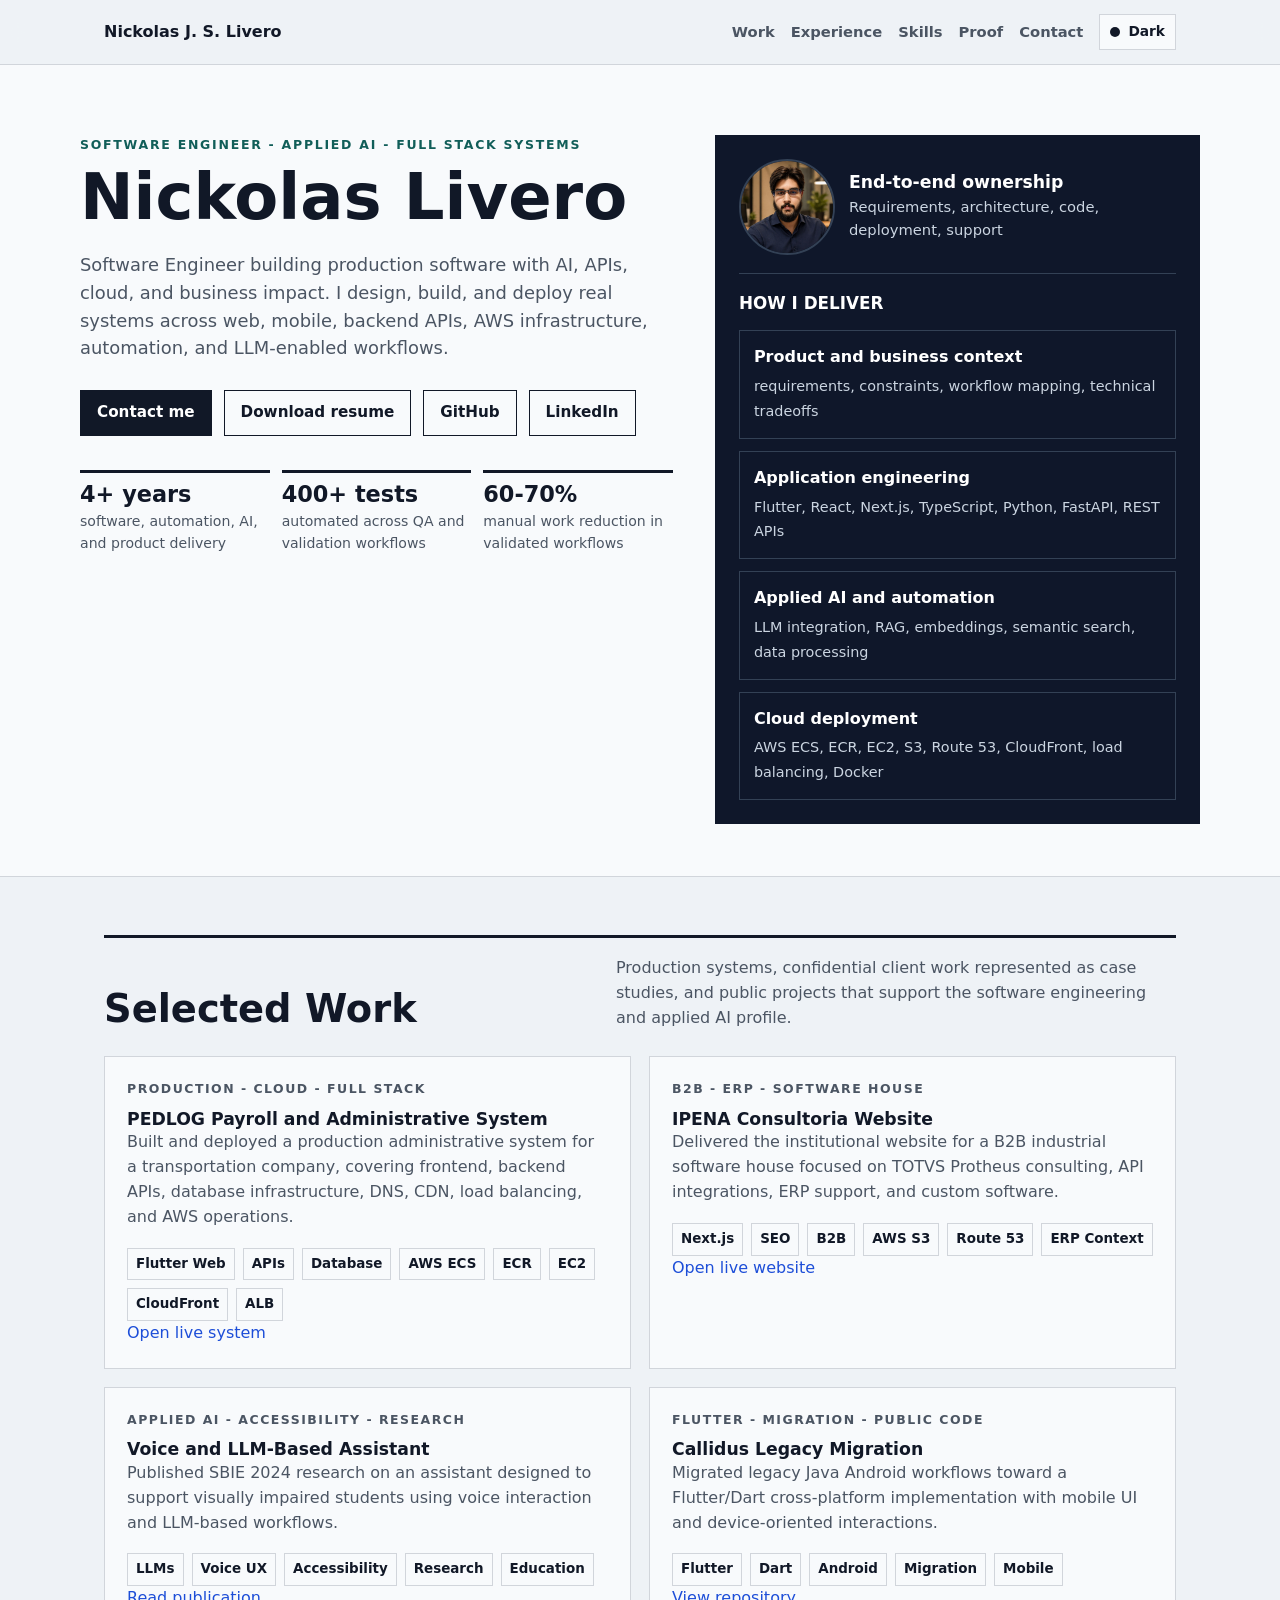
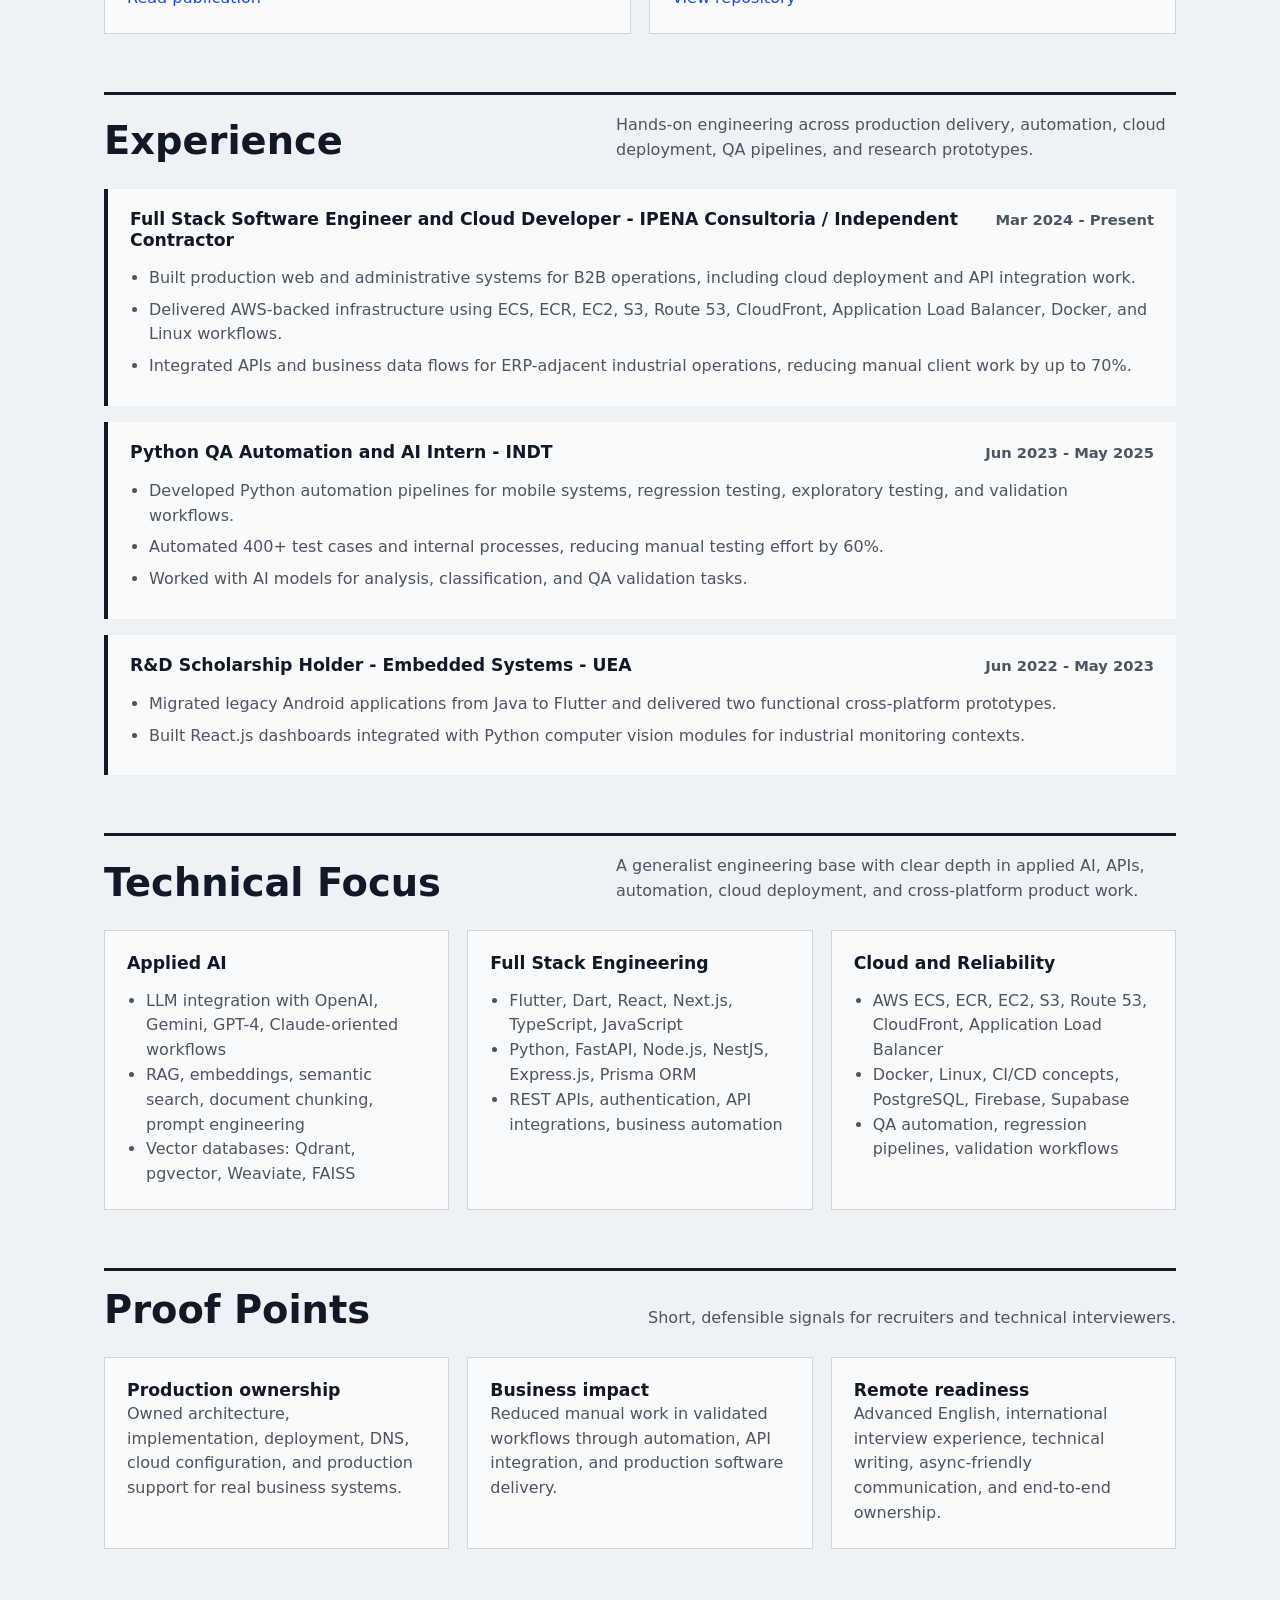
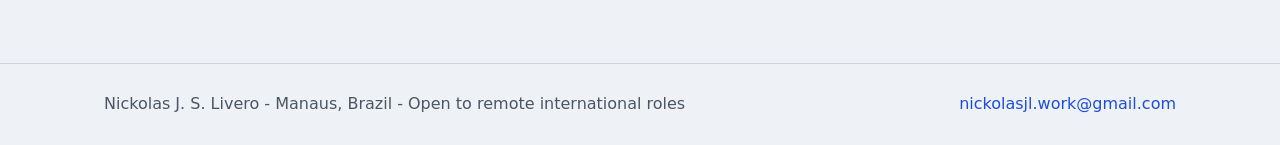
==== index.html @ a763bd35 "Update github.io 29/04/2026" ====
<!doctype html>
<html lang="en">
<head>
  <meta charset="utf-8">
  <meta name="viewport" content="width=device-width, initial-scale=1">
  <title>Nickolas Livero - Software Engineer, Applied AI and Full Stack Systems</title>
  <meta name="description" content="Nickolas Livero is a Software Engineer focused on applied AI, full stack systems, Flutter, Python, TypeScript, APIs, AWS deployments, and business automation.">
  <meta name="keywords" content="Software Engineer, Full Stack Engineer, Applied AI, AI Engineer, Flutter, Python, FastAPI, TypeScript, React, Next.js, AWS, Docker, PostgreSQL, APIs, RAG, LLM Integration">
  <meta name="author" content="Nickolas J. S. Livero">
  <meta name="robots" content="index, follow">
  <link rel="canonical" href="https://nickolaslivero.github.io/">
  <meta property="og:title" content="Nickolas Livero - Software Engineer">
  <meta property="og:description" content="Applied AI, full stack systems, cloud deployments, APIs, automation, and production software delivery.">
  <meta property="og:url" content="https://nickolaslivero.github.io/">
  <meta property="og:type" content="website">
  <meta name="twitter:card" content="summary">
  <meta name="twitter:title" content="Nickolas Livero - Software Engineer">
  <meta name="twitter:description" content="Software Engineer focused on applied AI, full stack systems, AWS, APIs, Flutter, Python, and TypeScript.">
  <script>
    (() => {
      try {
        const stored = localStorage.getItem('nickolas-theme');
        const systemDark = window.matchMedia && window.matchMedia('(prefers-color-scheme: dark)').matches;
        document.documentElement.dataset.theme = stored === 'dark' || stored === 'light'
          ? stored
          : systemDark ? 'dark' : 'light';
      } catch (_) {
        document.documentElement.dataset.theme = 'light';
      }
    })();
  </script>
  <style>
    :root {
      --bg: #eef2f6;
      --panel: #f8fafc;
      --ink: #111827;
      --muted: #4b5563;
      --line: #d1d5db;
      --accent: #0f766e;
      --accent-dark: #115e59;
      --blue: #1d4ed8;
      --code: #0f172a;
      --code-line: #334155;
      --code-muted: #cbd5e1;
      --topbar-bg: rgba(238, 242, 246, 0.92);
      --button-bg: #111827;
      --button-text: #ffffff;
    }

    [data-theme="dark"] {
      --bg: #0f172a;
      --panel: #111827;
      --ink: #f8fafc;
      --muted: #cbd5e1;
      --line: #334155;
      --accent: #5eead4;
      --accent-dark: #99f6e4;
      --blue: #93c5fd;
      --code: #020617;
      --code-line: #334155;
      --code-muted: #cbd5e1;
      --topbar-bg: rgba(15, 23, 42, 0.92);
      --button-bg: #f8fafc;
      --button-text: #111827;
    }

    * {
      box-sizing: border-box;
    }

    html {
      scroll-behavior: smooth;
    }

    body {
      background: var(--bg);
      color: var(--ink);
      font-family: Inter, ui-sans-serif, system-ui, -apple-system, BlinkMacSystemFont, "Segoe UI", Arial, sans-serif;
      line-height: 1.55;
      margin: 0;
      transition: background-color 180ms ease, color 180ms ease;
    }

    a {
      color: var(--blue);
      text-decoration: none;
    }

    a:hover,
    a:focus {
      text-decoration: underline;
    }

    .shell {
      margin: 0 auto;
      max-width: 1120px;
      padding: 0 24px;
    }

    .topbar {
      background: var(--topbar-bg);
      border-bottom: 1px solid var(--line);
      position: sticky;
      top: 0;
      z-index: 20;
      backdrop-filter: blur(14px);
    }

    .topbar-inner {
      align-items: center;
      display: flex;
      gap: 20px;
      justify-content: space-between;
      min-height: 64px;
    }

    .brand {
      color: var(--ink);
      font-weight: 800;
      letter-spacing: 0;
    }

    nav {
      align-items: center;
      display: flex;
      flex-wrap: wrap;
      gap: 16px;
      justify-content: flex-end;
    }

    nav a {
      color: var(--muted);
      font-size: 0.92rem;
      font-weight: 700;
    }

    .theme-toggle {
      align-items: center;
      background: var(--panel);
      border: 1px solid var(--line);
      color: var(--ink);
      cursor: pointer;
      display: inline-flex;
      font: inherit;
      font-size: 0.86rem;
      font-weight: 800;
      gap: 8px;
      min-height: 34px;
      padding: 6px 10px;
    }

    .theme-toggle:focus-visible {
      outline: 3px solid var(--blue);
      outline-offset: 2px;
    }

    .theme-toggle-mark {
      background: var(--ink);
      border-radius: 999px;
      display: inline-block;
      height: 10px;
      width: 10px;
    }

    main {
      padding-bottom: 56px;
    }

    .hero {
      background: var(--panel);
      border-bottom: 1px solid var(--line);
    }

    .hero-grid {
      display: grid;
      gap: 42px;
      grid-template-columns: minmax(0, 1.1fr) minmax(320px, 0.9fr);
      padding: 70px 0 52px;
    }

    .eyebrow {
      color: var(--accent-dark);
      font-size: 0.78rem;
      font-weight: 800;
      letter-spacing: 0.14em;
      margin: 0 0 12px;
      text-transform: uppercase;
    }

    h1,
    h2,
    h3,
    p {
      margin: 0;
    }

    h1 {
      font-size: clamp(2.35rem, 5vw, 4.8rem);
      line-height: 0.98;
      max-width: 820px;
    }

    h2 {
      font-size: clamp(1.7rem, 3vw, 2.4rem);
      line-height: 1.1;
    }

    h3 {
      font-size: 1.08rem;
      line-height: 1.25;
    }

    .lead {
      color: var(--muted);
      font-size: 1.12rem;
      margin-top: 22px;
      max-width: 760px;
    }

    .actions {
      display: flex;
      flex-wrap: wrap;
      gap: 12px;
      margin-top: 28px;
    }

    .button {
      align-items: center;
      border: 1px solid var(--ink);
      color: var(--ink);
      display: inline-flex;
      font-size: 0.95rem;
      font-weight: 800;
      justify-content: center;
      min-height: 44px;
      padding: 10px 16px;
    }

    .button.primary {
      background: var(--button-bg);
      color: var(--button-text);
    }

    .button:hover,
    .button:focus {
      text-decoration: none;
    }

    .metrics {
      display: grid;
      gap: 12px;
      grid-template-columns: repeat(3, 1fr);
      margin-top: 34px;
    }

    .metric {
      border-top: 3px solid var(--ink);
      padding-top: 10px;
    }

    .metric strong {
      display: block;
      font-size: 1.4rem;
      line-height: 1;
    }

    .metric span {
      color: var(--muted);
      display: block;
      font-size: 0.88rem;
      margin-top: 6px;
    }

    .system-map {
      background: var(--code);
      color: #e5e7eb;
      min-height: 100%;
      padding: 24px;
    }

    .profile-visual {
      align-items: center;
      border-bottom: 1px solid var(--code-line);
      display: flex;
      gap: 14px;
      margin-bottom: 20px;
      padding-bottom: 18px;
    }

    .profile-visual img {
      border: 2px solid var(--code-line);
      border-radius: 999px;
      height: 96px;
      object-fit: cover;
      object-position: center 34%;
      width: 96px;
    }

    .profile-visual strong {
      color: #ffffff;
      display: block;
      font-size: 1.08rem;
      line-height: 1.2;
    }

    .profile-visual span {
      color: var(--code-muted);
      display: block;
      font-size: 0.92rem;
      margin-top: 3px;
    }

    .system-map h2 {
      color: #ffffff;
      font-size: 1.05rem;
      margin-bottom: 18px;
      text-transform: uppercase;
    }

    .flow {
      display: grid;
      gap: 12px;
    }

    .node {
      border: 1px solid var(--code-line);
      padding: 14px;
    }

    .node strong {
      color: #ffffff;
      display: block;
      margin-bottom: 4px;
    }

    .node span {
      color: var(--code-muted);
      font-size: 0.9rem;
    }

    .section {
      padding: 58px 0 0;
    }

    .section-head {
      align-items: end;
      border-top: 3px solid var(--ink);
      display: flex;
      gap: 20px;
      justify-content: space-between;
      padding-top: 18px;
    }

    .section-head p {
      color: var(--muted);
      max-width: 560px;
    }

    .grid {
      display: grid;
      gap: 18px;
      margin-top: 26px;
    }

    .grid.two {
      grid-template-columns: repeat(2, minmax(0, 1fr));
    }

    .grid.three {
      grid-template-columns: repeat(3, minmax(0, 1fr));
    }

    .card {
      background: var(--panel);
      border: 1px solid var(--line);
      padding: 22px;
    }

    .card p,
    .card li {
      color: var(--muted);
    }

    .card ul {
      margin: 14px 0 0;
      padding-left: 19px;
    }

    .tagline {
      color: var(--accent-dark);
      font-size: 0.78rem;
      font-weight: 800;
      letter-spacing: 0.12em;
      margin-bottom: 10px;
      text-transform: uppercase;
    }

    .stack {
      display: flex;
      flex-wrap: wrap;
      gap: 8px;
      margin-top: 18px;
    }

    .stack span {
      border: 1px solid var(--line);
      color: var(--ink);
      font-size: 0.84rem;
      font-weight: 700;
      padding: 5px 8px;
    }

    .timeline {
      display: grid;
      gap: 16px;
      margin-top: 26px;
    }

    .role {
      background: var(--panel);
      border-left: 4px solid var(--ink);
      padding: 20px 22px;
    }

    .role-header {
      align-items: baseline;
      display: flex;
      gap: 16px;
      justify-content: space-between;
    }

    .role time {
      color: var(--muted);
      flex: 0 0 auto;
      font-size: 0.92rem;
      font-weight: 700;
    }

    .role ul {
      margin: 14px 0 0;
      padding-left: 19px;
    }

    .role li {
      color: var(--muted);
      margin: 7px 0;
    }

    footer {
      border-top: 1px solid var(--line);
      color: var(--muted);
      margin-top: 58px;
      padding: 28px 0;
    }

    footer .shell {
      align-items: center;
      display: flex;
      gap: 18px;
      justify-content: space-between;
    }

    @media (max-width: 860px) {
      .topbar-inner,
      .section-head,
      footer .shell {
        align-items: flex-start;
        flex-direction: column;
      }

      nav {
        justify-content: flex-start;
      }

      .hero-grid,
      .grid.two,
      .grid.three {
        grid-template-columns: 1fr;
      }

      .metrics {
        grid-template-columns: 1fr;
      }

      .role-header {
        display: block;
      }

      .role time {
        display: block;
        margin-top: 4px;
      }
    }
  </style>
  <script type="application/ld+json">
    {
      "@context": "https://schema.org",
      "@type": "Person",
      "name": "Nickolas J. S. Livero",
      "jobTitle": "Software Engineer",
      "email": "mailto:nickolasjl.work@gmail.com",
      "url": "https://nickolaslivero.github.io/",
      "sameAs": [
        "https://github.com/nickolaslivero",
        "https://www.linkedin.com/in/nickolaslivero/"
      ],
      "knowsAbout": [
        "Software Engineering",
        "Applied AI",
        "Full Stack Development",
        "Flutter",
        "Python",
        "FastAPI",
        "TypeScript",
        "React",
        "Next.js",
        "AWS",
        "Docker",
        "PostgreSQL",
        "REST APIs",
        "RAG",
        "LLM Integration"
      ]
    }
  </script>
</head>
<body>
  <header class="topbar">
    <div class="shell topbar-inner">
      <a class="brand" href="#top">Nickolas J. S. Livero</a>
      <nav aria-label="Primary navigation">
        <a href="#work">Work</a>
        <a href="#experience">Experience</a>
        <a href="#skills">Skills</a>
        <a href="#proof">Proof</a>
        <a href="mailto:nickolasjl.work@gmail.com">Contact</a>
        <button class="theme-toggle" type="button" aria-label="Switch to dark mode" aria-pressed="false" data-theme-toggle>
          <span class="theme-toggle-mark" aria-hidden="true"></span>
          <span data-theme-label>Dark</span>
        </button>
      </nav>
    </div>
  </header>

  <main id="top">
    <section class="hero">
      <div class="shell hero-grid">
        <div>
          <p class="eyebrow">Software Engineer - Applied AI - Full Stack Systems</p>
          <h1>Nickolas Livero</h1>
          <p class="lead">
            Software Engineer building production software with AI, APIs, cloud, and business impact. I design, build, and deploy real systems across web, mobile, backend APIs, AWS infrastructure, automation, and LLM-enabled workflows.
          </p>
          <div class="actions">
            <a class="button primary" href="mailto:nickolasjl.work@gmail.com">Contact me</a>
            <a class="button" href="resume.pdf">Download resume</a>
            <a class="button" href="https://github.com/nickolaslivero" target="_blank" rel="noreferrer">GitHub</a>
            <a class="button" href="https://www.linkedin.com/in/nickolaslivero/" target="_blank" rel="noreferrer">LinkedIn</a>
          </div>
          <div class="metrics" aria-label="Career metrics">
            <div class="metric">
              <strong>4+ years</strong>
              <span>software, automation, AI, and product delivery</span>
            </div>
            <div class="metric">
              <strong>400+ tests</strong>
              <span>automated across QA and validation workflows</span>
            </div>
            <div class="metric">
              <strong>60-70%</strong>
              <span>manual work reduction in validated workflows</span>
            </div>
          </div>
        </div>

        <aside class="system-map" aria-label="System delivery map">
          <div class="profile-visual">
            <img src="assets/nickolas-livero-linkedin.jpeg" alt="Nickolas Livero profile photo" width="96" height="96">
            <p>
              <strong>End-to-end ownership</strong>
              <span>Requirements, architecture, code, deployment, support</span>
            </p>
          </div>
          <h2>How I Deliver</h2>
          <div class="flow">
            <div class="node">
              <strong>Product and business context</strong>
              <span>requirements, constraints, workflow mapping, technical tradeoffs</span>
            </div>
            <div class="node">
              <strong>Application engineering</strong>
              <span>Flutter, React, Next.js, TypeScript, Python, FastAPI, REST APIs</span>
            </div>
            <div class="node">
              <strong>Applied AI and automation</strong>
              <span>LLM integration, RAG, embeddings, semantic search, data processing</span>
            </div>
            <div class="node">
              <strong>Cloud deployment</strong>
              <span>AWS ECS, ECR, EC2, S3, Route 53, CloudFront, load balancing, Docker</span>
            </div>
          </div>
        </aside>
      </div>
    </section>

    <section id="work" class="section">
      <div class="shell">
        <div class="section-head">
          <h2>Selected Work</h2>
          <p>Production systems, confidential client work represented as case studies, and public projects that support the software engineering and applied AI profile.</p>
        </div>
        <div class="grid two">
          <article class="card">
            <p class="tagline">Production - Cloud - Full Stack</p>
            <h3>PEDLOG Payroll and Administrative System</h3>
            <p>Built and deployed a production administrative system for a transportation company, covering frontend, backend APIs, database infrastructure, DNS, CDN, load balancing, and AWS operations.</p>
            <div class="stack">
              <span>Flutter Web</span><span>APIs</span><span>Database</span><span>AWS ECS</span><span>ECR</span><span>EC2</span><span>CloudFront</span><span>ALB</span>
            </div>
            <p><a href="https://administracaopedlog.ipenaconsultoria.com.br/" target="_blank" rel="noreferrer">Open live system</a></p>
          </article>

          <article class="card">
            <p class="tagline">B2B - ERP - Software House</p>
            <h3>IPENA Consultoria Website</h3>
            <p>Delivered the institutional website for a B2B industrial software house focused on TOTVS Protheus consulting, API integrations, ERP support, and custom software.</p>
            <div class="stack">
              <span>Next.js</span><span>SEO</span><span>B2B</span><span>AWS S3</span><span>Route 53</span><span>ERP Context</span>
            </div>
            <p><a href="https://ipenaconsultoria.com.br/" target="_blank" rel="noreferrer">Open live website</a></p>
          </article>

          <article class="card">
            <p class="tagline">Applied AI - Accessibility - Research</p>
            <h3>Voice and LLM-Based Assistant</h3>
            <p>Published SBIE 2024 research on an assistant designed to support visually impaired students using voice interaction and LLM-based workflows.</p>
            <div class="stack">
              <span>LLMs</span><span>Voice UX</span><span>Accessibility</span><span>Research</span><span>Education</span>
            </div>
            <p><a href="https://sol.sbc.org.br/index.php/sbie/article/view/31461" target="_blank" rel="noreferrer">Read publication</a></p>
          </article>

          <article class="card">
            <p class="tagline">Flutter - Migration - Public Code</p>
            <h3>Callidus Legacy Migration</h3>
            <p>Migrated legacy Java Android workflows toward a Flutter/Dart cross-platform implementation with mobile UI and device-oriented interactions.</p>
            <div class="stack">
              <span>Flutter</span><span>Dart</span><span>Android</span><span>Migration</span><span>Mobile</span>
            </div>
            <p><a href="https://github.com/nickolaslivero/Flutter-Project---Callidus" target="_blank" rel="noreferrer">View repository</a></p>
          </article>
        </div>
      </div>
    </section>

    <section id="experience" class="section">
      <div class="shell">
        <div class="section-head">
          <h2>Experience</h2>
          <p>Hands-on engineering across production delivery, automation, cloud deployment, QA pipelines, and research prototypes.</p>
        </div>
        <div class="timeline">
          <article class="role">
            <div class="role-header">
              <h3>Full Stack Software Engineer and Cloud Developer - IPENA Consultoria / Independent Contractor</h3>
              <time>Mar 2024 - Present</time>
            </div>
            <ul>
              <li>Built production web and administrative systems for B2B operations, including cloud deployment and API integration work.</li>
              <li>Delivered AWS-backed infrastructure using ECS, ECR, EC2, S3, Route 53, CloudFront, Application Load Balancer, Docker, and Linux workflows.</li>
              <li>Integrated APIs and business data flows for ERP-adjacent industrial operations, reducing manual client work by up to 70%.</li>
            </ul>
          </article>

          <article class="role">
            <div class="role-header">
              <h3>Python QA Automation and AI Intern - INDT</h3>
              <time>Jun 2023 - May 2025</time>
            </div>
            <ul>
              <li>Developed Python automation pipelines for mobile systems, regression testing, exploratory testing, and validation workflows.</li>
              <li>Automated 400+ test cases and internal processes, reducing manual testing effort by 60%.</li>
              <li>Worked with AI models for analysis, classification, and QA validation tasks.</li>
            </ul>
          </article>

          <article class="role">
            <div class="role-header">
              <h3>R&D Scholarship Holder - Embedded Systems - UEA</h3>
              <time>Jun 2022 - May 2023</time>
            </div>
            <ul>
              <li>Migrated legacy Android applications from Java to Flutter and delivered two functional cross-platform prototypes.</li>
              <li>Built React.js dashboards integrated with Python computer vision modules for industrial monitoring contexts.</li>
            </ul>
          </article>
        </div>
      </div>
    </section>

    <section id="skills" class="section">
      <div class="shell">
        <div class="section-head">
          <h2>Technical Focus</h2>
          <p>A generalist engineering base with clear depth in applied AI, APIs, automation, cloud deployment, and cross-platform product work.</p>
        </div>
        <div class="grid three">
          <article class="card">
            <h3>Applied AI</h3>
            <ul>
              <li>LLM integration with OpenAI, Gemini, GPT-4, Claude-oriented workflows</li>
              <li>RAG, embeddings, semantic search, document chunking, prompt engineering</li>
              <li>Vector databases: Qdrant, pgvector, Weaviate, FAISS</li>
            </ul>
          </article>

          <article class="card">
            <h3>Full Stack Engineering</h3>
            <ul>
              <li>Flutter, Dart, React, Next.js, TypeScript, JavaScript</li>
              <li>Python, FastAPI, Node.js, NestJS, Express.js, Prisma ORM</li>
              <li>REST APIs, authentication, API integrations, business automation</li>
            </ul>
          </article>

          <article class="card">
            <h3>Cloud and Reliability</h3>
            <ul>
              <li>AWS ECS, ECR, EC2, S3, Route 53, CloudFront, Application Load Balancer</li>
              <li>Docker, Linux, CI/CD concepts, PostgreSQL, Firebase, Supabase</li>
              <li>QA automation, regression pipelines, validation workflows</li>
            </ul>
          </article>
        </div>
      </div>
    </section>

    <section id="proof" class="section">
      <div class="shell">
        <div class="section-head">
          <h2>Proof Points</h2>
          <p>Short, defensible signals for recruiters and technical interviewers.</p>
        </div>
        <div class="grid three">
          <article class="card">
            <h3>Production ownership</h3>
            <p>Owned architecture, implementation, deployment, DNS, cloud configuration, and production support for real business systems.</p>
          </article>
          <article class="card">
            <h3>Business impact</h3>
            <p>Reduced manual work in validated workflows through automation, API integration, and production software delivery.</p>
          </article>
          <article class="card">
            <h3>Remote readiness</h3>
            <p>Advanced English, international interview experience, technical writing, async-friendly communication, and end-to-end ownership.</p>
          </article>
        </div>
      </div>
    </section>
  </main>

  <footer>
    <div class="shell">
      <p>Nickolas J. S. Livero - Manaus, Brazil - Open to remote international roles</p>
      <p><a href="mailto:nickolasjl.work@gmail.com">nickolasjl.work@gmail.com</a></p>
    </div>
  </footer>
  <script>
    (() => {
      const storageKey = 'nickolas-theme';
      const root = document.documentElement;
      const toggle = document.querySelector('[data-theme-toggle]');
      const label = document.querySelector('[data-theme-label]');

      const getSystemTheme = () => {
        return window.matchMedia && window.matchMedia('(prefers-color-scheme: dark)').matches ? 'dark' : 'light';
      };

      const getInitialTheme = () => {
        try {
          const stored = localStorage.getItem(storageKey);
          if (stored === 'dark' || stored === 'light') return stored;
        } catch (_) {
          return getSystemTheme();
        }

        return getSystemTheme();
      };

      const applyTheme = (theme) => {
        const normalized = theme === 'dark' ? 'dark' : 'light';
        root.dataset.theme = normalized;
        if (toggle && label) {
          const isDark = normalized === 'dark';
          toggle.setAttribute('aria-pressed', String(isDark));
          toggle.setAttribute('aria-label', isDark ? 'Switch to light mode' : 'Switch to dark mode');
          label.textContent = isDark ? 'Light' : 'Dark';
        }
        try {
          localStorage.setItem(storageKey, normalized);
        } catch (_) {
          /* Storage can be unavailable in private browsing. */
        }
      };

      applyTheme(getInitialTheme());

      if (toggle) {
        toggle.addEventListener('click', () => {
          applyTheme(root.dataset.theme === 'dark' ? 'light' : 'dark');
        });
      }
    })();
  </script>
</body>
</html>
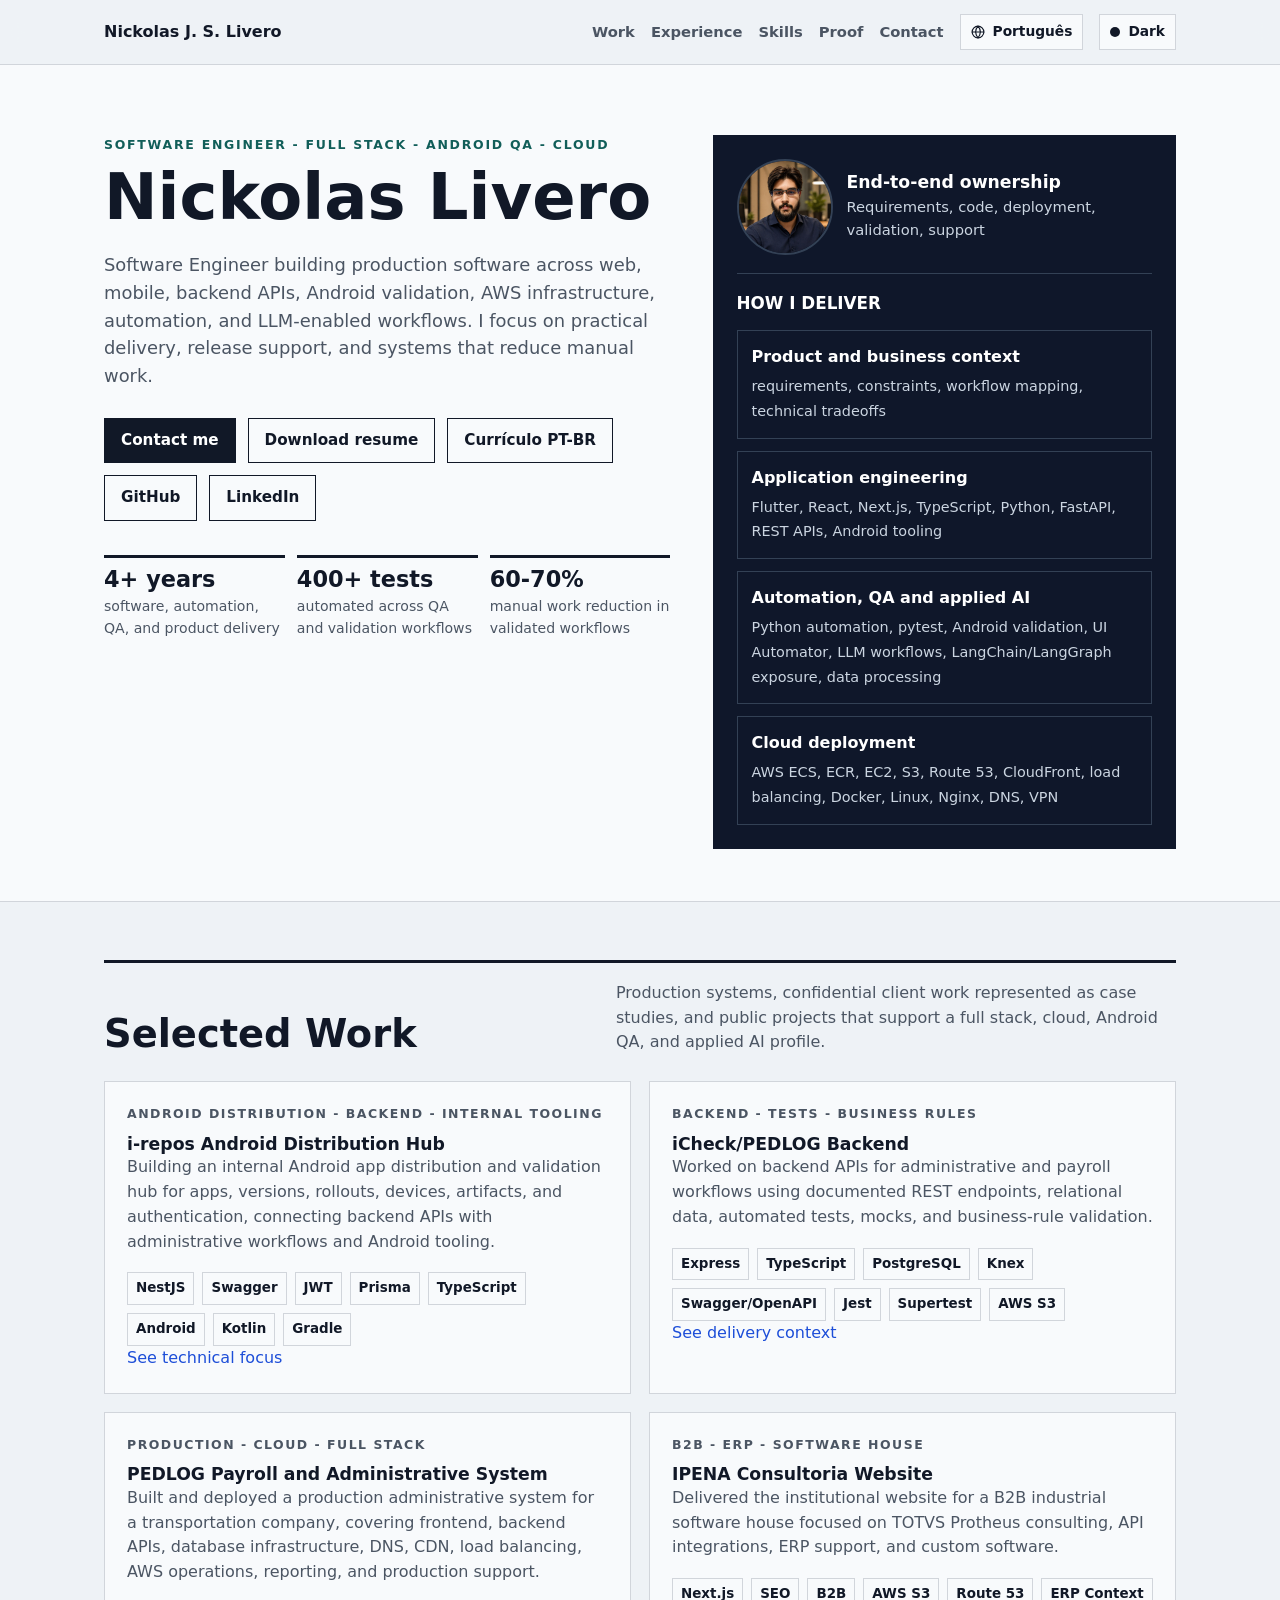
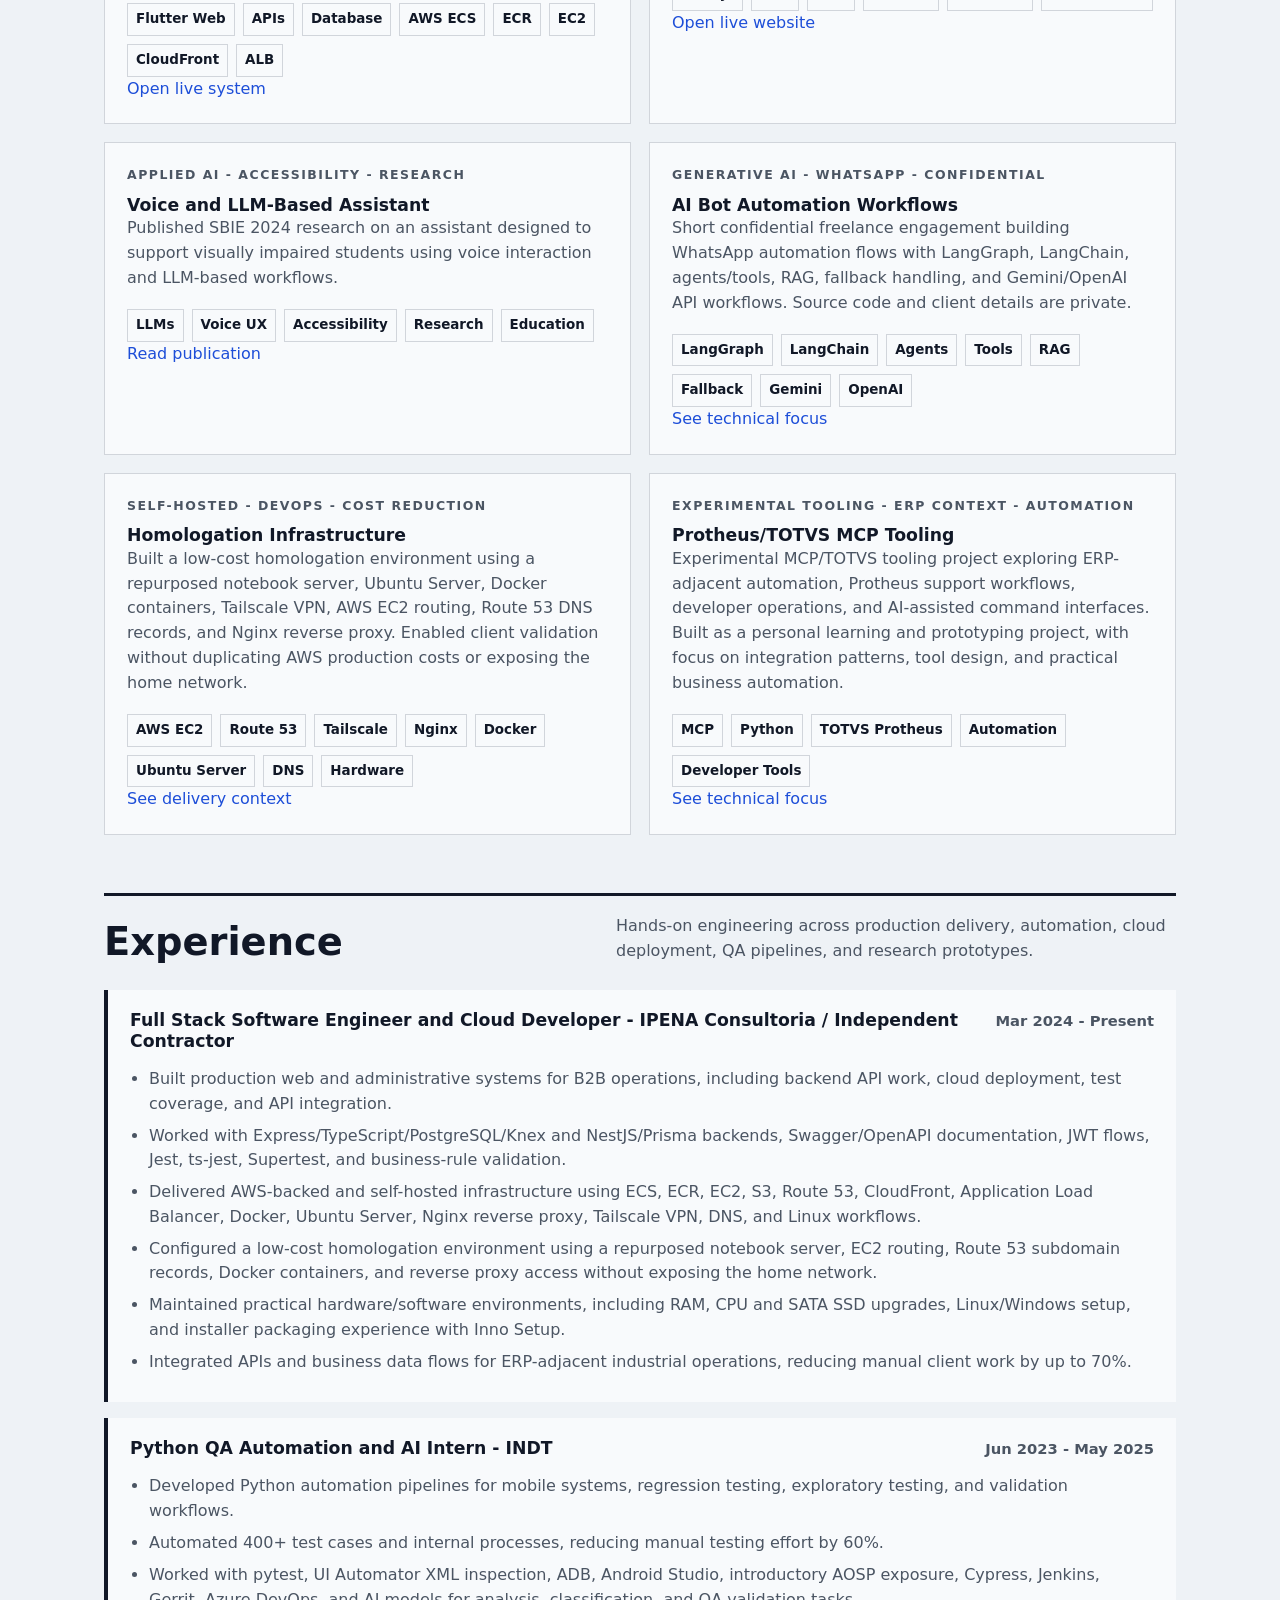
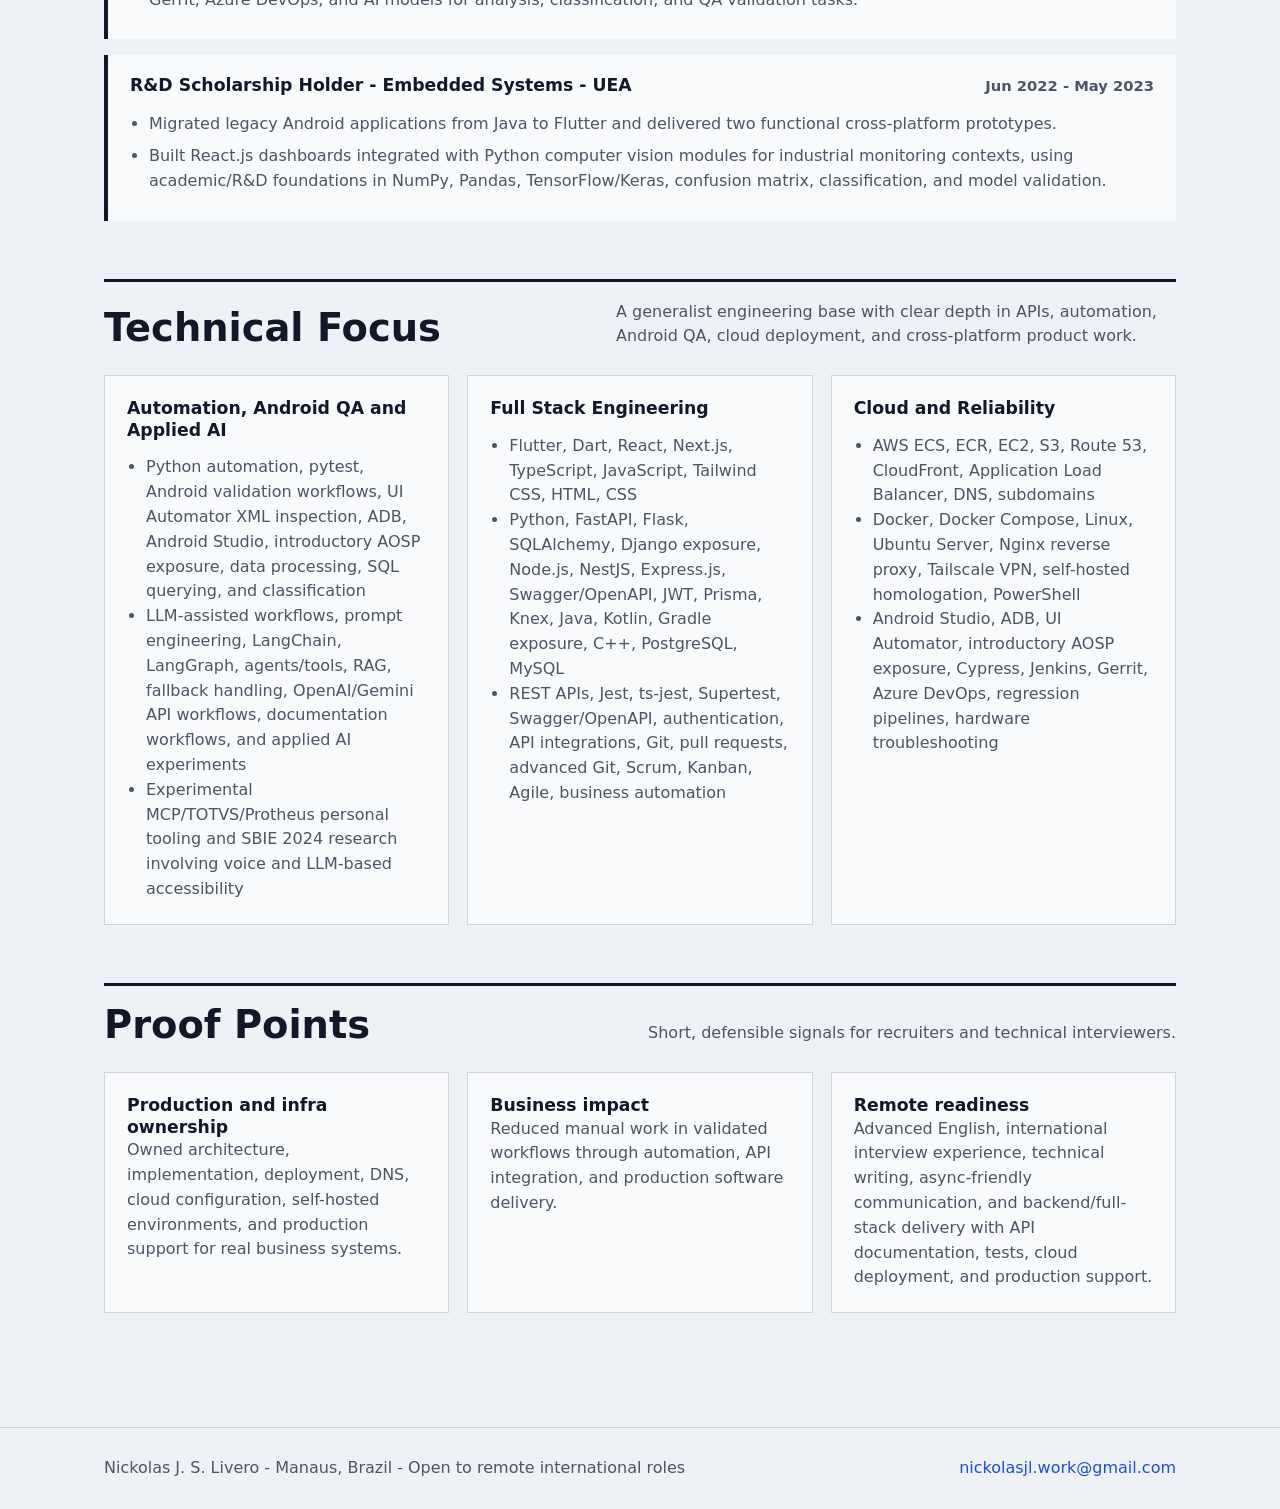
==== commit fce6491d: "Improve portfolio positioning and mobile hero spacing" ====
--- a/index.html
+++ b/index.html
@@ -3,19 +3,30 @@
 <head>
   <meta charset="utf-8">
   <meta name="viewport" content="width=device-width, initial-scale=1">
-  <title>Nickolas Livero - Software Engineer, Applied AI and Full Stack Systems</title>
-  <meta name="description" content="Nickolas Livero is a Software Engineer focused on applied AI, full stack systems, Flutter, Python, TypeScript, APIs, AWS deployments, and business automation.">
-  <meta name="keywords" content="Software Engineer, Full Stack Engineer, Applied AI, AI Engineer, Flutter, Python, FastAPI, TypeScript, React, Next.js, AWS, Docker, PostgreSQL, APIs, RAG, LLM Integration">
+  <title>Nickolas Livero - Software Engineer, Full Stack, Android QA and Cloud</title>
+  <meta name="description" content="Nickolas Livero is a Software Engineer focused on full stack systems, Android QA, cloud/self-hosted infrastructure, AWS, Docker, Linux, Nginx, VPN, DNS, hardware, automation, and applied AI.">
+  <meta name="keywords" content="Software Engineer, Full Stack Engineer, Backend Engineer, Applied AI, Generative AI, Android QA, QA Automation, Flutter, Dart, Python, FastAPI, Flask, SQLAlchemy, Django, pytest, TypeScript, JavaScript, React, Next.js, Tailwind CSS, Node.js, NestJS, Express.js, Prisma, Knex, Jest, Supertest, AWS, ECS, ECR, EC2, S3, Route 53, CloudFront, Docker, Linux, Ubuntu Server, Nginx, Tailscale VPN, DNS, PostgreSQL, MySQL, SQL, Swagger, OpenAPI, APIs, REST APIs, DevOps, CI/CD, Jenkins, Azure DevOps, Gerrit, Git, Pull Requests, Kotlin, Gradle, Cypress, Playwright, UI Automator, ADB, AOSP, Android Studio, MCP, TOTVS Protheus, PowerShell, Hardware, Self-hosted Infrastructure, LLM Integration, LangChain, LangGraph, RAG, OpenAI, Gemini, NumPy, Pandas, TensorFlow, Keras">
   <meta name="author" content="Nickolas J. S. Livero">
   <meta name="robots" content="index, follow">
+  <meta name="theme-color" content="#0f172a">
   <link rel="canonical" href="https://nickolaslivero.github.io/">
+  <link rel="alternate" hreflang="x-default" href="https://nickolaslivero.github.io/">
+  <link rel="alternate" hreflang="en" href="https://nickolaslivero.github.io/">
+  <link rel="alternate" hreflang="pt-BR" href="https://nickolaslivero.github.io/pt-br.html">
+  <link rel="icon" type="image/png" sizes="32x32" href="assets/favicon-32.png">
+  <link rel="apple-touch-icon" sizes="180x180" href="assets/apple-touch-icon.png">
+  <link rel="manifest" href="site.webmanifest">
   <meta property="og:title" content="Nickolas Livero - Software Engineer">
-  <meta property="og:description" content="Applied AI, full stack systems, cloud deployments, APIs, automation, and production software delivery.">
+  <meta property="og:description" content="Full stack systems, Android QA, cloud deployments, APIs, automation, and production software delivery.">
   <meta property="og:url" content="https://nickolaslivero.github.io/">
+  <meta property="og:image" content="https://nickolaslivero.github.io/assets/social-preview.png">
+  <meta property="og:image:width" content="1200">
+  <meta property="og:image:height" content="630">
   <meta property="og:type" content="website">
   <meta name="twitter:card" content="summary">
   <meta name="twitter:title" content="Nickolas Livero - Software Engineer">
-  <meta name="twitter:description" content="Software Engineer focused on applied AI, full stack systems, AWS, APIs, Flutter, Python, and TypeScript.">
+  <meta name="twitter:description" content="Software Engineer focused on full stack systems, Android QA, AWS, APIs, Flutter, Python, and TypeScript.">
+  <meta name="twitter:image" content="https://nickolaslivero.github.io/assets/social-preview.png">
   <script>
     (() => {
       try {
@@ -134,7 +145,8 @@
       font-weight: 700;
     }
 
-    .theme-toggle {
+    .theme-toggle,
+    .language-toggle {
       align-items: center;
       background: var(--panel);
       border: 1px solid var(--line);
@@ -149,9 +161,15 @@
       padding: 6px 10px;
     }
 
-    .theme-toggle:focus-visible {
+    .theme-toggle:focus-visible,
+    .language-toggle:focus-visible {
       outline: 3px solid var(--blue);
       outline-offset: 2px;
+    }
+
+    .language-toggle:hover,
+    .language-toggle:focus {
+      text-decoration: none;
     }
 
     .theme-toggle-mark {
@@ -175,7 +193,7 @@
       display: grid;
       gap: 42px;
       grid-template-columns: minmax(0, 1.1fr) minmax(320px, 0.9fr);
-      padding: 70px 0 52px;
+      padding: 70px 24px 52px;
     }
 
     .eyebrow {
@@ -476,6 +494,10 @@
       .grid.two,
       .grid.three {
         grid-template-columns: 1fr;
+      }
+
+      .hero-grid {
+        padding: 48px 20px 42px;
       }
 
       .metrics {
@@ -515,10 +537,19 @@
         "React",
         "Next.js",
         "AWS",
+        "Self-hosted infrastructure",
         "Docker",
+        "Linux",
+        "Nginx",
+        "Tailscale VPN",
+        "DNS",
+        "Hardware maintenance",
         "PostgreSQL",
+        "MySQL",
         "REST APIs",
-        "RAG",
+        "Android QA",
+        "QA Automation",
+        "DevOps",
         "LLM Integration"
       ]
     }
@@ -534,6 +565,14 @@
         <a href="#skills">Skills</a>
         <a href="#proof">Proof</a>
         <a href="mailto:nickolasjl.work@gmail.com">Contact</a>
+        <a class="language-toggle" href="pt-br.html" hreflang="pt-BR" aria-label="Open Portuguese version">
+          <svg aria-hidden="true" width="14" height="14" viewBox="0 0 24 24" fill="none" stroke="currentColor" stroke-width="2" stroke-linecap="round" stroke-linejoin="round">
+            <circle cx="12" cy="12" r="10"></circle>
+            <path d="M2 12h20"></path>
+            <path d="M12 2a15.3 15.3 0 0 1 4 10 15.3 15.3 0 0 1-4 10 15.3 15.3 0 0 1-4-10 15.3 15.3 0 0 1 4-10z"></path>
+          </svg>
+          <span>Português</span>
+        </a>
         <button class="theme-toggle" type="button" aria-label="Switch to dark mode" aria-pressed="false" data-theme-toggle>
           <span class="theme-toggle-mark" aria-hidden="true"></span>
           <span data-theme-label>Dark</span>
@@ -546,21 +585,22 @@
     <section class="hero">
       <div class="shell hero-grid">
         <div>
-          <p class="eyebrow">Software Engineer - Applied AI - Full Stack Systems</p>
+          <p class="eyebrow">Software Engineer - Full Stack - Android QA - Cloud</p>
           <h1>Nickolas Livero</h1>
           <p class="lead">
-            Software Engineer building production software with AI, APIs, cloud, and business impact. I design, build, and deploy real systems across web, mobile, backend APIs, AWS infrastructure, automation, and LLM-enabled workflows.
+            Software Engineer building production software across web, mobile, backend APIs, Android validation, AWS infrastructure, automation, and LLM-enabled workflows. I focus on practical delivery, release support, and systems that reduce manual work.
           </p>
           <div class="actions">
             <a class="button primary" href="mailto:nickolasjl.work@gmail.com">Contact me</a>
             <a class="button" href="resume.pdf">Download resume</a>
+            <a class="button" href="resume-pt.pdf" hreflang="pt-BR">Currículo PT-BR</a>
             <a class="button" href="https://github.com/nickolaslivero" target="_blank" rel="noreferrer">GitHub</a>
             <a class="button" href="https://www.linkedin.com/in/nickolaslivero/" target="_blank" rel="noreferrer">LinkedIn</a>
           </div>
           <div class="metrics" aria-label="Career metrics">
             <div class="metric">
               <strong>4+ years</strong>
-              <span>software, automation, AI, and product delivery</span>
+              <span>software, automation, QA, and product delivery</span>
             </div>
             <div class="metric">
               <strong>400+ tests</strong>
@@ -578,7 +618,7 @@
             <img src="assets/nickolas-livero-linkedin.jpeg" alt="Nickolas Livero profile photo" width="96" height="96">
             <p>
               <strong>End-to-end ownership</strong>
-              <span>Requirements, architecture, code, deployment, support</span>
+              <span>Requirements, code, deployment, validation, support</span>
             </p>
           </div>
           <h2>How I Deliver</h2>
@@ -589,15 +629,15 @@
             </div>
             <div class="node">
               <strong>Application engineering</strong>
-              <span>Flutter, React, Next.js, TypeScript, Python, FastAPI, REST APIs</span>
+              <span>Flutter, React, Next.js, TypeScript, Python, FastAPI, REST APIs, Android tooling</span>
             </div>
             <div class="node">
-              <strong>Applied AI and automation</strong>
-              <span>LLM integration, RAG, embeddings, semantic search, data processing</span>
+              <strong>Automation, QA and applied AI</strong>
+              <span>Python automation, pytest, Android validation, UI Automator, LLM workflows, LangChain/LangGraph exposure, data processing</span>
             </div>
             <div class="node">
               <strong>Cloud deployment</strong>
-              <span>AWS ECS, ECR, EC2, S3, Route 53, CloudFront, load balancing, Docker</span>
+              <span>AWS ECS, ECR, EC2, S3, Route 53, CloudFront, load balancing, Docker, Linux, Nginx, DNS, VPN</span>
             </div>
           </div>
         </aside>
@@ -608,13 +648,33 @@
       <div class="shell">
         <div class="section-head">
           <h2>Selected Work</h2>
-          <p>Production systems, confidential client work represented as case studies, and public projects that support the software engineering and applied AI profile.</p>
+          <p>Production systems, confidential client work represented as case studies, and public projects that support a full stack, cloud, Android QA, and applied AI profile.</p>
         </div>
         <div class="grid two">
           <article class="card">
+            <p class="tagline">Android Distribution - Backend - Internal Tooling</p>
+            <h3>i-repos Android Distribution Hub</h3>
+            <p>Building an internal Android app distribution and validation hub for apps, versions, rollouts, devices, artifacts, and authentication, connecting backend APIs with administrative workflows and Android tooling.</p>
+            <div class="stack">
+              <span>NestJS</span><span>Swagger</span><span>JWT</span><span>Prisma</span><span>TypeScript</span><span>Android</span><span>Kotlin</span><span>Gradle</span>
+            </div>
+            <p><a href="#skills">See technical focus</a></p>
+          </article>
+
+          <article class="card">
+            <p class="tagline">Backend - Tests - Business Rules</p>
+            <h3>iCheck/PEDLOG Backend</h3>
+            <p>Worked on backend APIs for administrative and payroll workflows using documented REST endpoints, relational data, automated tests, mocks, and business-rule validation.</p>
+            <div class="stack">
+              <span>Express</span><span>TypeScript</span><span>PostgreSQL</span><span>Knex</span><span>Swagger/OpenAPI</span><span>Jest</span><span>Supertest</span><span>AWS S3</span>
+            </div>
+            <p><a href="#experience">See delivery context</a></p>
+          </article>
+
+          <article class="card">
             <p class="tagline">Production - Cloud - Full Stack</p>
             <h3>PEDLOG Payroll and Administrative System</h3>
-            <p>Built and deployed a production administrative system for a transportation company, covering frontend, backend APIs, database infrastructure, DNS, CDN, load balancing, and AWS operations.</p>
+            <p>Built and deployed a production administrative system for a transportation company, covering frontend, backend APIs, database infrastructure, DNS, CDN, load balancing, AWS operations, reporting, and production support.</p>
             <div class="stack">
               <span>Flutter Web</span><span>APIs</span><span>Database</span><span>AWS ECS</span><span>ECR</span><span>EC2</span><span>CloudFront</span><span>ALB</span>
             </div>
@@ -642,13 +702,33 @@
           </article>
 
           <article class="card">
-            <p class="tagline">Flutter - Migration - Public Code</p>
-            <h3>Callidus Legacy Migration</h3>
-            <p>Migrated legacy Java Android workflows toward a Flutter/Dart cross-platform implementation with mobile UI and device-oriented interactions.</p>
+            <p class="tagline">Generative AI - WhatsApp - Confidential</p>
+            <h3>AI Bot Automation Workflows</h3>
+            <p>Short confidential freelance engagement building WhatsApp automation flows with LangGraph, LangChain, agents/tools, RAG, fallback handling, and Gemini/OpenAI API workflows. Source code and client details are private.</p>
             <div class="stack">
-              <span>Flutter</span><span>Dart</span><span>Android</span><span>Migration</span><span>Mobile</span>
-            </div>
-            <p><a href="https://github.com/nickolaslivero/Flutter-Project---Callidus" target="_blank" rel="noreferrer">View repository</a></p>
+              <span>LangGraph</span><span>LangChain</span><span>Agents</span><span>Tools</span><span>RAG</span><span>Fallback</span><span>Gemini</span><span>OpenAI</span>
+            </div>
+            <p><a href="#skills">See technical focus</a></p>
+          </article>
+
+          <article class="card">
+            <p class="tagline">Self-hosted - DevOps - Cost Reduction</p>
+            <h3>Homologation Infrastructure</h3>
+            <p>Built a low-cost homologation environment using a repurposed notebook server, Ubuntu Server, Docker containers, Tailscale VPN, AWS EC2 routing, Route 53 DNS records, and Nginx reverse proxy. Enabled client validation without duplicating AWS production costs or exposing the home network.</p>
+            <div class="stack">
+              <span>AWS EC2</span><span>Route 53</span><span>Tailscale</span><span>Nginx</span><span>Docker</span><span>Ubuntu Server</span><span>DNS</span><span>Hardware</span>
+            </div>
+            <p><a href="#experience">See delivery context</a></p>
+          </article>
+
+          <article class="card">
+            <p class="tagline">Experimental Tooling - ERP Context - Automation</p>
+            <h3>Protheus/TOTVS MCP Tooling</h3>
+            <p>Experimental MCP/TOTVS tooling project exploring ERP-adjacent automation, Protheus support workflows, developer operations, and AI-assisted command interfaces. Built as a personal learning and prototyping project, with focus on integration patterns, tool design, and practical business automation.</p>
+            <div class="stack">
+              <span>MCP</span><span>Python</span><span>TOTVS Protheus</span><span>Automation</span><span>Developer Tools</span>
+            </div>
+            <p><a href="#skills">See technical focus</a></p>
           </article>
         </div>
       </div>
@@ -667,8 +747,11 @@
               <time>Mar 2024 - Present</time>
             </div>
             <ul>
-              <li>Built production web and administrative systems for B2B operations, including cloud deployment and API integration work.</li>
-              <li>Delivered AWS-backed infrastructure using ECS, ECR, EC2, S3, Route 53, CloudFront, Application Load Balancer, Docker, and Linux workflows.</li>
+              <li>Built production web and administrative systems for B2B operations, including backend API work, cloud deployment, test coverage, and API integration.</li>
+              <li>Worked with Express/TypeScript/PostgreSQL/Knex and NestJS/Prisma backends, Swagger/OpenAPI documentation, JWT flows, Jest, ts-jest, Supertest, and business-rule validation.</li>
+              <li>Delivered AWS-backed and self-hosted infrastructure using ECS, ECR, EC2, S3, Route 53, CloudFront, Application Load Balancer, Docker, Ubuntu Server, Nginx reverse proxy, Tailscale VPN, DNS, and Linux workflows.</li>
+              <li>Configured a low-cost homologation environment using a repurposed notebook server, EC2 routing, Route 53 subdomain records, Docker containers, and reverse proxy access without exposing the home network.</li>
+              <li>Maintained practical hardware/software environments, including RAM, CPU and SATA SSD upgrades, Linux/Windows setup, and installer packaging experience with Inno Setup.</li>
               <li>Integrated APIs and business data flows for ERP-adjacent industrial operations, reducing manual client work by up to 70%.</li>
             </ul>
           </article>
@@ -681,7 +764,7 @@
             <ul>
               <li>Developed Python automation pipelines for mobile systems, regression testing, exploratory testing, and validation workflows.</li>
               <li>Automated 400+ test cases and internal processes, reducing manual testing effort by 60%.</li>
-              <li>Worked with AI models for analysis, classification, and QA validation tasks.</li>
+              <li>Worked with pytest, UI Automator XML inspection, ADB, Android Studio, introductory AOSP exposure, Cypress, Jenkins, Gerrit, Azure DevOps, and AI models for analysis, classification, and QA validation tasks.</li>
             </ul>
           </article>
 
@@ -692,7 +775,7 @@
             </div>
             <ul>
               <li>Migrated legacy Android applications from Java to Flutter and delivered two functional cross-platform prototypes.</li>
-              <li>Built React.js dashboards integrated with Python computer vision modules for industrial monitoring contexts.</li>
+              <li>Built React.js dashboards integrated with Python computer vision modules for industrial monitoring contexts, using academic/R&D foundations in NumPy, Pandas, TensorFlow/Keras, confusion matrix, classification, and model validation.</li>
             </ul>
           </article>
         </div>
@@ -703,33 +786,33 @@
       <div class="shell">
         <div class="section-head">
           <h2>Technical Focus</h2>
-          <p>A generalist engineering base with clear depth in applied AI, APIs, automation, cloud deployment, and cross-platform product work.</p>
+          <p>A generalist engineering base with clear depth in APIs, automation, Android QA, cloud deployment, and cross-platform product work.</p>
         </div>
         <div class="grid three">
           <article class="card">
-            <h3>Applied AI</h3>
+            <h3>Automation, Android QA and Applied AI</h3>
             <ul>
-              <li>LLM integration with OpenAI, Gemini, GPT-4, Claude-oriented workflows</li>
-              <li>RAG, embeddings, semantic search, document chunking, prompt engineering</li>
-              <li>Vector databases: Qdrant, pgvector, Weaviate, FAISS</li>
+              <li>Python automation, pytest, Android validation workflows, UI Automator XML inspection, ADB, Android Studio, introductory AOSP exposure, data processing, SQL querying, and classification</li>
+              <li>LLM-assisted workflows, prompt engineering, LangChain, LangGraph, agents/tools, RAG, fallback handling, OpenAI/Gemini API workflows, documentation workflows, and applied AI experiments</li>
+              <li>Experimental MCP/TOTVS/Protheus personal tooling and SBIE 2024 research involving voice and LLM-based accessibility</li>
             </ul>
           </article>
 
           <article class="card">
             <h3>Full Stack Engineering</h3>
             <ul>
-              <li>Flutter, Dart, React, Next.js, TypeScript, JavaScript</li>
-              <li>Python, FastAPI, Node.js, NestJS, Express.js, Prisma ORM</li>
-              <li>REST APIs, authentication, API integrations, business automation</li>
+              <li>Flutter, Dart, React, Next.js, TypeScript, JavaScript, Tailwind CSS, HTML, CSS</li>
+              <li>Python, FastAPI, Flask, SQLAlchemy, Django exposure, Node.js, NestJS, Express.js, Swagger/OpenAPI, JWT, Prisma, Knex, Java, Kotlin, Gradle exposure, C++, PostgreSQL, MySQL</li>
+              <li>REST APIs, Jest, ts-jest, Supertest, Swagger/OpenAPI, authentication, API integrations, Git, pull requests, advanced Git, Scrum, Kanban, Agile, business automation</li>
             </ul>
           </article>
 
           <article class="card">
             <h3>Cloud and Reliability</h3>
             <ul>
-              <li>AWS ECS, ECR, EC2, S3, Route 53, CloudFront, Application Load Balancer</li>
-              <li>Docker, Linux, CI/CD concepts, PostgreSQL, Firebase, Supabase</li>
-              <li>QA automation, regression pipelines, validation workflows</li>
+              <li>AWS ECS, ECR, EC2, S3, Route 53, CloudFront, Application Load Balancer, DNS, subdomains</li>
+              <li>Docker, Docker Compose, Linux, Ubuntu Server, Nginx reverse proxy, Tailscale VPN, self-hosted homologation, PowerShell</li>
+              <li>Android Studio, ADB, UI Automator, introductory AOSP exposure, Cypress, Jenkins, Gerrit, Azure DevOps, regression pipelines, hardware troubleshooting</li>
             </ul>
           </article>
         </div>
@@ -744,8 +827,8 @@
         </div>
         <div class="grid three">
           <article class="card">
-            <h3>Production ownership</h3>
-            <p>Owned architecture, implementation, deployment, DNS, cloud configuration, and production support for real business systems.</p>
+            <h3>Production and infra ownership</h3>
+            <p>Owned architecture, implementation, deployment, DNS, cloud configuration, self-hosted environments, and production support for real business systems.</p>
           </article>
           <article class="card">
             <h3>Business impact</h3>
@@ -753,7 +836,7 @@
           </article>
           <article class="card">
             <h3>Remote readiness</h3>
-            <p>Advanced English, international interview experience, technical writing, async-friendly communication, and end-to-end ownership.</p>
+            <p>Advanced English, international interview experience, technical writing, async-friendly communication, and backend/full-stack delivery with API documentation, tests, cloud deployment, and production support.</p>
           </article>
         </div>
       </div>
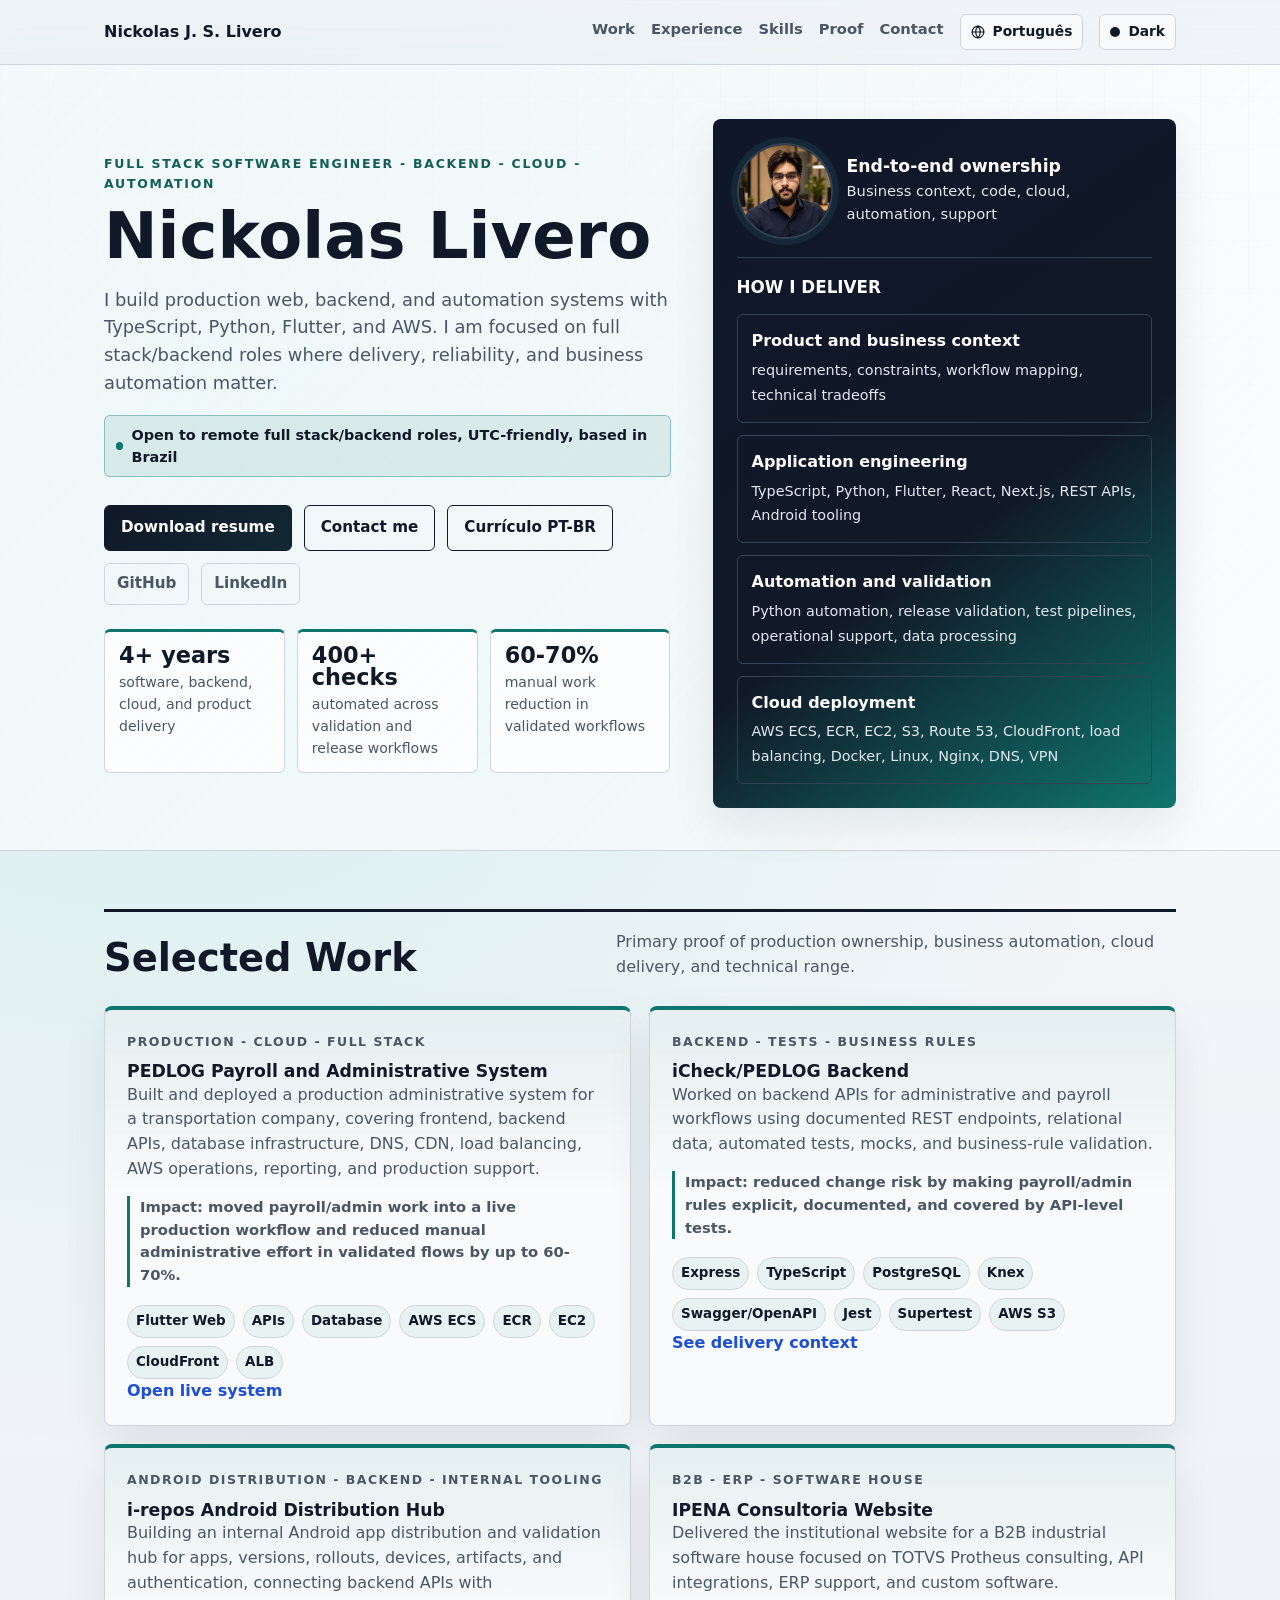
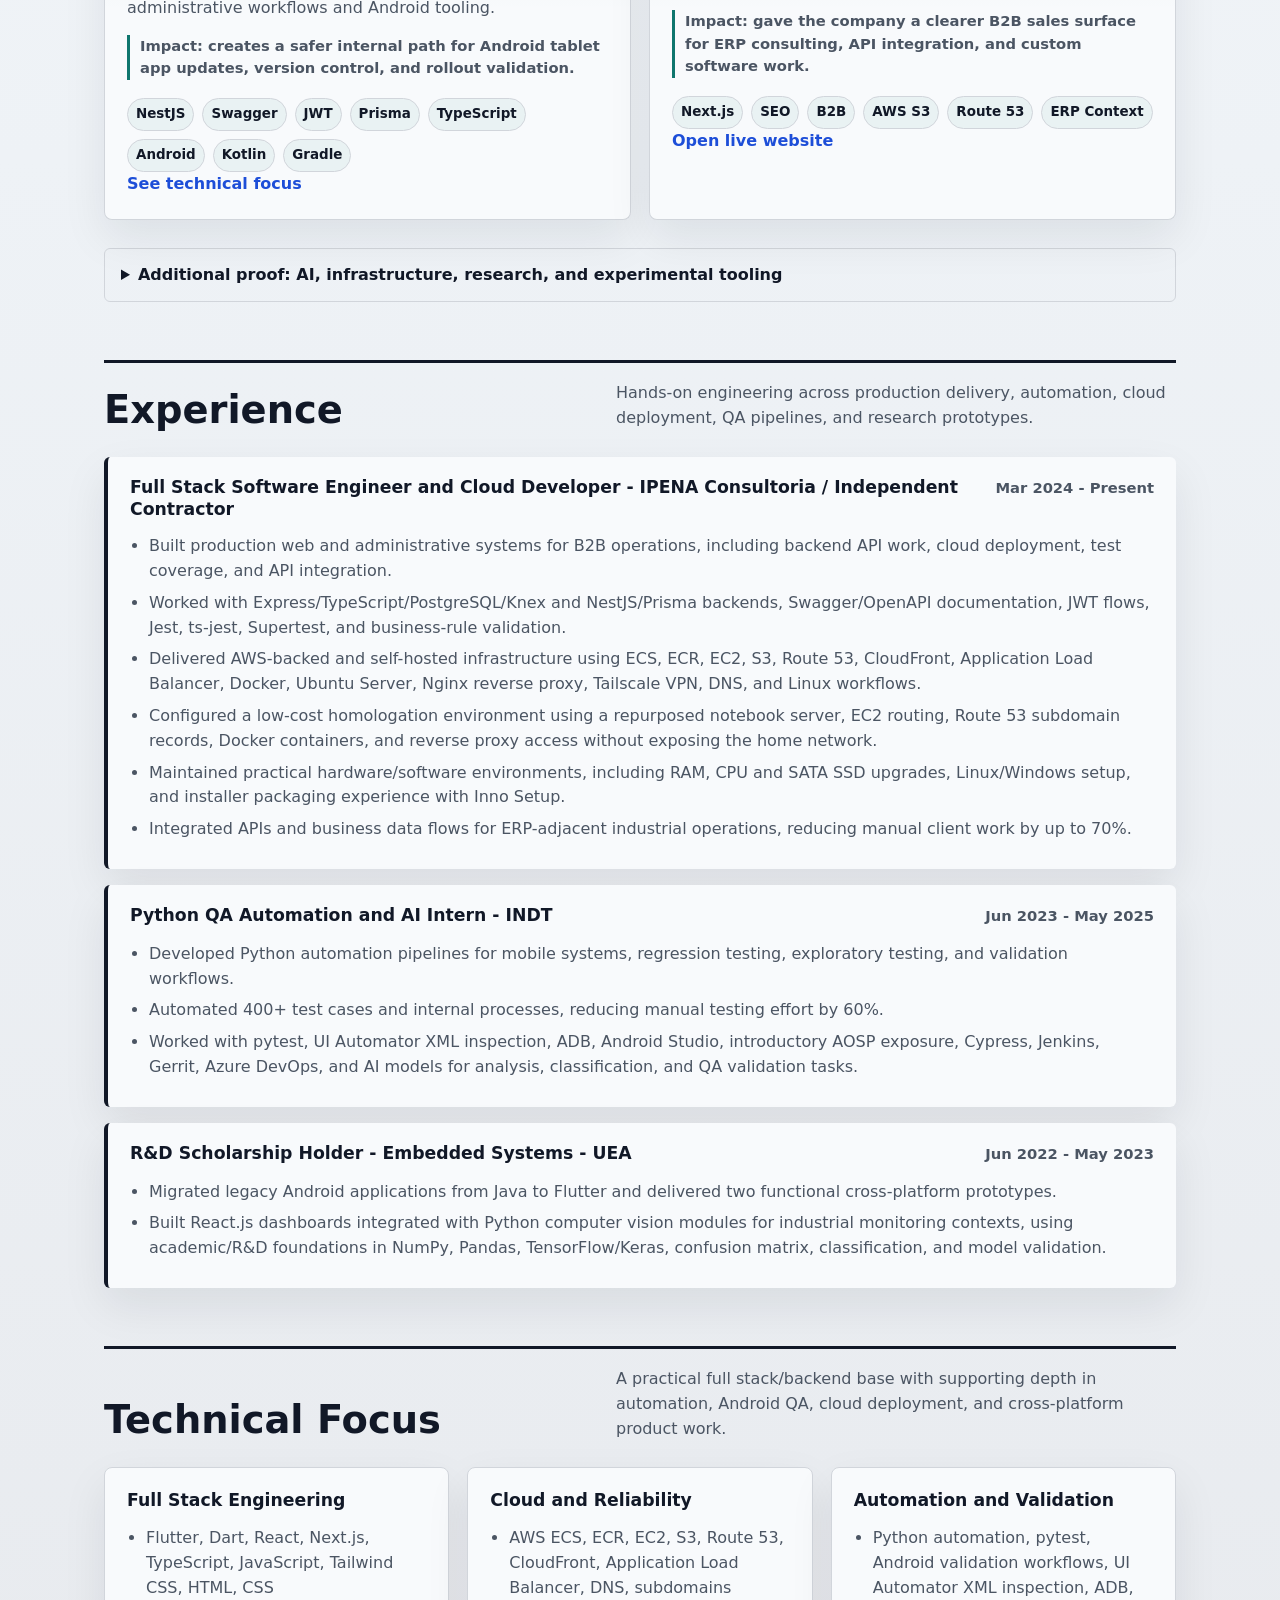
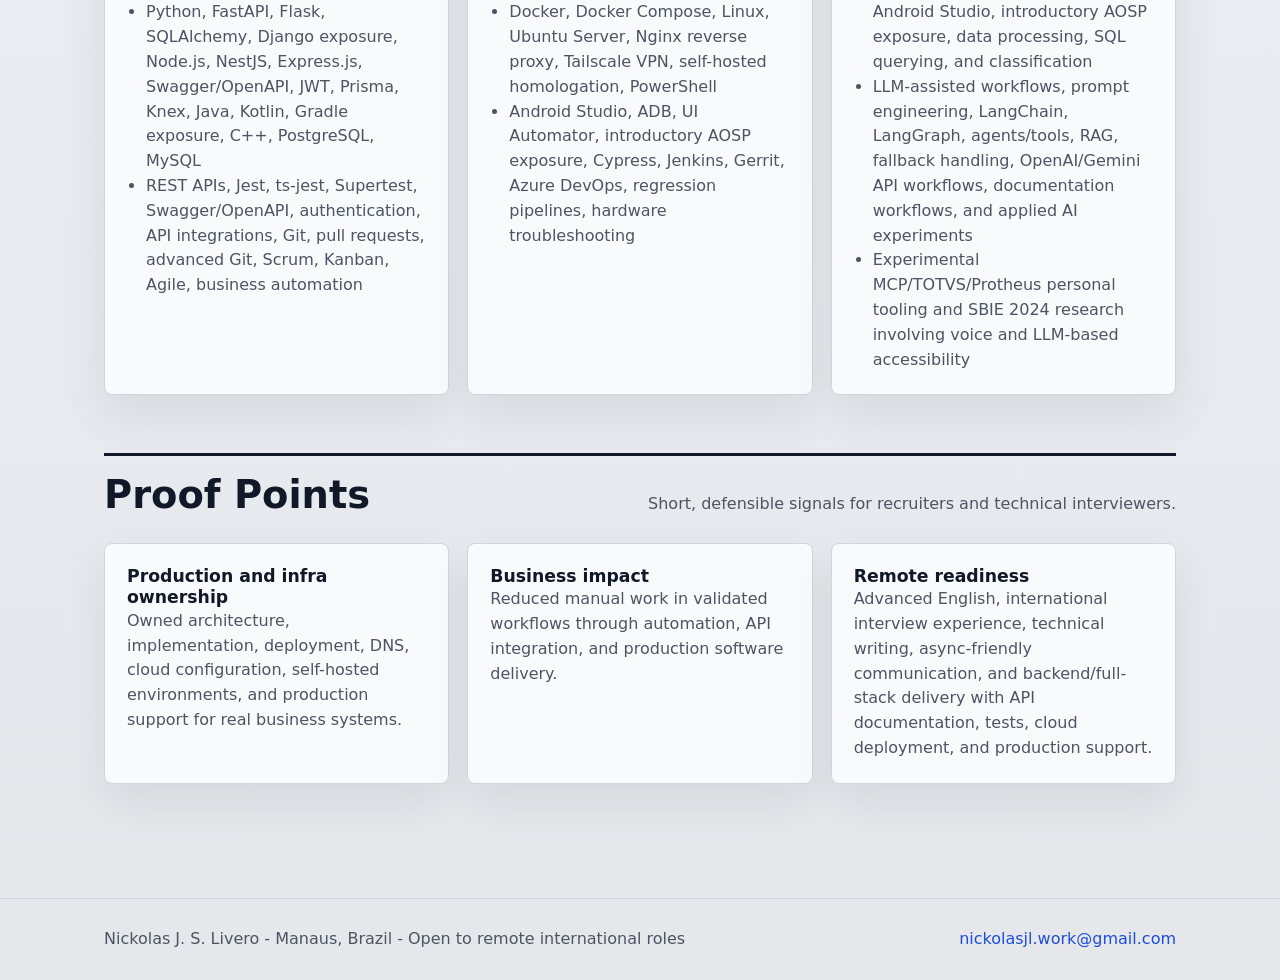
==== commit a49e8b3a: "Polish portfolio UI and mobile responsiveness" ====
--- a/index.html
+++ b/index.html
@@ -3,12 +3,13 @@
 <head>
   <meta charset="utf-8">
   <meta name="viewport" content="width=device-width, initial-scale=1">
-  <title>Nickolas Livero - Software Engineer, Full Stack, Android QA and Cloud</title>
-  <meta name="description" content="Nickolas Livero is a Software Engineer focused on full stack systems, Android QA, cloud/self-hosted infrastructure, AWS, Docker, Linux, Nginx, VPN, DNS, hardware, automation, and applied AI.">
-  <meta name="keywords" content="Software Engineer, Full Stack Engineer, Backend Engineer, Applied AI, Generative AI, Android QA, QA Automation, Flutter, Dart, Python, FastAPI, Flask, SQLAlchemy, Django, pytest, TypeScript, JavaScript, React, Next.js, Tailwind CSS, Node.js, NestJS, Express.js, Prisma, Knex, Jest, Supertest, AWS, ECS, ECR, EC2, S3, Route 53, CloudFront, Docker, Linux, Ubuntu Server, Nginx, Tailscale VPN, DNS, PostgreSQL, MySQL, SQL, Swagger, OpenAPI, APIs, REST APIs, DevOps, CI/CD, Jenkins, Azure DevOps, Gerrit, Git, Pull Requests, Kotlin, Gradle, Cypress, Playwright, UI Automator, ADB, AOSP, Android Studio, MCP, TOTVS Protheus, PowerShell, Hardware, Self-hosted Infrastructure, LLM Integration, LangChain, LangGraph, RAG, OpenAI, Gemini, NumPy, Pandas, TensorFlow, Keras">
+  <title>Nickolas Livero - Full Stack Software Engineer, Backend, Cloud and Automation</title>
+  <meta name="description" content="Nickolas Livero is a Full Stack Software Engineer focused on backend APIs, cloud delivery, business automation, TypeScript, Python, Flutter, AWS, Docker, and production support.">
+  <meta name="keywords" content="Full Stack Software Engineer, Backend Engineer, Software Engineer, TypeScript, Python, FastAPI, Node.js, NestJS, Express.js, React, Next.js, Flutter, Dart, REST APIs, Swagger, OpenAPI, PostgreSQL, MySQL, SQL, AWS, ECS, ECR, EC2, S3, Route 53, CloudFront, Application Load Balancer, Docker, Linux, Nginx, CI/CD, Jenkins, Azure DevOps, Gerrit, Git, Business Automation, Production Support, API Integration">
   <meta name="author" content="Nickolas J. S. Livero">
   <meta name="robots" content="index, follow">
   <meta name="theme-color" content="#0f172a">
+  <meta name="color-scheme" content="light dark">
   <link rel="canonical" href="https://nickolaslivero.github.io/">
   <link rel="alternate" hreflang="x-default" href="https://nickolaslivero.github.io/">
   <link rel="alternate" hreflang="en" href="https://nickolaslivero.github.io/">
@@ -17,7 +18,7 @@
   <link rel="apple-touch-icon" sizes="180x180" href="assets/apple-touch-icon.png">
   <link rel="manifest" href="site.webmanifest">
   <meta property="og:title" content="Nickolas Livero - Software Engineer">
-  <meta property="og:description" content="Full stack systems, Android QA, cloud deployments, APIs, automation, and production software delivery.">
+  <meta property="og:description" content="Full stack/backend systems, cloud delivery, APIs, automation, and production software ownership.">
   <meta property="og:url" content="https://nickolaslivero.github.io/">
   <meta property="og:image" content="https://nickolaslivero.github.io/assets/social-preview.png">
   <meta property="og:image:width" content="1200">
@@ -25,7 +26,7 @@
   <meta property="og:type" content="website">
   <meta name="twitter:card" content="summary">
   <meta name="twitter:title" content="Nickolas Livero - Software Engineer">
-  <meta name="twitter:description" content="Software Engineer focused on full stack systems, Android QA, AWS, APIs, Flutter, Python, and TypeScript.">
+  <meta name="twitter:description" content="Full Stack Software Engineer focused on backend APIs, cloud delivery, automation, Flutter, Python, TypeScript, and AWS.">
   <meta name="twitter:image" content="https://nickolaslivero.github.io/assets/social-preview.png">
   <script>
     (() => {
@@ -52,17 +53,27 @@
       --blue: #1d4ed8;
       --code: #0f172a;
       --code-line: #334155;
-      --code-muted: #cbd5e1;
+      --code-muted: #e2e8f0;
       --topbar-bg: rgba(238, 242, 246, 0.92);
       --button-bg: #111827;
       --button-text: #ffffff;
+      --bg-gradient:
+        radial-gradient(circle at 12% 8%, rgba(20, 184, 166, 0.16), transparent 28%),
+        linear-gradient(180deg, #f8fafc 0%, #eef2f6 42%, #e5e7eb 100%);
+      --panel-soft: rgba(248, 250, 252, 0.82);
+      --shadow-soft: 0 18px 45px rgba(15, 23, 42, 0.08);
+      --shadow-hover: 0 22px 55px rgba(15, 23, 42, 0.14);
+      --surface-highlight: rgba(255, 255, 255, 0.72);
+      --accent-wash: rgba(15, 118, 110, 0.10);
+      --radius: 8px;
+      --radius-sm: 6px;
     }
 
     [data-theme="dark"] {
       --bg: #0f172a;
       --panel: #111827;
       --ink: #f8fafc;
-      --muted: #cbd5e1;
+      --muted: #e2e8f0;
       --line: #334155;
       --accent: #5eead4;
       --accent-dark: #99f6e4;
@@ -73,6 +84,14 @@
       --topbar-bg: rgba(15, 23, 42, 0.92);
       --button-bg: #f8fafc;
       --button-text: #111827;
+      --bg-gradient:
+        radial-gradient(circle at 12% 8%, rgba(94, 234, 212, 0.13), transparent 30%),
+        linear-gradient(180deg, #020617 0%, #0f172a 48%, #111827 100%);
+      --panel-soft: rgba(17, 24, 39, 0.82);
+      --shadow-soft: 0 18px 45px rgba(0, 0, 0, 0.24);
+      --shadow-hover: 0 24px 60px rgba(0, 0, 0, 0.34);
+      --surface-highlight: rgba(15, 23, 42, 0.76);
+      --accent-wash: rgba(94, 234, 212, 0.10);
     }
 
     * {
@@ -84,17 +103,31 @@
     }
 
     body {
-      background: var(--bg);
+      background: var(--bg-gradient);
       color: var(--ink);
       font-family: Inter, ui-sans-serif, system-ui, -apple-system, BlinkMacSystemFont, "Segoe UI", Arial, sans-serif;
       line-height: 1.55;
       margin: 0;
-      transition: background-color 180ms ease, color 180ms ease;
+      transition: background 320ms ease, background-color 320ms ease, color 220ms ease;
+    }
+
+    body::before {
+      background-image:
+        linear-gradient(rgba(15, 118, 110, 0.05) 1px, transparent 1px),
+        linear-gradient(90deg, rgba(15, 118, 110, 0.05) 1px, transparent 1px);
+      background-size: 48px 48px;
+      content: "";
+      inset: 0;
+      mask-image: linear-gradient(180deg, rgba(0, 0, 0, 0.72), transparent 62%);
+      pointer-events: none;
+      position: fixed;
+      z-index: -1;
     }
 
     a {
       color: var(--blue);
       text-decoration: none;
+      overflow-wrap: anywhere;
     }
 
     a:hover,
@@ -108,13 +141,34 @@
       padding: 0 24px;
     }
 
+    .skip-link {
+      background: var(--button-bg);
+      color: var(--button-text);
+      font-weight: 900;
+      left: 16px;
+      padding: 10px 14px;
+      position: fixed;
+      top: 12px;
+      transform: translateY(-140%);
+      transition: transform 180ms ease;
+      z-index: 100;
+    }
+
+    .skip-link:focus {
+      outline: 3px solid var(--blue);
+      outline-offset: 2px;
+      transform: translateY(0);
+    }
+
     .topbar {
-      background: var(--topbar-bg);
+      background:
+        linear-gradient(180deg, var(--topbar-bg), color-mix(in srgb, var(--topbar-bg), transparent 18%));
       border-bottom: 1px solid var(--line);
       position: sticky;
       top: 0;
       z-index: 20;
       backdrop-filter: blur(14px);
+      transition: background-color 220ms ease, border-color 220ms ease;
     }
 
     .topbar-inner {
@@ -143,6 +197,16 @@
       color: var(--muted);
       font-size: 0.92rem;
       font-weight: 700;
+      transition: color 180ms ease;
+      border-bottom: 2px solid transparent;
+      padding-bottom: 3px;
+    }
+
+    nav a:hover,
+    nav a:focus {
+      color: var(--ink);
+      border-bottom-color: var(--accent);
+      text-decoration: none;
     }
 
     .theme-toggle,
@@ -159,6 +223,8 @@
       gap: 8px;
       min-height: 34px;
       padding: 6px 10px;
+      border-radius: var(--radius-sm);
+      transition: background-color 220ms ease, border-color 220ms ease, box-shadow 220ms ease, color 220ms ease, transform 220ms ease;
     }
 
     .theme-toggle:focus-visible,
@@ -170,6 +236,21 @@
     .language-toggle:hover,
     .language-toggle:focus {
       text-decoration: none;
+    }
+
+    a:focus-visible,
+    .button:focus-visible,
+    summary:focus-visible {
+      outline: 3px solid var(--blue);
+      outline-offset: 3px;
+      text-decoration: none;
+    }
+
+    .theme-toggle:hover,
+    .language-toggle:hover {
+      border-color: var(--accent);
+      box-shadow: 0 10px 24px rgba(15, 118, 110, 0.16);
+      transform: translateY(-1px);
     }
 
     .theme-toggle-mark {
@@ -185,15 +266,21 @@
     }
 
     .hero {
-      background: var(--panel);
+      background: linear-gradient(135deg, var(--panel-soft), rgba(255, 255, 255, 0.45));
       border-bottom: 1px solid var(--line);
+      position: relative;
+    }
+
+    [data-theme="dark"] .hero {
+      background: linear-gradient(135deg, var(--panel-soft), rgba(15, 23, 42, 0.35));
     }
 
     .hero-grid {
+      align-items: center;
       display: grid;
       gap: 42px;
       grid-template-columns: minmax(0, 1.1fr) minmax(320px, 0.9fr);
-      padding: 70px 24px 52px;
+      padding: 54px 24px 42px;
     }
 
     .eyebrow {
@@ -231,8 +318,30 @@
     .lead {
       color: var(--muted);
       font-size: 1.12rem;
-      margin-top: 22px;
+      margin-top: 18px;
       max-width: 760px;
+    }
+
+    .availability {
+      align-items: center;
+      background: var(--accent-wash);
+      border: 1px solid color-mix(in srgb, var(--accent) 38%, transparent);
+      color: var(--ink);
+      display: inline-flex;
+      font-size: 0.9rem;
+      font-weight: 800;
+      gap: 8px;
+      margin-top: 18px;
+      padding: 8px 11px;
+      border-radius: var(--radius-sm);
+    }
+
+    .availability::before {
+      background: var(--accent);
+      border-radius: 999px;
+      content: "";
+      height: 8px;
+      width: 8px;
     }
 
     .actions {
@@ -252,28 +361,64 @@
       justify-content: center;
       min-height: 44px;
       padding: 10px 16px;
+      border-radius: var(--radius-sm);
+      white-space: nowrap;
+      transition: background-color 220ms ease, border-color 220ms ease, box-shadow 220ms ease, color 220ms ease, transform 220ms ease;
+    }
+
+    .button.secondary-link {
+      border-color: var(--line);
+      color: var(--muted);
+      min-height: 38px;
+      padding: 8px 12px;
     }
 
     .button.primary {
-      background: var(--button-bg);
+      background:
+        linear-gradient(135deg, var(--button-bg), color-mix(in srgb, var(--button-bg), var(--accent) 18%));
       color: var(--button-text);
     }
 
     .button:hover,
     .button:focus {
       text-decoration: none;
+    }
+
+    .button:hover,
+    .button:focus-visible {
+      border-color: var(--accent);
+      box-shadow: 0 12px 28px rgba(15, 118, 110, 0.18);
+      transform: translateY(-2px);
+    }
+
+    .button.primary:hover,
+    .button.primary:focus-visible {
+      background:
+        linear-gradient(135deg, var(--accent-dark), color-mix(in srgb, var(--accent-dark), var(--blue) 18%));
+      border-color: var(--accent-dark);
+      color: #ffffff;
     }
 
     .metrics {
       display: grid;
       gap: 12px;
       grid-template-columns: repeat(3, 1fr);
-      margin-top: 34px;
+      margin-top: 24px;
     }
 
     .metric {
-      border-top: 3px solid var(--ink);
-      padding-top: 10px;
+      background: var(--surface-highlight);
+      border: 1px solid var(--line);
+      border-top: 3px solid var(--accent);
+      padding: 12px 14px;
+      border-radius: var(--radius-sm);
+      transition: border-color 220ms ease, box-shadow 220ms ease, transform 220ms ease;
+    }
+
+    .metric:hover {
+      border-color: var(--accent);
+      box-shadow: var(--shadow-soft);
+      transform: translateY(-2px);
     }
 
     .metric strong {
@@ -290,10 +435,13 @@
     }
 
     .system-map {
-      background: var(--code);
+      background: linear-gradient(145deg, var(--code), #111827 58%, #0f766e);
       color: #e5e7eb;
       min-height: 100%;
       padding: 24px;
+      border-radius: var(--radius);
+      box-shadow: var(--shadow-soft);
+      transition: background 220ms ease, box-shadow 220ms ease;
     }
 
     .profile-visual {
@@ -312,6 +460,7 @@
       object-fit: cover;
       object-position: center 34%;
       width: 96px;
+      box-shadow: 0 0 0 6px rgba(94, 234, 212, 0.08);
     }
 
     .profile-visual strong {
@@ -343,6 +492,13 @@
     .node {
       border: 1px solid var(--code-line);
       padding: 14px;
+      border-radius: var(--radius-sm);
+      transition: border-color 220ms ease, transform 220ms ease;
+    }
+
+    .node:hover {
+      border-color: var(--accent);
+      transform: translateX(3px);
     }
 
     .node strong {
@@ -392,6 +548,73 @@
       background: var(--panel);
       border: 1px solid var(--line);
       padding: 22px;
+      border-radius: var(--radius);
+      box-shadow: var(--shadow-soft);
+      position: relative;
+      transition: background-color 220ms ease, border-color 220ms ease, box-shadow 220ms ease, transform 220ms ease;
+    }
+
+    .card::before {
+      background: linear-gradient(90deg, var(--accent), transparent 72%);
+      border-radius: var(--radius) var(--radius) 0 0;
+      content: "";
+      height: 3px;
+      left: 0;
+      opacity: 0;
+      position: absolute;
+      right: 0;
+      top: 0;
+      transition: opacity 220ms ease;
+    }
+
+    .card.featured {
+      background:
+        linear-gradient(180deg, color-mix(in srgb, var(--accent) 8%, transparent), transparent 44%),
+        var(--panel);
+      border-top: 4px solid var(--accent);
+    }
+
+    .impact {
+      border-left: 3px solid var(--accent);
+      color: var(--ink);
+      font-size: 0.92rem;
+      font-weight: 800;
+      margin-top: 14px;
+      padding-left: 10px;
+    }
+
+    .additional-work {
+      margin-top: 28px;
+    }
+
+    .additional-work summary {
+      border: 1px solid var(--line);
+      color: var(--ink);
+      cursor: pointer;
+      font-weight: 900;
+      padding: 14px 16px;
+      border-radius: var(--radius-sm);
+      transition: border-color 220ms ease, box-shadow 220ms ease;
+    }
+
+    .additional-work summary:hover,
+    .additional-work summary:focus-visible {
+      border-color: var(--accent);
+      box-shadow: var(--shadow-soft);
+    }
+
+    .additional-work .grid {
+      margin-top: 18px;
+    }
+
+    .card:hover {
+      border-color: var(--accent);
+      box-shadow: var(--shadow-hover);
+      transform: translateY(-3px);
+    }
+
+    .card:hover::before {
+      opacity: 1;
     }
 
     .card p,
@@ -413,6 +636,11 @@
       text-transform: uppercase;
     }
 
+    .card a,
+    .role a {
+      font-weight: 800;
+    }
+
     .stack {
       display: flex;
       flex-wrap: wrap;
@@ -426,6 +654,17 @@
       font-size: 0.84rem;
       font-weight: 700;
       padding: 5px 8px;
+      border-radius: 999px;
+      max-width: 100%;
+      overflow-wrap: anywhere;
+      background: rgba(15, 118, 110, 0.06);
+      transition: background-color 220ms ease, border-color 220ms ease, transform 220ms ease;
+    }
+
+    .stack span:hover {
+      background: rgba(15, 118, 110, 0.12);
+      border-color: var(--accent);
+      transform: translateY(-1px);
     }
 
     .timeline {
@@ -438,6 +677,15 @@
       background: var(--panel);
       border-left: 4px solid var(--ink);
       padding: 20px 22px;
+      border-radius: var(--radius-sm);
+      box-shadow: var(--shadow-soft);
+      transition: background-color 220ms ease, border-color 220ms ease, box-shadow 220ms ease, transform 220ms ease;
+    }
+
+    .role:hover {
+      border-color: var(--accent);
+      box-shadow: var(--shadow-hover);
+      transform: translateY(-3px);
     }
 
     .role-header {
@@ -471,11 +719,63 @@
       padding: 28px 0;
     }
 
+    @keyframes rise-in {
+      from {
+        opacity: 0;
+        transform: translateY(14px);
+      }
+
+      to {
+        opacity: 1;
+        transform: translateY(0);
+      }
+    }
+
+    .hero-grid > *,
+    .section {
+      animation: rise-in 520ms ease both;
+    }
+
     footer .shell {
       align-items: center;
       display: flex;
       gap: 18px;
       justify-content: space-between;
+    }
+
+    h1,
+    h2,
+    h3,
+    .button,
+    .card,
+    .role {
+      overflow-wrap: anywhere;
+    }
+
+    @media (max-width: 1100px) {
+      .topbar-inner {
+        align-items: flex-start;
+        flex-direction: column;
+        gap: 10px;
+        padding-bottom: 8px;
+        padding-top: 8px;
+      }
+
+      nav {
+        gap: 10px;
+        max-width: 100%;
+        overflow-x: auto;
+        padding-bottom: 2px;
+        scrollbar-width: thin;
+      }
+
+      .hero-grid {
+        grid-template-columns: minmax(0, 1fr);
+      }
+
+      .system-map {
+        padding: 20px;
+      }
     }
 
     @media (max-width: 860px) {
@@ -490,6 +790,11 @@
         justify-content: flex-start;
       }
 
+      nav > a[href="#experience"],
+      nav > a[href="#skills"] {
+        display: none;
+      }
+
       .hero-grid,
       .grid.two,
       .grid.three {
@@ -497,11 +802,66 @@
       }
 
       .hero-grid {
-        padding: 48px 20px 42px;
+        padding: 28px 20px 30px;
+      }
+
+      h1 {
+        font-size: clamp(2.1rem, 12vw, 3.2rem);
+      }
+
+      .lead {
+        font-size: 0.98rem;
+        margin-top: 14px;
+      }
+
+      .actions {
+        gap: 10px;
+        margin-top: 22px;
+      }
+
+      .button {
+        flex: 1 1 145px;
+        min-height: 42px;
       }
 
       .metrics {
-        grid-template-columns: 1fr;
+        grid-template-columns: repeat(3, minmax(0, 1fr));
+        gap: 8px;
+        margin-top: 18px;
+      }
+
+      .metric {
+        padding: 9px 10px;
+      }
+
+      .metric strong {
+        font-size: 1.05rem;
+      }
+
+      .metric span {
+        font-size: 0.74rem;
+      }
+
+      .system-map {
+        display: none;
+      }
+
+
+      .metrics {
+        display: none;
+      }
+
+      #work.section {
+        padding-top: 24px;
+      }
+
+      .section-head {
+        gap: 10px;
+        padding-top: 12px;
+      }
+
+      .section-head p {
+        font-size: 0.92rem;
       }
 
       .role-header {
@@ -511,6 +871,219 @@
       .role time {
         display: block;
         margin-top: 4px;
+      }
+    }
+
+    @media (max-width: 520px) {
+      html,
+      body {
+        max-width: 100%;
+        overflow-x: clip;
+      }
+
+      .shell {
+        max-width: 100%;
+        padding-left: max(28px, env(safe-area-inset-left));
+        padding-right: max(28px, env(safe-area-inset-right));
+        width: 100%;
+      }
+
+      .topbar {
+        position: static;
+      }
+
+      .topbar-inner {
+        align-items: flex-start;
+        flex-direction: column;
+        gap: 8px;
+        min-height: 58px;
+        padding-bottom: 10px;
+        padding-top: 10px;
+      }
+
+      .brand {
+        flex: 1 1 auto;
+        min-width: 0;
+        overflow: hidden;
+        text-overflow: ellipsis;
+        white-space: nowrap;
+      }
+
+      nav {
+        gap: 8px;
+        justify-content: flex-start;
+        overflow: visible;
+        padding-bottom: 0;
+        width: 100%;
+      }
+
+      nav > a:not(.language-toggle) {
+        display: none;
+      }
+
+      nav > a[href^="mailto:"] {
+        display: none;
+      }
+
+      nav a,
+      .theme-toggle,
+      .language-toggle {
+        font-size: 0.82rem;
+      }
+
+      .profile-visual img {
+        height: 76px;
+        width: 76px;
+      }
+
+      .hero-grid {
+        box-sizing: border-box;
+        padding: 22px max(28px, env(safe-area-inset-right)) 94px max(28px, env(safe-area-inset-left));
+        width: 100%;
+      }
+
+      .eyebrow {
+        font-size: 0.66rem;
+        line-height: 1.45;
+        margin-bottom: 8px;
+      }
+
+      h1 {
+        font-size: clamp(1.78rem, 10.5vw, 2.35rem);
+        line-height: 0.95;
+        max-width: 100%;
+      }
+
+      .lead {
+        display: -webkit-box;
+        font-size: 0.92rem;
+        line-height: 1.45;
+        margin-top: 10px;
+        -webkit-box-orient: vertical;
+        -webkit-line-clamp: 4;
+        overflow: hidden;
+      }
+
+      .availability {
+        display: none;
+      }
+
+      .actions {
+        display: grid;
+        gap: 8px;
+        grid-template-columns: repeat(2, minmax(0, 1fr));
+        margin-top: 16px;
+        max-width: 100%;
+        width: 100%;
+      }
+
+      .button {
+        box-sizing: border-box;
+        flex: initial;
+        font-size: 0.78rem;
+        min-height: 38px;
+        min-width: 0;
+        padding: 8px 10px;
+        white-space: normal;
+        width: 100%;
+      }
+
+      #work.section {
+        margin-top: -94px;
+        padding-top: 0;
+        position: relative;
+        z-index: 2;
+      }
+
+      #work .section-head {
+        display: none;
+      }
+
+      #work .grid {
+        margin-top: 0;
+      }
+
+      .card {
+        padding: 16px;
+      }
+    }
+
+    @media (max-width: 420px) {
+      .actions {
+        gap: 7px;
+        grid-template-columns: repeat(2, minmax(0, 1fr));
+        margin-top: 14px;
+      }
+
+      .button {
+        font-size: 0.74rem;
+        min-height: 36px;
+        padding: 7px 8px;
+      }
+    }
+
+    @media (max-width: 380px) {
+      .shell {
+        padding-left: max(24px, env(safe-area-inset-left));
+        padding-right: max(24px, env(safe-area-inset-right));
+      }
+
+      .hero-grid {
+        padding-left: max(24px, env(safe-area-inset-left));
+        padding-right: max(24px, env(safe-area-inset-right));
+      }
+
+      h1 {
+        font-size: clamp(1.65rem, 10vw, 2rem);
+      }
+    }
+
+    @media (prefers-reduced-motion: reduce) {
+      html {
+        scroll-behavior: auto;
+      }
+
+      *,
+      *::before,
+      *::after {
+        animation: none !important;
+        scroll-behavior: auto !important;
+        transition: none !important;
+        transform: none !important;
+      }
+
+      .skip-link {
+        transform: translateY(-140%) !important;
+      }
+
+      .skip-link:focus {
+        transform: translateY(0) !important;
+      }
+    }
+
+    @media (forced-colors: active) {
+      .button,
+      .card,
+      .role,
+      .system-map,
+      .node,
+      .theme-toggle,
+      .language-toggle,
+      .metric,
+      .additional-work summary {
+        border: 1px solid CanvasText;
+        box-shadow: none;
+      }
+
+      .button.primary,
+      .skip-link {
+        background: Highlight;
+        color: HighlightText;
+      }
+
+      a,
+      nav a {
+        color: LinkText;
       }
     }
   </style>
@@ -528,34 +1101,33 @@
       ],
       "knowsAbout": [
         "Software Engineering",
-        "Applied AI",
         "Full Stack Development",
-        "Flutter",
+        "Backend APIs",
+        "Business Automation",
+        "Cloud Infrastructure",
+        "TypeScript",
         "Python",
         "FastAPI",
-        "TypeScript",
         "React",
         "Next.js",
+        "Flutter",
         "AWS",
-        "Self-hosted infrastructure",
         "Docker",
         "Linux",
         "Nginx",
-        "Tailscale VPN",
-        "DNS",
-        "Hardware maintenance",
         "PostgreSQL",
         "MySQL",
         "REST APIs",
-        "Android QA",
-        "QA Automation",
-        "DevOps",
+        "CI/CD",
+        "Technical Documentation",
+        "Applied AI Workflows",
         "LLM Integration"
       ]
     }
   </script>
 </head>
 <body>
+  <a class="skip-link" href="#top">Skip to content</a>
   <header class="topbar">
     <div class="shell topbar-inner">
       <a class="brand" href="#top">Nickolas J. S. Livero</a>
@@ -585,26 +1157,27 @@
     <section class="hero">
       <div class="shell hero-grid">
         <div>
-          <p class="eyebrow">Software Engineer - Full Stack - Android QA - Cloud</p>
+          <p class="eyebrow">Full Stack Software Engineer - Backend - Cloud - Automation</p>
           <h1>Nickolas Livero</h1>
           <p class="lead">
-            Software Engineer building production software across web, mobile, backend APIs, Android validation, AWS infrastructure, automation, and LLM-enabled workflows. I focus on practical delivery, release support, and systems that reduce manual work.
+            I build production web, backend, and automation systems with TypeScript, Python, Flutter, and AWS. I am focused on full stack/backend roles where delivery, reliability, and business automation matter.
           </p>
+          <p class="availability">Open to remote full stack/backend roles, UTC-friendly, based in Brazil</p>
           <div class="actions">
-            <a class="button primary" href="mailto:nickolasjl.work@gmail.com">Contact me</a>
-            <a class="button" href="resume.pdf">Download resume</a>
+            <a class="button primary" href="resume.pdf">Download resume</a>
+            <a class="button" href="mailto:nickolasjl.work@gmail.com">Contact me</a>
             <a class="button" href="resume-pt.pdf" hreflang="pt-BR">Currículo PT-BR</a>
-            <a class="button" href="https://github.com/nickolaslivero" target="_blank" rel="noreferrer">GitHub</a>
-            <a class="button" href="https://www.linkedin.com/in/nickolaslivero/" target="_blank" rel="noreferrer">LinkedIn</a>
+            <a class="button secondary-link" href="https://github.com/nickolaslivero" target="_blank" rel="noopener noreferrer">GitHub</a>
+            <a class="button secondary-link" href="https://www.linkedin.com/in/nickolaslivero/" target="_blank" rel="noopener noreferrer">LinkedIn</a>
           </div>
           <div class="metrics" aria-label="Career metrics">
             <div class="metric">
               <strong>4+ years</strong>
-              <span>software, automation, QA, and product delivery</span>
+              <span>software, backend, cloud, and product delivery</span>
             </div>
             <div class="metric">
-              <strong>400+ tests</strong>
-              <span>automated across QA and validation workflows</span>
+              <strong>400+ checks</strong>
+              <span>automated across validation and release workflows</span>
             </div>
             <div class="metric">
               <strong>60-70%</strong>
@@ -618,7 +1191,7 @@
             <img src="assets/nickolas-livero-linkedin.jpeg" alt="Nickolas Livero profile photo" width="96" height="96">
             <p>
               <strong>End-to-end ownership</strong>
-              <span>Requirements, code, deployment, validation, support</span>
+              <span>Business context, code, cloud, automation, support</span>
             </p>
           </div>
           <h2>How I Deliver</h2>
@@ -629,11 +1202,11 @@
             </div>
             <div class="node">
               <strong>Application engineering</strong>
-              <span>Flutter, React, Next.js, TypeScript, Python, FastAPI, REST APIs, Android tooling</span>
+              <span>TypeScript, Python, Flutter, React, Next.js, REST APIs, Android tooling</span>
             </div>
             <div class="node">
-              <strong>Automation, QA and applied AI</strong>
-              <span>Python automation, pytest, Android validation, UI Automator, LLM workflows, LangChain/LangGraph exposure, data processing</span>
+              <strong>Automation and validation</strong>
+              <span>Python automation, release validation, test pipelines, operational support, data processing</span>
             </div>
             <div class="node">
               <strong>Cloud deployment</strong>
@@ -648,63 +1221,72 @@
       <div class="shell">
         <div class="section-head">
           <h2>Selected Work</h2>
-          <p>Production systems, confidential client work represented as case studies, and public projects that support a full stack, cloud, Android QA, and applied AI profile.</p>
+          <p>Primary proof of production ownership, business automation, cloud delivery, and technical range.</p>
         </div>
         <div class="grid two">
-          <article class="card">
+          <article class="card featured">
+            <p class="tagline">Production - Cloud - Full Stack</p>
+            <h3>PEDLOG Payroll and Administrative System</h3>
+            <p>Built and deployed a production administrative system for a transportation company, covering frontend, backend APIs, database infrastructure, DNS, CDN, load balancing, AWS operations, reporting, and production support.</p>
+            <p class="impact">Impact: moved payroll/admin work into a live production workflow and reduced manual administrative effort in validated flows by up to 60-70%.</p>
+            <div class="stack">
+              <span>Flutter Web</span><span>APIs</span><span>Database</span><span>AWS ECS</span><span>ECR</span><span>EC2</span><span>CloudFront</span><span>ALB</span>
+            </div>
+            <p><a href="https://administracaopedlog.ipenaconsultoria.com.br/" target="_blank" rel="noopener noreferrer">Open live system</a></p>
+          </article>
+
+          <article class="card featured">
+            <p class="tagline">Backend - Tests - Business Rules</p>
+            <h3>iCheck/PEDLOG Backend</h3>
+            <p>Worked on backend APIs for administrative and payroll workflows using documented REST endpoints, relational data, automated tests, mocks, and business-rule validation.</p>
+            <p class="impact">Impact: reduced change risk by making payroll/admin rules explicit, documented, and covered by API-level tests.</p>
+            <div class="stack">
+              <span>Express</span><span>TypeScript</span><span>PostgreSQL</span><span>Knex</span><span>Swagger/OpenAPI</span><span>Jest</span><span>Supertest</span><span>AWS S3</span>
+            </div>
+            <p><a href="#experience">See delivery context</a></p>
+          </article>
+
+          <article class="card featured">
             <p class="tagline">Android Distribution - Backend - Internal Tooling</p>
             <h3>i-repos Android Distribution Hub</h3>
             <p>Building an internal Android app distribution and validation hub for apps, versions, rollouts, devices, artifacts, and authentication, connecting backend APIs with administrative workflows and Android tooling.</p>
+            <p class="impact">Impact: creates a safer internal path for Android tablet app updates, version control, and rollout validation.</p>
             <div class="stack">
               <span>NestJS</span><span>Swagger</span><span>JWT</span><span>Prisma</span><span>TypeScript</span><span>Android</span><span>Kotlin</span><span>Gradle</span>
             </div>
             <p><a href="#skills">See technical focus</a></p>
           </article>
 
-          <article class="card">
-            <p class="tagline">Backend - Tests - Business Rules</p>
-            <h3>iCheck/PEDLOG Backend</h3>
-            <p>Worked on backend APIs for administrative and payroll workflows using documented REST endpoints, relational data, automated tests, mocks, and business-rule validation.</p>
-            <div class="stack">
-              <span>Express</span><span>TypeScript</span><span>PostgreSQL</span><span>Knex</span><span>Swagger/OpenAPI</span><span>Jest</span><span>Supertest</span><span>AWS S3</span>
-            </div>
-            <p><a href="#experience">See delivery context</a></p>
-          </article>
-
-          <article class="card">
-            <p class="tagline">Production - Cloud - Full Stack</p>
-            <h3>PEDLOG Payroll and Administrative System</h3>
-            <p>Built and deployed a production administrative system for a transportation company, covering frontend, backend APIs, database infrastructure, DNS, CDN, load balancing, AWS operations, reporting, and production support.</p>
-            <div class="stack">
-              <span>Flutter Web</span><span>APIs</span><span>Database</span><span>AWS ECS</span><span>ECR</span><span>EC2</span><span>CloudFront</span><span>ALB</span>
-            </div>
-            <p><a href="https://administracaopedlog.ipenaconsultoria.com.br/" target="_blank" rel="noreferrer">Open live system</a></p>
-          </article>
-
-          <article class="card">
+          <article class="card featured">
             <p class="tagline">B2B - ERP - Software House</p>
             <h3>IPENA Consultoria Website</h3>
             <p>Delivered the institutional website for a B2B industrial software house focused on TOTVS Protheus consulting, API integrations, ERP support, and custom software.</p>
+            <p class="impact">Impact: gave the company a clearer B2B sales surface for ERP consulting, API integration, and custom software work.</p>
             <div class="stack">
               <span>Next.js</span><span>SEO</span><span>B2B</span><span>AWS S3</span><span>Route 53</span><span>ERP Context</span>
             </div>
-            <p><a href="https://ipenaconsultoria.com.br/" target="_blank" rel="noreferrer">Open live website</a></p>
-          </article>
-
+            <p><a href="https://ipenaconsultoria.com.br/" target="_blank" rel="noopener noreferrer">Open live website</a></p>
+          </article>
+        </div>
+        <details class="additional-work">
+          <summary>Additional proof: AI, infrastructure, research, and experimental tooling</summary>
+          <div class="grid two">
           <article class="card">
             <p class="tagline">Applied AI - Accessibility - Research</p>
             <h3>Voice and LLM-Based Assistant</h3>
             <p>Published SBIE 2024 research on an assistant designed to support visually impaired students using voice interaction and LLM-based workflows.</p>
+            <p class="impact">Impact: peer-reviewed proof of applied AI, accessibility, and technical communication.</p>
             <div class="stack">
               <span>LLMs</span><span>Voice UX</span><span>Accessibility</span><span>Research</span><span>Education</span>
             </div>
-            <p><a href="https://sol.sbc.org.br/index.php/sbie/article/view/31461" target="_blank" rel="noreferrer">Read publication</a></p>
+            <p><a href="https://sol.sbc.org.br/index.php/sbie/article/view/31461" target="_blank" rel="noopener noreferrer">Read publication</a></p>
           </article>
 
           <article class="card">
             <p class="tagline">Generative AI - WhatsApp - Confidential</p>
             <h3>AI Bot Automation Workflows</h3>
             <p>Short confidential freelance engagement building WhatsApp automation flows with LangGraph, LangChain, agents/tools, RAG, fallback handling, and Gemini/OpenAI API workflows. Source code and client details are private.</p>
+            <p class="impact">Impact: practical exposure to agent workflows and AI automation in a client context.</p>
             <div class="stack">
               <span>LangGraph</span><span>LangChain</span><span>Agents</span><span>Tools</span><span>RAG</span><span>Fallback</span><span>Gemini</span><span>OpenAI</span>
             </div>
@@ -715,6 +1297,7 @@
             <p class="tagline">Self-hosted - DevOps - Cost Reduction</p>
             <h3>Homologation Infrastructure</h3>
             <p>Built a low-cost homologation environment using a repurposed notebook server, Ubuntu Server, Docker containers, Tailscale VPN, AWS EC2 routing, Route 53 DNS records, and Nginx reverse proxy. Enabled client validation without duplicating AWS production costs or exposing the home network.</p>
+            <p class="impact">Impact: enabled validation while avoiding duplicated cloud infrastructure costs.</p>
             <div class="stack">
               <span>AWS EC2</span><span>Route 53</span><span>Tailscale</span><span>Nginx</span><span>Docker</span><span>Ubuntu Server</span><span>DNS</span><span>Hardware</span>
             </div>
@@ -725,12 +1308,14 @@
             <p class="tagline">Experimental Tooling - ERP Context - Automation</p>
             <h3>Protheus/TOTVS MCP Tooling</h3>
             <p>Experimental MCP/TOTVS tooling project exploring ERP-adjacent automation, Protheus support workflows, developer operations, and AI-assisted command interfaces. Built as a personal learning and prototyping project, with focus on integration patterns, tool design, and practical business automation.</p>
+            <p class="impact">Impact: exploratory integration practice for ERP-adjacent automation and developer tooling.</p>
             <div class="stack">
               <span>MCP</span><span>Python</span><span>TOTVS Protheus</span><span>Automation</span><span>Developer Tools</span>
             </div>
             <p><a href="#skills">See technical focus</a></p>
           </article>
-        </div>
+          </div>
+        </details>
       </div>
     </section>
 
@@ -786,18 +1371,9 @@
       <div class="shell">
         <div class="section-head">
           <h2>Technical Focus</h2>
-          <p>A generalist engineering base with clear depth in APIs, automation, Android QA, cloud deployment, and cross-platform product work.</p>
+          <p>A practical full stack/backend base with supporting depth in automation, Android QA, cloud deployment, and cross-platform product work.</p>
         </div>
         <div class="grid three">
-          <article class="card">
-            <h3>Automation, Android QA and Applied AI</h3>
-            <ul>
-              <li>Python automation, pytest, Android validation workflows, UI Automator XML inspection, ADB, Android Studio, introductory AOSP exposure, data processing, SQL querying, and classification</li>
-              <li>LLM-assisted workflows, prompt engineering, LangChain, LangGraph, agents/tools, RAG, fallback handling, OpenAI/Gemini API workflows, documentation workflows, and applied AI experiments</li>
-              <li>Experimental MCP/TOTVS/Protheus personal tooling and SBIE 2024 research involving voice and LLM-based accessibility</li>
-            </ul>
-          </article>
-
           <article class="card">
             <h3>Full Stack Engineering</h3>
             <ul>
@@ -806,13 +1382,20 @@
               <li>REST APIs, Jest, ts-jest, Supertest, Swagger/OpenAPI, authentication, API integrations, Git, pull requests, advanced Git, Scrum, Kanban, Agile, business automation</li>
             </ul>
           </article>
-
           <article class="card">
             <h3>Cloud and Reliability</h3>
             <ul>
               <li>AWS ECS, ECR, EC2, S3, Route 53, CloudFront, Application Load Balancer, DNS, subdomains</li>
               <li>Docker, Docker Compose, Linux, Ubuntu Server, Nginx reverse proxy, Tailscale VPN, self-hosted homologation, PowerShell</li>
               <li>Android Studio, ADB, UI Automator, introductory AOSP exposure, Cypress, Jenkins, Gerrit, Azure DevOps, regression pipelines, hardware troubleshooting</li>
+            </ul>
+          </article>
+          <article class="card">
+            <h3>Automation and Validation</h3>
+            <ul>
+              <li>Python automation, pytest, Android validation workflows, UI Automator XML inspection, ADB, Android Studio, introductory AOSP exposure, data processing, SQL querying, and classification</li>
+              <li>LLM-assisted workflows, prompt engineering, LangChain, LangGraph, agents/tools, RAG, fallback handling, OpenAI/Gemini API workflows, documentation workflows, and applied AI experiments</li>
+              <li>Experimental MCP/TOTVS/Protheus personal tooling and SBIE 2024 research involving voice and LLM-based accessibility</li>
             </ul>
           </article>
         </div>
@@ -855,6 +1438,7 @@
       const root = document.documentElement;
       const toggle = document.querySelector('[data-theme-toggle]');
       const label = document.querySelector('[data-theme-label]');
+      const themeColor = document.querySelector('meta[name="theme-color"]');
 
       const getSystemTheme = () => {
         return window.matchMedia && window.matchMedia('(prefers-color-scheme: dark)').matches ? 'dark' : 'light';
@@ -874,6 +1458,9 @@
       const applyTheme = (theme) => {
         const normalized = theme === 'dark' ? 'dark' : 'light';
         root.dataset.theme = normalized;
+        if (themeColor) {
+          themeColor.setAttribute('content', normalized === 'dark' ? '#0f172a' : '#eef2f6');
+        }
         if (toggle && label) {
           const isDark = normalized === 'dark';
           toggle.setAttribute('aria-pressed', String(isDark));
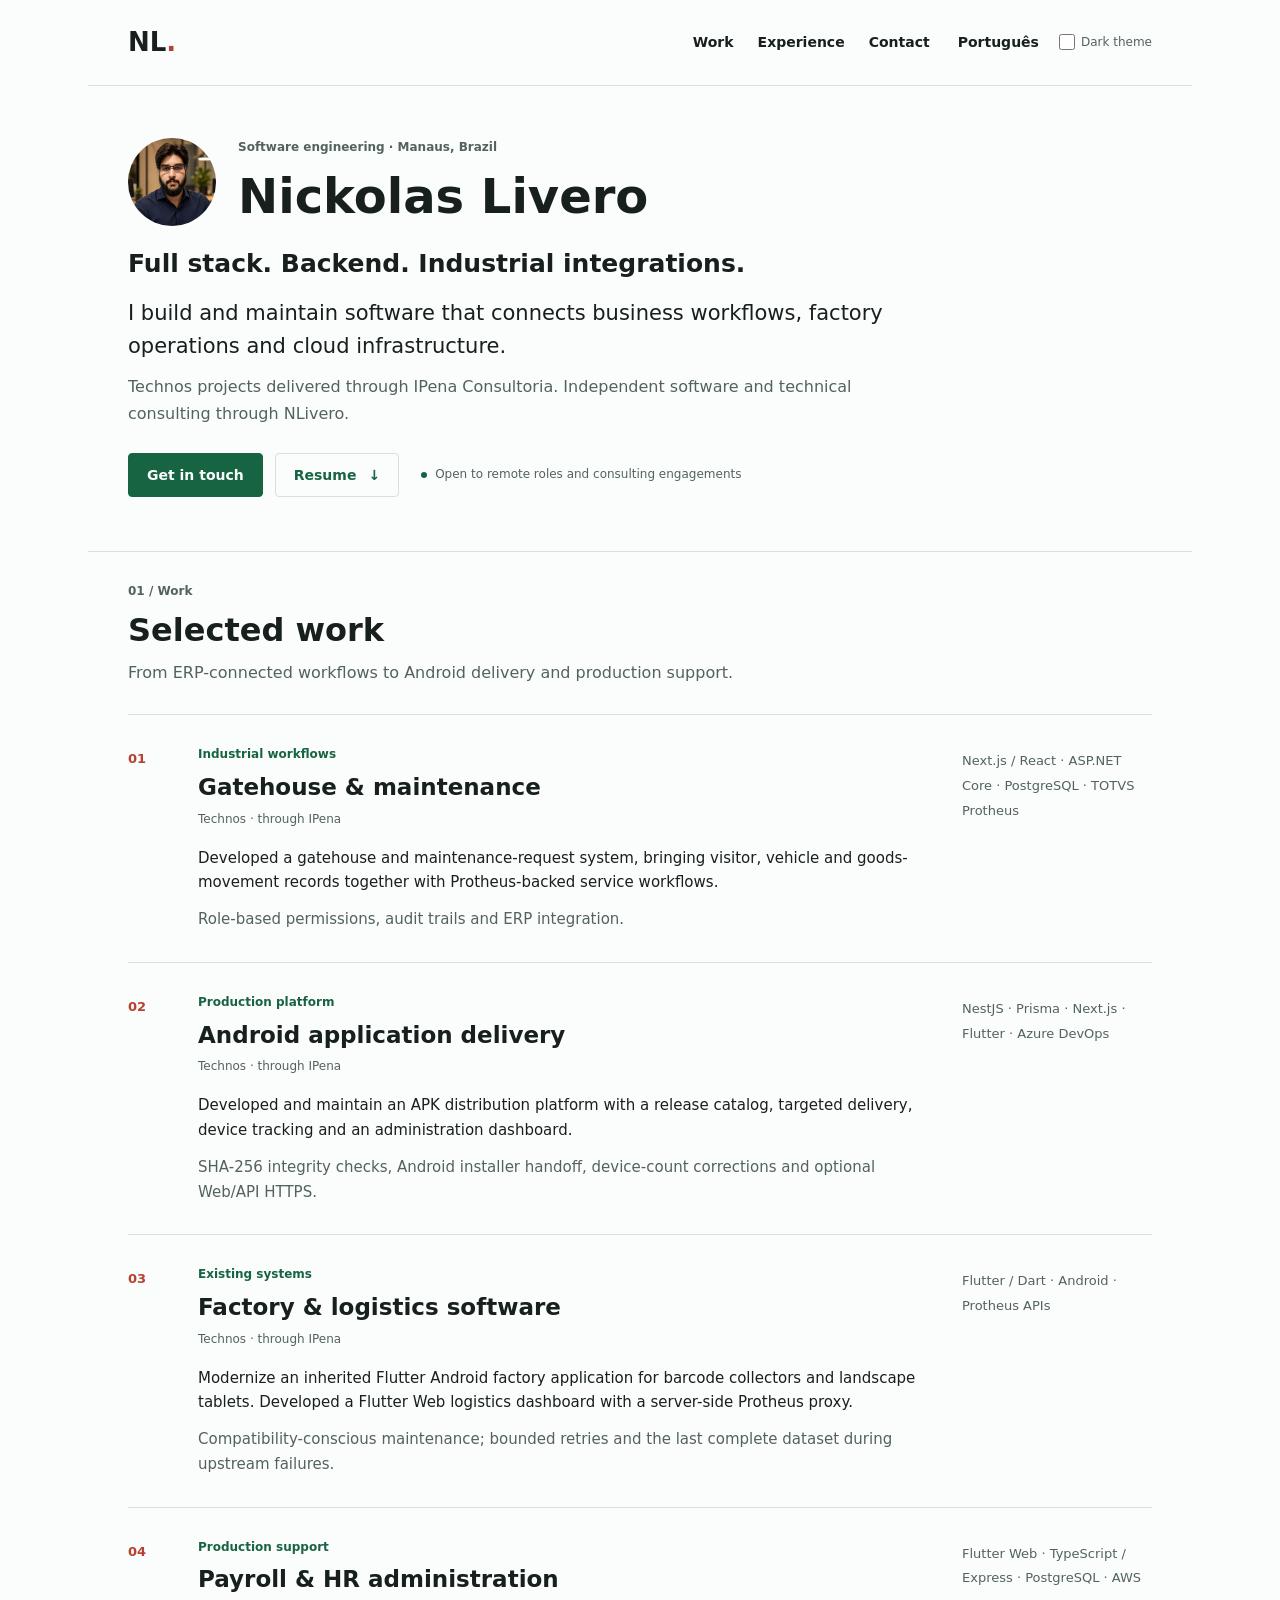
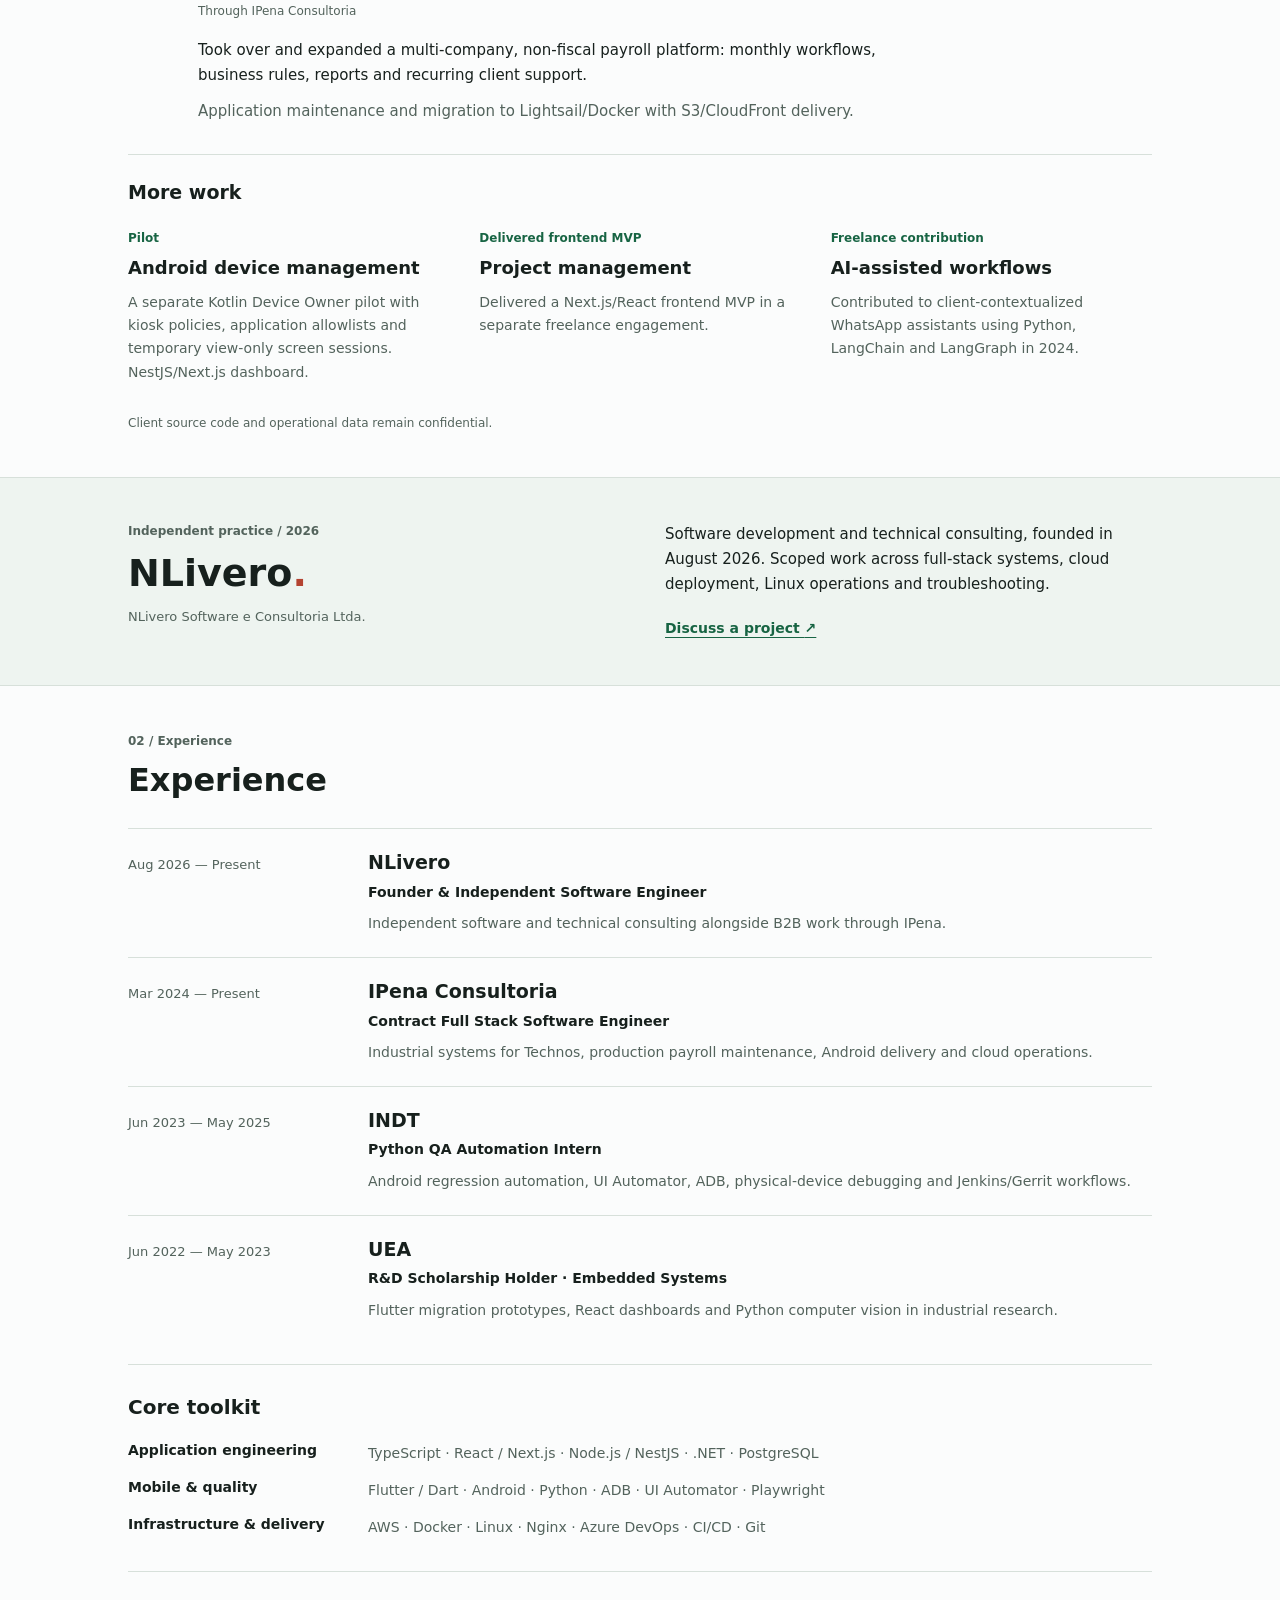
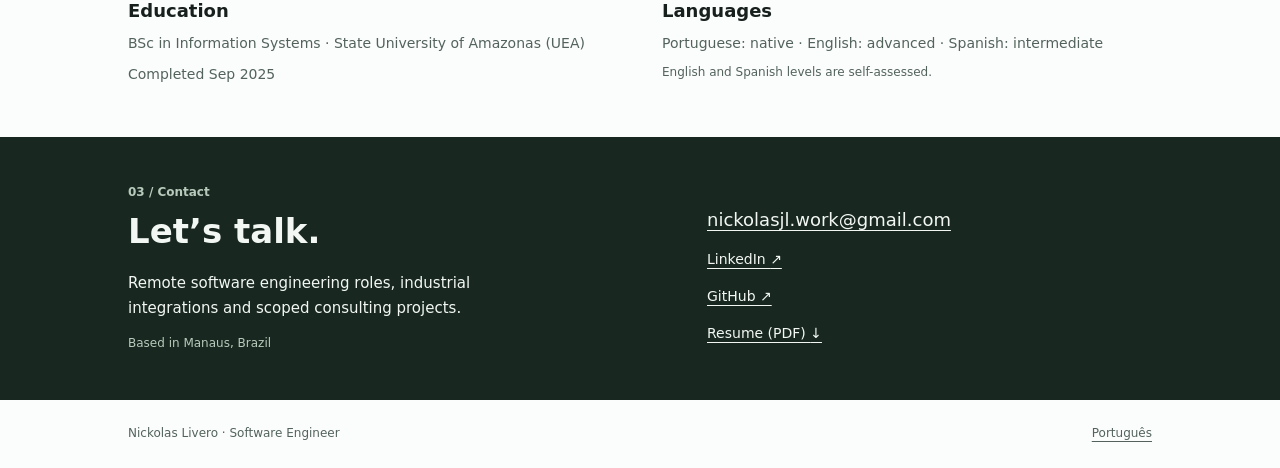
==== commit 6c447009: "Refresh bilingual portfolio and public resume assets" ====
--- a/index.html
+++ b/index.html
@@ -3,1485 +3,99 @@
 <head>
   <meta charset="utf-8">
   <meta name="viewport" content="width=device-width, initial-scale=1">
-  <title>Nickolas Livero - Full Stack Software Engineer, Backend, Cloud and Automation</title>
-  <meta name="description" content="Nickolas Livero is a Full Stack Software Engineer focused on backend APIs, cloud delivery, business automation, TypeScript, Python, Flutter, AWS, Docker, and production support.">
-  <meta name="keywords" content="Full Stack Software Engineer, Backend Engineer, Software Engineer, TypeScript, Python, FastAPI, Node.js, NestJS, Express.js, React, Next.js, Flutter, Dart, REST APIs, Swagger, OpenAPI, PostgreSQL, MySQL, SQL, AWS, ECS, ECR, EC2, S3, Route 53, CloudFront, Application Load Balancer, Docker, Linux, Nginx, CI/CD, Jenkins, Azure DevOps, Gerrit, Git, Business Automation, Production Support, API Integration">
-  <meta name="author" content="Nickolas J. S. Livero">
-  <meta name="robots" content="index, follow">
-  <meta name="theme-color" content="#0f172a">
-  <meta name="color-scheme" content="light dark">
+  <title>Nickolas Livero | Software Engineer &amp; NLivero Founder</title>
+  <meta name="description" content="Software engineer in Manaus, Brazil. Full-stack systems, industrial integrations, Android application delivery and cloud operations. Founder of NLivero.">
+  <meta name="theme-color" content="#fbfcfc">
   <link rel="canonical" href="https://nickolaslivero.github.io/">
-  <link rel="alternate" hreflang="x-default" href="https://nickolaslivero.github.io/">
   <link rel="alternate" hreflang="en" href="https://nickolaslivero.github.io/">
   <link rel="alternate" hreflang="pt-BR" href="https://nickolaslivero.github.io/pt-br.html">
-  <link rel="icon" type="image/png" sizes="32x32" href="assets/favicon-32.png">
-  <link rel="apple-touch-icon" sizes="180x180" href="assets/apple-touch-icon.png">
+  <link rel="alternate" hreflang="x-default" href="https://nickolaslivero.github.io/">
+  <meta property="og:type" content="website">
+  <meta property="og:locale" content="en_US">
+  <meta property="og:url" content="https://nickolaslivero.github.io/">
+  <meta property="og:title" content="Nickolas Livero | Software Engineer &amp; NLivero Founder">
+  <meta property="og:description" content="Software engineer in Manaus, Brazil. Full-stack systems, industrial integrations, Android application delivery and cloud operations. Founder of NLivero.">
+  <meta property="og:image" content="https://nickolaslivero.github.io/assets/nickolas-livero-linkedin.jpeg">
+  <meta name="twitter:card" content="summary">
+  <meta name="twitter:title" content="Nickolas Livero | Software Engineer &amp; NLivero Founder">
+  <meta name="twitter:description" content="Software engineer in Manaus, Brazil. Full-stack systems, industrial integrations, Android application delivery and cloud operations. Founder of NLivero.">
+  <meta name="twitter:image" content="https://nickolaslivero.github.io/assets/nickolas-livero-linkedin.jpeg">
+  <link rel="icon" href="assets/favicon-32.png" sizes="32x32">
+  <link rel="apple-touch-icon" href="assets/apple-touch-icon.png">
   <link rel="manifest" href="site.webmanifest">
-  <meta property="og:title" content="Nickolas Livero - Software Engineer">
-  <meta property="og:description" content="Full stack/backend systems, cloud delivery, APIs, automation, and production software ownership.">
-  <meta property="og:url" content="https://nickolaslivero.github.io/">
-  <meta property="og:image" content="https://nickolaslivero.github.io/assets/social-preview.png">
-  <meta property="og:image:width" content="1200">
-  <meta property="og:image:height" content="630">
-  <meta property="og:type" content="website">
-  <meta name="twitter:card" content="summary">
-  <meta name="twitter:title" content="Nickolas Livero - Software Engineer">
-  <meta name="twitter:description" content="Full Stack Software Engineer focused on backend APIs, cloud delivery, automation, Flutter, Python, TypeScript, and AWS.">
-  <meta name="twitter:image" content="https://nickolaslivero.github.io/assets/social-preview.png">
-  <script>
-    (() => {
-      try {
-        const stored = localStorage.getItem('nickolas-theme');
-        const systemDark = window.matchMedia && window.matchMedia('(prefers-color-scheme: dark)').matches;
-        document.documentElement.dataset.theme = stored === 'dark' || stored === 'light'
-          ? stored
-          : systemDark ? 'dark' : 'light';
-      } catch (_) {
-        document.documentElement.dataset.theme = 'light';
-      }
-    })();
-  </script>
-  <style>
-    :root {
-      --bg: #eef2f6;
-      --panel: #f8fafc;
-      --ink: #111827;
-      --muted: #4b5563;
-      --line: #d1d5db;
-      --accent: #0f766e;
-      --accent-dark: #115e59;
-      --blue: #1d4ed8;
-      --code: #0f172a;
-      --code-line: #334155;
-      --code-muted: #e2e8f0;
-      --topbar-bg: rgba(238, 242, 246, 0.92);
-      --button-bg: #111827;
-      --button-text: #ffffff;
-      --bg-gradient:
-        radial-gradient(circle at 12% 8%, rgba(20, 184, 166, 0.16), transparent 28%),
-        linear-gradient(180deg, #f8fafc 0%, #eef2f6 42%, #e5e7eb 100%);
-      --panel-soft: rgba(248, 250, 252, 0.82);
-      --shadow-soft: 0 18px 45px rgba(15, 23, 42, 0.08);
-      --shadow-hover: 0 22px 55px rgba(15, 23, 42, 0.14);
-      --surface-highlight: rgba(255, 255, 255, 0.72);
-      --accent-wash: rgba(15, 118, 110, 0.10);
-      --radius: 8px;
-      --radius-sm: 6px;
-    }
-
-    [data-theme="dark"] {
-      --bg: #0f172a;
-      --panel: #111827;
-      --ink: #f8fafc;
-      --muted: #e2e8f0;
-      --line: #334155;
-      --accent: #5eead4;
-      --accent-dark: #99f6e4;
-      --blue: #93c5fd;
-      --code: #020617;
-      --code-line: #334155;
-      --code-muted: #cbd5e1;
-      --topbar-bg: rgba(15, 23, 42, 0.92);
-      --button-bg: #f8fafc;
-      --button-text: #111827;
-      --bg-gradient:
-        radial-gradient(circle at 12% 8%, rgba(94, 234, 212, 0.13), transparent 30%),
-        linear-gradient(180deg, #020617 0%, #0f172a 48%, #111827 100%);
-      --panel-soft: rgba(17, 24, 39, 0.82);
-      --shadow-soft: 0 18px 45px rgba(0, 0, 0, 0.24);
-      --shadow-hover: 0 24px 60px rgba(0, 0, 0, 0.34);
-      --surface-highlight: rgba(15, 23, 42, 0.76);
-      --accent-wash: rgba(94, 234, 212, 0.10);
-    }
-
-    * {
-      box-sizing: border-box;
-    }
-
-    html {
-      scroll-behavior: smooth;
-    }
-
-    body {
-      background: var(--bg-gradient);
-      color: var(--ink);
-      font-family: Inter, ui-sans-serif, system-ui, -apple-system, BlinkMacSystemFont, "Segoe UI", Arial, sans-serif;
-      line-height: 1.55;
-      margin: 0;
-      transition: background 320ms ease, background-color 320ms ease, color 220ms ease;
-    }
-
-    body::before {
-      background-image:
-        linear-gradient(rgba(15, 118, 110, 0.05) 1px, transparent 1px),
-        linear-gradient(90deg, rgba(15, 118, 110, 0.05) 1px, transparent 1px);
-      background-size: 48px 48px;
-      content: "";
-      inset: 0;
-      mask-image: linear-gradient(180deg, rgba(0, 0, 0, 0.72), transparent 62%);
-      pointer-events: none;
-      position: fixed;
-      z-index: -1;
-    }
-
-    a {
-      color: var(--blue);
-      text-decoration: none;
-      overflow-wrap: anywhere;
-    }
-
-    a:hover,
-    a:focus {
-      text-decoration: underline;
-    }
-
-    .shell {
-      margin: 0 auto;
-      max-width: 1120px;
-      padding: 0 24px;
-    }
-
-    .skip-link {
-      background: var(--button-bg);
-      color: var(--button-text);
-      font-weight: 900;
-      left: 16px;
-      padding: 10px 14px;
-      position: fixed;
-      top: 12px;
-      transform: translateY(-140%);
-      transition: transform 180ms ease;
-      z-index: 100;
-    }
-
-    .skip-link:focus {
-      outline: 3px solid var(--blue);
-      outline-offset: 2px;
-      transform: translateY(0);
-    }
-
-    .topbar {
-      background:
-        linear-gradient(180deg, var(--topbar-bg), color-mix(in srgb, var(--topbar-bg), transparent 18%));
-      border-bottom: 1px solid var(--line);
-      position: sticky;
-      top: 0;
-      z-index: 20;
-      backdrop-filter: blur(14px);
-      transition: background-color 220ms ease, border-color 220ms ease;
-    }
-
-    .topbar-inner {
-      align-items: center;
-      display: flex;
-      gap: 20px;
-      justify-content: space-between;
-      min-height: 64px;
-    }
-
-    .brand {
-      color: var(--ink);
-      font-weight: 800;
-      letter-spacing: 0;
-    }
-
-    nav {
-      align-items: center;
-      display: flex;
-      flex-wrap: wrap;
-      gap: 16px;
-      justify-content: flex-end;
-    }
-
-    nav a {
-      color: var(--muted);
-      font-size: 0.92rem;
-      font-weight: 700;
-      transition: color 180ms ease;
-      border-bottom: 2px solid transparent;
-      padding-bottom: 3px;
-    }
-
-    nav a:hover,
-    nav a:focus {
-      color: var(--ink);
-      border-bottom-color: var(--accent);
-      text-decoration: none;
-    }
-
-    .theme-toggle,
-    .language-toggle {
-      align-items: center;
-      background: var(--panel);
-      border: 1px solid var(--line);
-      color: var(--ink);
-      cursor: pointer;
-      display: inline-flex;
-      font: inherit;
-      font-size: 0.86rem;
-      font-weight: 800;
-      gap: 8px;
-      min-height: 34px;
-      padding: 6px 10px;
-      border-radius: var(--radius-sm);
-      transition: background-color 220ms ease, border-color 220ms ease, box-shadow 220ms ease, color 220ms ease, transform 220ms ease;
-    }
-
-    .theme-toggle:focus-visible,
-    .language-toggle:focus-visible {
-      outline: 3px solid var(--blue);
-      outline-offset: 2px;
-    }
-
-    .language-toggle:hover,
-    .language-toggle:focus {
-      text-decoration: none;
-    }
-
-    a:focus-visible,
-    .button:focus-visible,
-    summary:focus-visible {
-      outline: 3px solid var(--blue);
-      outline-offset: 3px;
-      text-decoration: none;
-    }
-
-    .theme-toggle:hover,
-    .language-toggle:hover {
-      border-color: var(--accent);
-      box-shadow: 0 10px 24px rgba(15, 118, 110, 0.16);
-      transform: translateY(-1px);
-    }
-
-    .theme-toggle-mark {
-      background: var(--ink);
-      border-radius: 999px;
-      display: inline-block;
-      height: 10px;
-      width: 10px;
-    }
-
-    main {
-      padding-bottom: 56px;
-    }
-
-    .hero {
-      background: linear-gradient(135deg, var(--panel-soft), rgba(255, 255, 255, 0.45));
-      border-bottom: 1px solid var(--line);
-      position: relative;
-    }
-
-    [data-theme="dark"] .hero {
-      background: linear-gradient(135deg, var(--panel-soft), rgba(15, 23, 42, 0.35));
-    }
-
-    .hero-grid {
-      align-items: center;
-      display: grid;
-      gap: 42px;
-      grid-template-columns: minmax(0, 1.1fr) minmax(320px, 0.9fr);
-      padding: 54px 24px 42px;
-    }
-
-    .eyebrow {
-      color: var(--accent-dark);
-      font-size: 0.78rem;
-      font-weight: 800;
-      letter-spacing: 0.14em;
-      margin: 0 0 12px;
-      text-transform: uppercase;
-    }
-
-    h1,
-    h2,
-    h3,
-    p {
-      margin: 0;
-    }
-
-    h1 {
-      font-size: clamp(2.35rem, 5vw, 4.8rem);
-      line-height: 0.98;
-      max-width: 820px;
-    }
-
-    h2 {
-      font-size: clamp(1.7rem, 3vw, 2.4rem);
-      line-height: 1.1;
-    }
-
-    h3 {
-      font-size: 1.08rem;
-      line-height: 1.25;
-    }
-
-    .lead {
-      color: var(--muted);
-      font-size: 1.12rem;
-      margin-top: 18px;
-      max-width: 760px;
-    }
-
-    .availability {
-      align-items: center;
-      background: var(--accent-wash);
-      border: 1px solid color-mix(in srgb, var(--accent) 38%, transparent);
-      color: var(--ink);
-      display: inline-flex;
-      font-size: 0.9rem;
-      font-weight: 800;
-      gap: 8px;
-      margin-top: 18px;
-      padding: 8px 11px;
-      border-radius: var(--radius-sm);
-    }
-
-    .availability::before {
-      background: var(--accent);
-      border-radius: 999px;
-      content: "";
-      height: 8px;
-      width: 8px;
-    }
-
-    .actions {
-      display: flex;
-      flex-wrap: wrap;
-      gap: 12px;
-      margin-top: 28px;
-    }
-
-    .button {
-      align-items: center;
-      border: 1px solid var(--ink);
-      color: var(--ink);
-      display: inline-flex;
-      font-size: 0.95rem;
-      font-weight: 800;
-      justify-content: center;
-      min-height: 44px;
-      padding: 10px 16px;
-      border-radius: var(--radius-sm);
-      white-space: nowrap;
-      transition: background-color 220ms ease, border-color 220ms ease, box-shadow 220ms ease, color 220ms ease, transform 220ms ease;
-    }
-
-    .button.secondary-link {
-      border-color: var(--line);
-      color: var(--muted);
-      min-height: 38px;
-      padding: 8px 12px;
-    }
-
-    .button.primary {
-      background:
-        linear-gradient(135deg, var(--button-bg), color-mix(in srgb, var(--button-bg), var(--accent) 18%));
-      color: var(--button-text);
-    }
-
-    .button:hover,
-    .button:focus {
-      text-decoration: none;
-    }
-
-    .button:hover,
-    .button:focus-visible {
-      border-color: var(--accent);
-      box-shadow: 0 12px 28px rgba(15, 118, 110, 0.18);
-      transform: translateY(-2px);
-    }
-
-    .button.primary:hover,
-    .button.primary:focus-visible {
-      background:
-        linear-gradient(135deg, var(--accent-dark), color-mix(in srgb, var(--accent-dark), var(--blue) 18%));
-      border-color: var(--accent-dark);
-      color: #ffffff;
-    }
-
-    .metrics {
-      display: grid;
-      gap: 12px;
-      grid-template-columns: repeat(3, 1fr);
-      margin-top: 24px;
-    }
-
-    .metric {
-      background: var(--surface-highlight);
-      border: 1px solid var(--line);
-      border-top: 3px solid var(--accent);
-      padding: 12px 14px;
-      border-radius: var(--radius-sm);
-      transition: border-color 220ms ease, box-shadow 220ms ease, transform 220ms ease;
-    }
-
-    .metric:hover {
-      border-color: var(--accent);
-      box-shadow: var(--shadow-soft);
-      transform: translateY(-2px);
-    }
-
-    .metric strong {
-      display: block;
-      font-size: 1.4rem;
-      line-height: 1;
-    }
-
-    .metric span {
-      color: var(--muted);
-      display: block;
-      font-size: 0.88rem;
-      margin-top: 6px;
-    }
-
-    .system-map {
-      background: linear-gradient(145deg, var(--code), #111827 58%, #0f766e);
-      color: #e5e7eb;
-      min-height: 100%;
-      padding: 24px;
-      border-radius: var(--radius);
-      box-shadow: var(--shadow-soft);
-      transition: background 220ms ease, box-shadow 220ms ease;
-    }
-
-    .profile-visual {
-      align-items: center;
-      border-bottom: 1px solid var(--code-line);
-      display: flex;
-      gap: 14px;
-      margin-bottom: 20px;
-      padding-bottom: 18px;
-    }
-
-    .profile-visual img {
-      border: 2px solid var(--code-line);
-      border-radius: 999px;
-      height: 96px;
-      object-fit: cover;
-      object-position: center 34%;
-      width: 96px;
-      box-shadow: 0 0 0 6px rgba(94, 234, 212, 0.08);
-    }
-
-    .profile-visual strong {
-      color: #ffffff;
-      display: block;
-      font-size: 1.08rem;
-      line-height: 1.2;
-    }
-
-    .profile-visual span {
-      color: var(--code-muted);
-      display: block;
-      font-size: 0.92rem;
-      margin-top: 3px;
-    }
-
-    .system-map h2 {
-      color: #ffffff;
-      font-size: 1.05rem;
-      margin-bottom: 18px;
-      text-transform: uppercase;
-    }
-
-    .flow {
-      display: grid;
-      gap: 12px;
-    }
-
-    .node {
-      border: 1px solid var(--code-line);
-      padding: 14px;
-      border-radius: var(--radius-sm);
-      transition: border-color 220ms ease, transform 220ms ease;
-    }
-
-    .node:hover {
-      border-color: var(--accent);
-      transform: translateX(3px);
-    }
-
-    .node strong {
-      color: #ffffff;
-      display: block;
-      margin-bottom: 4px;
-    }
-
-    .node span {
-      color: var(--code-muted);
-      font-size: 0.9rem;
-    }
-
-    .section {
-      padding: 58px 0 0;
-    }
-
-    .section-head {
-      align-items: end;
-      border-top: 3px solid var(--ink);
-      display: flex;
-      gap: 20px;
-      justify-content: space-between;
-      padding-top: 18px;
-    }
-
-    .section-head p {
-      color: var(--muted);
-      max-width: 560px;
-    }
-
-    .grid {
-      display: grid;
-      gap: 18px;
-      margin-top: 26px;
-    }
-
-    .grid.two {
-      grid-template-columns: repeat(2, minmax(0, 1fr));
-    }
-
-    .grid.three {
-      grid-template-columns: repeat(3, minmax(0, 1fr));
-    }
-
-    .card {
-      background: var(--panel);
-      border: 1px solid var(--line);
-      padding: 22px;
-      border-radius: var(--radius);
-      box-shadow: var(--shadow-soft);
-      position: relative;
-      transition: background-color 220ms ease, border-color 220ms ease, box-shadow 220ms ease, transform 220ms ease;
-    }
-
-    .card::before {
-      background: linear-gradient(90deg, var(--accent), transparent 72%);
-      border-radius: var(--radius) var(--radius) 0 0;
-      content: "";
-      height: 3px;
-      left: 0;
-      opacity: 0;
-      position: absolute;
-      right: 0;
-      top: 0;
-      transition: opacity 220ms ease;
-    }
-
-    .card.featured {
-      background:
-        linear-gradient(180deg, color-mix(in srgb, var(--accent) 8%, transparent), transparent 44%),
-        var(--panel);
-      border-top: 4px solid var(--accent);
-    }
-
-    .impact {
-      border-left: 3px solid var(--accent);
-      color: var(--ink);
-      font-size: 0.92rem;
-      font-weight: 800;
-      margin-top: 14px;
-      padding-left: 10px;
-    }
-
-    .additional-work {
-      margin-top: 28px;
-    }
-
-    .additional-work summary {
-      border: 1px solid var(--line);
-      color: var(--ink);
-      cursor: pointer;
-      font-weight: 900;
-      padding: 14px 16px;
-      border-radius: var(--radius-sm);
-      transition: border-color 220ms ease, box-shadow 220ms ease;
-    }
-
-    .additional-work summary:hover,
-    .additional-work summary:focus-visible {
-      border-color: var(--accent);
-      box-shadow: var(--shadow-soft);
-    }
-
-    .additional-work .grid {
-      margin-top: 18px;
-    }
-
-    .card:hover {
-      border-color: var(--accent);
-      box-shadow: var(--shadow-hover);
-      transform: translateY(-3px);
-    }
-
-    .card:hover::before {
-      opacity: 1;
-    }
-
-    .card p,
-    .card li {
-      color: var(--muted);
-    }
-
-    .card ul {
-      margin: 14px 0 0;
-      padding-left: 19px;
-    }
-
-    .tagline {
-      color: var(--accent-dark);
-      font-size: 0.78rem;
-      font-weight: 800;
-      letter-spacing: 0.12em;
-      margin-bottom: 10px;
-      text-transform: uppercase;
-    }
-
-    .card a,
-    .role a {
-      font-weight: 800;
-    }
-
-    .stack {
-      display: flex;
-      flex-wrap: wrap;
-      gap: 8px;
-      margin-top: 18px;
-    }
-
-    .stack span {
-      border: 1px solid var(--line);
-      color: var(--ink);
-      font-size: 0.84rem;
-      font-weight: 700;
-      padding: 5px 8px;
-      border-radius: 999px;
-      max-width: 100%;
-      overflow-wrap: anywhere;
-      background: rgba(15, 118, 110, 0.06);
-      transition: background-color 220ms ease, border-color 220ms ease, transform 220ms ease;
-    }
-
-    .stack span:hover {
-      background: rgba(15, 118, 110, 0.12);
-      border-color: var(--accent);
-      transform: translateY(-1px);
-    }
-
-    .timeline {
-      display: grid;
-      gap: 16px;
-      margin-top: 26px;
-    }
-
-    .role {
-      background: var(--panel);
-      border-left: 4px solid var(--ink);
-      padding: 20px 22px;
-      border-radius: var(--radius-sm);
-      box-shadow: var(--shadow-soft);
-      transition: background-color 220ms ease, border-color 220ms ease, box-shadow 220ms ease, transform 220ms ease;
-    }
-
-    .role:hover {
-      border-color: var(--accent);
-      box-shadow: var(--shadow-hover);
-      transform: translateY(-3px);
-    }
-
-    .role-header {
-      align-items: baseline;
-      display: flex;
-      gap: 16px;
-      justify-content: space-between;
-    }
-
-    .role time {
-      color: var(--muted);
-      flex: 0 0 auto;
-      font-size: 0.92rem;
-      font-weight: 700;
-    }
-
-    .role ul {
-      margin: 14px 0 0;
-      padding-left: 19px;
-    }
-
-    .role li {
-      color: var(--muted);
-      margin: 7px 0;
-    }
-
-    footer {
-      border-top: 1px solid var(--line);
-      color: var(--muted);
-      margin-top: 58px;
-      padding: 28px 0;
-    }
-
-    @keyframes rise-in {
-      from {
-        opacity: 0;
-        transform: translateY(14px);
-      }
-
-      to {
-        opacity: 1;
-        transform: translateY(0);
-      }
-    }
-
-    .hero-grid > *,
-    .section {
-      animation: rise-in 520ms ease both;
-    }
-
-    footer .shell {
-      align-items: center;
-      display: flex;
-      gap: 18px;
-      justify-content: space-between;
-    }
-
-    h1,
-    h2,
-    h3,
-    .button,
-    .card,
-    .role {
-      overflow-wrap: anywhere;
-    }
-
-    @media (max-width: 1100px) {
-      .topbar-inner {
-        align-items: flex-start;
-        flex-direction: column;
-        gap: 10px;
-        padding-bottom: 8px;
-        padding-top: 8px;
-      }
-
-      nav {
-        gap: 10px;
-        max-width: 100%;
-        overflow-x: auto;
-        padding-bottom: 2px;
-        scrollbar-width: thin;
-      }
-
-      .hero-grid {
-        grid-template-columns: minmax(0, 1fr);
-      }
-
-      .system-map {
-        padding: 20px;
-      }
-    }
-
-    @media (max-width: 860px) {
-      .topbar-inner,
-      .section-head,
-      footer .shell {
-        align-items: flex-start;
-        flex-direction: column;
-      }
-
-      nav {
-        justify-content: flex-start;
-      }
-
-      nav > a[href="#experience"],
-      nav > a[href="#skills"] {
-        display: none;
-      }
-
-      .hero-grid,
-      .grid.two,
-      .grid.three {
-        grid-template-columns: 1fr;
-      }
-
-      .hero-grid {
-        padding: 28px 20px 30px;
-      }
-
-      h1 {
-        font-size: clamp(2.1rem, 12vw, 3.2rem);
-      }
-
-      .lead {
-        font-size: 0.98rem;
-        margin-top: 14px;
-      }
-
-      .actions {
-        gap: 10px;
-        margin-top: 22px;
-      }
-
-      .button {
-        flex: 1 1 145px;
-        min-height: 42px;
-      }
-
-      .metrics {
-        grid-template-columns: repeat(3, minmax(0, 1fr));
-        gap: 8px;
-        margin-top: 18px;
-      }
-
-      .metric {
-        padding: 9px 10px;
-      }
-
-      .metric strong {
-        font-size: 1.05rem;
-      }
-
-      .metric span {
-        font-size: 0.74rem;
-      }
-
-      .system-map {
-        display: none;
-      }
-
-
-      .metrics {
-        display: none;
-      }
-
-      #work.section {
-        padding-top: 24px;
-      }
-
-      .section-head {
-        gap: 10px;
-        padding-top: 12px;
-      }
-
-      .section-head p {
-        font-size: 0.92rem;
-      }
-
-      .role-header {
-        display: block;
-      }
-
-      .role time {
-        display: block;
-        margin-top: 4px;
-      }
-    }
-
-    @media (max-width: 520px) {
-      html,
-      body {
-        max-width: 100%;
-        overflow-x: clip;
-      }
-
-      .shell {
-        max-width: 100%;
-        padding-left: max(28px, env(safe-area-inset-left));
-        padding-right: max(28px, env(safe-area-inset-right));
-        width: 100%;
-      }
-
-      .topbar {
-        position: static;
-      }
-
-      .topbar-inner {
-        align-items: flex-start;
-        flex-direction: column;
-        gap: 8px;
-        min-height: 58px;
-        padding-bottom: 10px;
-        padding-top: 10px;
-      }
-
-      .brand {
-        flex: 1 1 auto;
-        min-width: 0;
-        overflow: hidden;
-        text-overflow: ellipsis;
-        white-space: nowrap;
-      }
-
-      nav {
-        gap: 8px;
-        justify-content: flex-start;
-        overflow: visible;
-        padding-bottom: 0;
-        width: 100%;
-      }
-
-      nav > a:not(.language-toggle) {
-        display: none;
-      }
-
-      nav > a[href^="mailto:"] {
-        display: none;
-      }
-
-      nav a,
-      .theme-toggle,
-      .language-toggle {
-        font-size: 0.82rem;
-      }
-
-      .profile-visual img {
-        height: 76px;
-        width: 76px;
-      }
-
-      .hero-grid {
-        box-sizing: border-box;
-        padding: 22px max(28px, env(safe-area-inset-right)) 94px max(28px, env(safe-area-inset-left));
-        width: 100%;
-      }
-
-      .eyebrow {
-        font-size: 0.66rem;
-        line-height: 1.45;
-        margin-bottom: 8px;
-      }
-
-      h1 {
-        font-size: clamp(1.78rem, 10.5vw, 2.35rem);
-        line-height: 0.95;
-        max-width: 100%;
-      }
-
-      .lead {
-        display: -webkit-box;
-        font-size: 0.92rem;
-        line-height: 1.45;
-        margin-top: 10px;
-        -webkit-box-orient: vertical;
-        -webkit-line-clamp: 4;
-        overflow: hidden;
-      }
-
-      .availability {
-        display: none;
-      }
-
-      .actions {
-        display: grid;
-        gap: 8px;
-        grid-template-columns: repeat(2, minmax(0, 1fr));
-        margin-top: 16px;
-        max-width: 100%;
-        width: 100%;
-      }
-
-      .button {
-        box-sizing: border-box;
-        flex: initial;
-        font-size: 0.78rem;
-        min-height: 38px;
-        min-width: 0;
-        padding: 8px 10px;
-        white-space: normal;
-        width: 100%;
-      }
-
-      #work.section {
-        margin-top: -94px;
-        padding-top: 0;
-        position: relative;
-        z-index: 2;
-      }
-
-      #work .section-head {
-        display: none;
-      }
-
-      #work .grid {
-        margin-top: 0;
-      }
-
-      .card {
-        padding: 16px;
-      }
-    }
-
-    @media (max-width: 420px) {
-      .actions {
-        gap: 7px;
-        grid-template-columns: repeat(2, minmax(0, 1fr));
-        margin-top: 14px;
-      }
-
-      .button {
-        font-size: 0.74rem;
-        min-height: 36px;
-        padding: 7px 8px;
-      }
-    }
-
-    @media (max-width: 380px) {
-      .shell {
-        padding-left: max(24px, env(safe-area-inset-left));
-        padding-right: max(24px, env(safe-area-inset-right));
-      }
-
-      .hero-grid {
-        padding-left: max(24px, env(safe-area-inset-left));
-        padding-right: max(24px, env(safe-area-inset-right));
-      }
-
-      h1 {
-        font-size: clamp(1.65rem, 10vw, 2rem);
-      }
-    }
-
-    @media (prefers-reduced-motion: reduce) {
-      html {
-        scroll-behavior: auto;
-      }
-
-      *,
-      *::before,
-      *::after {
-        animation: none !important;
-        scroll-behavior: auto !important;
-        transition: none !important;
-        transform: none !important;
-      }
-
-      .skip-link {
-        transform: translateY(-140%) !important;
-      }
-
-      .skip-link:focus {
-        transform: translateY(0) !important;
-      }
-    }
-
-    @media (forced-colors: active) {
-      .button,
-      .card,
-      .role,
-      .system-map,
-      .node,
-      .theme-toggle,
-      .language-toggle,
-      .metric,
-      .additional-work summary {
-        border: 1px solid CanvasText;
-        box-shadow: none;
-      }
-
-      .button.primary,
-      .skip-link {
-        background: Highlight;
-        color: HighlightText;
-      }
-
-      a,
-      nav a {
-        color: LinkText;
-      }
-    }
-  </style>
-  <script type="application/ld+json">
-    {
-      "@context": "https://schema.org",
-      "@type": "Person",
-      "name": "Nickolas J. S. Livero",
-      "jobTitle": "Software Engineer",
-      "email": "mailto:nickolasjl.work@gmail.com",
-      "url": "https://nickolaslivero.github.io/",
-      "sameAs": [
-        "https://github.com/nickolaslivero",
-        "https://www.linkedin.com/in/nickolaslivero/"
-      ],
-      "knowsAbout": [
-        "Software Engineering",
-        "Full Stack Development",
-        "Backend APIs",
-        "Business Automation",
-        "Cloud Infrastructure",
-        "TypeScript",
-        "Python",
-        "FastAPI",
-        "React",
-        "Next.js",
-        "Flutter",
-        "AWS",
-        "Docker",
-        "Linux",
-        "Nginx",
-        "PostgreSQL",
-        "MySQL",
-        "REST APIs",
-        "CI/CD",
-        "Technical Documentation",
-        "Applied AI Workflows",
-        "LLM Integration"
-      ]
-    }
-  </script>
+  <link rel="stylesheet" href="assets/site.css">
+  <script src="assets/site.js" defer></script>
+  <script type="application/ld+json">{"@context":"https://schema.org","@type":"Person","name":"Nickolas J. S. Livero","url":"https://nickolaslivero.github.io/","jobTitle":"Software Engineer","image":"https://nickolaslivero.github.io/assets/nickolas-livero-linkedin.jpeg","sameAs":["https://github.com/nickolaslivero","https://www.linkedin.com/in/nickolaslivero/"]}</script>
 </head>
 <body>
-  <a class="skip-link" href="#top">Skip to content</a>
-  <header class="topbar">
-    <div class="shell topbar-inner">
-      <a class="brand" href="#top">Nickolas J. S. Livero</a>
-      <nav aria-label="Primary navigation">
-        <a href="#work">Work</a>
-        <a href="#experience">Experience</a>
-        <a href="#skills">Skills</a>
-        <a href="#proof">Proof</a>
-        <a href="mailto:nickolasjl.work@gmail.com">Contact</a>
-        <a class="language-toggle" href="pt-br.html" hreflang="pt-BR" aria-label="Open Portuguese version">
-          <svg aria-hidden="true" width="14" height="14" viewBox="0 0 24 24" fill="none" stroke="currentColor" stroke-width="2" stroke-linecap="round" stroke-linejoin="round">
-            <circle cx="12" cy="12" r="10"></circle>
-            <path d="M2 12h20"></path>
-            <path d="M12 2a15.3 15.3 0 0 1 4 10 15.3 15.3 0 0 1-4 10 15.3 15.3 0 0 1-4-10 15.3 15.3 0 0 1 4-10z"></path>
-          </svg>
-          <span>Português</span>
-        </a>
-        <button class="theme-toggle" type="button" aria-label="Switch to dark mode" aria-pressed="false" data-theme-toggle>
-          <span class="theme-toggle-mark" aria-hidden="true"></span>
-          <span data-theme-label>Dark</span>
-        </button>
-      </nav>
+  <a class="skip-link" href="#main">Skip to content</a>
+  <header class="site-header wrap">
+    <a class="brand" href="index.html" aria-label="Nickolas Livero">NL<span>.</span></a>
+    <nav aria-label="Main navigation">
+      <a href="#work">Work</a>
+      <a href="#experience">Experience</a>
+      <a href="#contact">Contact</a>
+    </nav>
+    <div class="header-tools">
+      <a class="language" href="pt-br.html" lang="pt-BR">Português</a>
+      <label class="theme-control" hidden><input id="theme-toggle" type="checkbox" role="switch"><span>Dark theme</span></label>
     </div>
   </header>
-
-  <main id="top">
-    <section class="hero">
-      <div class="shell hero-grid">
-        <div>
-          <p class="eyebrow">Full Stack Software Engineer - Backend - Cloud - Automation</p>
-          <h1>Nickolas Livero</h1>
-          <p class="lead">
-            I build production web, backend, and automation systems with TypeScript, Python, Flutter, and AWS. I am focused on full stack/backend roles where delivery, reliability, and business automation matter.
-          </p>
-          <p class="availability">Open to remote full stack/backend roles, UTC-friendly, based in Brazil</p>
-          <div class="actions">
-            <a class="button primary" href="resume.pdf">Download resume</a>
-            <a class="button" href="mailto:nickolasjl.work@gmail.com">Contact me</a>
-            <a class="button" href="resume-pt.pdf" hreflang="pt-BR">Currículo PT-BR</a>
-            <a class="button secondary-link" href="https://github.com/nickolaslivero" target="_blank" rel="noopener noreferrer">GitHub</a>
-            <a class="button secondary-link" href="https://www.linkedin.com/in/nickolaslivero/" target="_blank" rel="noopener noreferrer">LinkedIn</a>
-          </div>
-          <div class="metrics" aria-label="Career metrics">
-            <div class="metric">
-              <strong>4+ years</strong>
-              <span>software, backend, cloud, and product delivery</span>
-            </div>
-            <div class="metric">
-              <strong>400+ checks</strong>
-              <span>automated across validation and release workflows</span>
-            </div>
-            <div class="metric">
-              <strong>60-70%</strong>
-              <span>manual work reduction in validated workflows</span>
-            </div>
-          </div>
-        </div>
-
-        <aside class="system-map" aria-label="System delivery map">
-          <div class="profile-visual">
-            <img src="assets/nickolas-livero-linkedin.jpeg" alt="Nickolas Livero profile photo" width="96" height="96">
-            <p>
-              <strong>End-to-end ownership</strong>
-              <span>Business context, code, cloud, automation, support</span>
-            </p>
-          </div>
-          <h2>How I Deliver</h2>
-          <div class="flow">
-            <div class="node">
-              <strong>Product and business context</strong>
-              <span>requirements, constraints, workflow mapping, technical tradeoffs</span>
-            </div>
-            <div class="node">
-              <strong>Application engineering</strong>
-              <span>TypeScript, Python, Flutter, React, Next.js, REST APIs, Android tooling</span>
-            </div>
-            <div class="node">
-              <strong>Automation and validation</strong>
-              <span>Python automation, release validation, test pipelines, operational support, data processing</span>
-            </div>
-            <div class="node">
-              <strong>Cloud deployment</strong>
-              <span>AWS ECS, ECR, EC2, S3, Route 53, CloudFront, load balancing, Docker, Linux, Nginx, DNS, VPN</span>
-            </div>
-          </div>
-        </aside>
+  <main id="main" tabindex="-1">
+    <section class="intro wrap" aria-labelledby="name">
+      <div class="identity">
+        <img class="portrait" src="assets/nickolas-livero-linkedin.jpeg" width="88" height="88" alt="Nickolas Livero">
+        <div><p class="eyebrow">Software engineering · Manaus, Brazil</p><h1 id="name">Nickolas Livero</h1></div>
+      </div>
+      <h2 class="role">Full stack. Backend. Industrial integrations.</h2>
+      <p class="lead">I build and maintain software that connects business workflows, factory operations and cloud infrastructure.</p>
+      <p class="intro-detail">Technos projects delivered through IPena Consultoria. Independent software and technical consulting through NLivero.</p>
+      <div class="intro-actions">
+        <a class="button primary" href="mailto:nickolasjl.work@gmail.com">Get in touch</a>
+        <a class="button" href="cv-en.pdf" download aria-label="Download English resume">Resume <span aria-hidden="true">↓</span></a>
+        <p class="availability"><span aria-hidden="true"></span>Open to remote roles and consulting engagements</p>
       </div>
     </section>
-
-    <section id="work" class="section">
-      <div class="shell">
-        <div class="section-head">
-          <h2>Selected Work</h2>
-          <p>Primary proof of production ownership, business automation, cloud delivery, and technical range.</p>
-        </div>
-        <div class="grid two">
-          <article class="card featured">
-            <p class="tagline">Production - Cloud - Full Stack</p>
-            <h3>PEDLOG Payroll and Administrative System</h3>
-            <p>Built and deployed a production administrative system for a transportation company, covering frontend, backend APIs, database infrastructure, DNS, CDN, load balancing, AWS operations, reporting, and production support.</p>
-            <p class="impact">Impact: moved payroll/admin work into a live production workflow and reduced manual administrative effort in validated flows by up to 60-70%.</p>
-            <div class="stack">
-              <span>Flutter Web</span><span>APIs</span><span>Database</span><span>AWS ECS</span><span>ECR</span><span>EC2</span><span>CloudFront</span><span>ALB</span>
-            </div>
-            <p><a href="https://administracaopedlog.ipenaconsultoria.com.br/" target="_blank" rel="noopener noreferrer">Open live system</a></p>
-          </article>
-
-          <article class="card featured">
-            <p class="tagline">Backend - Tests - Business Rules</p>
-            <h3>iCheck/PEDLOG Backend</h3>
-            <p>Worked on backend APIs for administrative and payroll workflows using documented REST endpoints, relational data, automated tests, mocks, and business-rule validation.</p>
-            <p class="impact">Impact: reduced change risk by making payroll/admin rules explicit, documented, and covered by API-level tests.</p>
-            <div class="stack">
-              <span>Express</span><span>TypeScript</span><span>PostgreSQL</span><span>Knex</span><span>Swagger/OpenAPI</span><span>Jest</span><span>Supertest</span><span>AWS S3</span>
-            </div>
-            <p><a href="#experience">See delivery context</a></p>
-          </article>
-
-          <article class="card featured">
-            <p class="tagline">Android Distribution - Backend - Internal Tooling</p>
-            <h3>i-repos Android Distribution Hub</h3>
-            <p>Building an internal Android app distribution and validation hub for apps, versions, rollouts, devices, artifacts, and authentication, connecting backend APIs with administrative workflows and Android tooling.</p>
-            <p class="impact">Impact: creates a safer internal path for Android tablet app updates, version control, and rollout validation.</p>
-            <div class="stack">
-              <span>NestJS</span><span>Swagger</span><span>JWT</span><span>Prisma</span><span>TypeScript</span><span>Android</span><span>Kotlin</span><span>Gradle</span>
-            </div>
-            <p><a href="#skills">See technical focus</a></p>
-          </article>
-
-          <article class="card featured">
-            <p class="tagline">B2B - ERP - Software House</p>
-            <h3>IPENA Consultoria Website</h3>
-            <p>Delivered the institutional website for a B2B industrial software house focused on TOTVS Protheus consulting, API integrations, ERP support, and custom software.</p>
-            <p class="impact">Impact: gave the company a clearer B2B sales surface for ERP consulting, API integration, and custom software work.</p>
-            <div class="stack">
-              <span>Next.js</span><span>SEO</span><span>B2B</span><span>AWS S3</span><span>Route 53</span><span>ERP Context</span>
-            </div>
-            <p><a href="https://ipenaconsultoria.com.br/" target="_blank" rel="noopener noreferrer">Open live website</a></p>
-          </article>
-        </div>
-        <details class="additional-work">
-          <summary>Additional proof: AI, infrastructure, research, and experimental tooling</summary>
-          <div class="grid two">
-          <article class="card">
-            <p class="tagline">Applied AI - Accessibility - Research</p>
-            <h3>Voice and LLM-Based Assistant</h3>
-            <p>Published SBIE 2024 research on an assistant designed to support visually impaired students using voice interaction and LLM-based workflows.</p>
-            <p class="impact">Impact: peer-reviewed proof of applied AI, accessibility, and technical communication.</p>
-            <div class="stack">
-              <span>LLMs</span><span>Voice UX</span><span>Accessibility</span><span>Research</span><span>Education</span>
-            </div>
-            <p><a href="https://sol.sbc.org.br/index.php/sbie/article/view/31461" target="_blank" rel="noopener noreferrer">Read publication</a></p>
-          </article>
-
-          <article class="card">
-            <p class="tagline">Generative AI - WhatsApp - Confidential</p>
-            <h3>AI Bot Automation Workflows</h3>
-            <p>Short confidential freelance engagement building WhatsApp automation flows with LangGraph, LangChain, agents/tools, RAG, fallback handling, and Gemini/OpenAI API workflows. Source code and client details are private.</p>
-            <p class="impact">Impact: practical exposure to agent workflows and AI automation in a client context.</p>
-            <div class="stack">
-              <span>LangGraph</span><span>LangChain</span><span>Agents</span><span>Tools</span><span>RAG</span><span>Fallback</span><span>Gemini</span><span>OpenAI</span>
-            </div>
-            <p><a href="#skills">See technical focus</a></p>
-          </article>
-
-          <article class="card">
-            <p class="tagline">Self-hosted - DevOps - Cost Reduction</p>
-            <h3>Homologation Infrastructure</h3>
-            <p>Built a low-cost homologation environment using a repurposed notebook server, Ubuntu Server, Docker containers, Tailscale VPN, AWS EC2 routing, Route 53 DNS records, and Nginx reverse proxy. Enabled client validation without duplicating AWS production costs or exposing the home network.</p>
-            <p class="impact">Impact: enabled validation while avoiding duplicated cloud infrastructure costs.</p>
-            <div class="stack">
-              <span>AWS EC2</span><span>Route 53</span><span>Tailscale</span><span>Nginx</span><span>Docker</span><span>Ubuntu Server</span><span>DNS</span><span>Hardware</span>
-            </div>
-            <p><a href="#experience">See delivery context</a></p>
-          </article>
-
-          <article class="card">
-            <p class="tagline">Experimental Tooling - ERP Context - Automation</p>
-            <h3>Protheus/TOTVS MCP Tooling</h3>
-            <p>Experimental MCP/TOTVS tooling project exploring ERP-adjacent automation, Protheus support workflows, developer operations, and AI-assisted command interfaces. Built as a personal learning and prototyping project, with focus on integration patterns, tool design, and practical business automation.</p>
-            <p class="impact">Impact: exploratory integration practice for ERP-adjacent automation and developer tooling.</p>
-            <div class="stack">
-              <span>MCP</span><span>Python</span><span>TOTVS Protheus</span><span>Automation</span><span>Developer Tools</span>
-            </div>
-            <p><a href="#skills">See technical focus</a></p>
-          </article>
-          </div>
-        </details>
+    <section class="work wrap" id="work" aria-labelledby="work-heading">
+      <div class="section-heading"><p class="eyebrow">01 / Work</p><h2 id="work-heading">Selected work</h2><p>From ERP-connected workflows to Android delivery and production support.</p></div>
+      <article class="case">
+        <div class="case-number" aria-hidden="true">01</div>
+        <div class="case-body"><p class="case-kind">Industrial workflows</p><h3>Gatehouse & maintenance</h3><p class="attribution">Technos · through IPena</p><p>Developed a gatehouse and maintenance-request system, bringing visitor, vehicle and goods-movement records together with Protheus-backed service workflows.</p><p class="outcome">Role-based permissions, audit trails and ERP integration.</p></div>
+        <p class="case-stack">Next.js / React · ASP.NET Core · PostgreSQL · TOTVS Protheus</p>
+      </article>
+      <article class="case">
+        <div class="case-number" aria-hidden="true">02</div>
+        <div class="case-body"><p class="case-kind">Production platform</p><h3>Android application delivery</h3><p class="attribution">Technos · through IPena</p><p>Developed and maintain an APK distribution platform with a release catalog, targeted delivery, device tracking and an administration dashboard.</p><p class="outcome">SHA-256 integrity checks, Android installer handoff, device-count corrections and optional Web/API HTTPS.</p></div>
+        <p class="case-stack">NestJS · Prisma · Next.js · Flutter · Azure DevOps</p>
+      </article>
+      <article class="case">
+        <div class="case-number" aria-hidden="true">03</div>
+        <div class="case-body"><p class="case-kind">Existing systems</p><h3>Factory & logistics software</h3><p class="attribution">Technos · through IPena</p><p>Modernize an inherited Flutter Android factory application for barcode collectors and landscape tablets. Developed a Flutter Web logistics dashboard with a server-side Protheus proxy.</p><p class="outcome">Compatibility-conscious maintenance; bounded retries and the last complete dataset during upstream failures.</p></div>
+        <p class="case-stack">Flutter / Dart · Android · Protheus APIs</p>
+      </article>
+      <article class="case">
+        <div class="case-number" aria-hidden="true">04</div>
+        <div class="case-body"><p class="case-kind">Production support</p><h3>Payroll & HR administration</h3><p class="attribution">Through IPena Consultoria</p><p>Took over and expanded a multi-company, non-fiscal payroll platform: monthly workflows, business rules, reports and recurring client support.</p><p class="outcome">Application maintenance and migration to Lightsail/Docker with S3/CloudFront delivery.</p></div>
+        <p class="case-stack">Flutter Web · TypeScript / Express · PostgreSQL · AWS</p>
+      </article>
+      <div class="more-work"><h3>More work</h3>
+        <div class="work-grid"><article><p class="case-kind">Pilot</p><h4>Android device management</h4><p>A separate Kotlin Device Owner pilot with kiosk policies, application allowlists and temporary view-only screen sessions. NestJS/Next.js dashboard.</p></article><article><p class="case-kind">Delivered frontend MVP</p><h4>Project management</h4><p>Delivered a Next.js/React frontend MVP in a separate freelance engagement.</p></article><article><p class="case-kind">Freelance contribution</p><h4>AI-assisted workflows</h4><p>Contributed to client-contextualized WhatsApp assistants using Python, LangChain and LangGraph in 2024.</p></article></div>
       </div>
+      <p class="confidential">Client source code and operational data remain confidential.</p>
     </section>
-
-    <section id="experience" class="section">
-      <div class="shell">
-        <div class="section-head">
-          <h2>Experience</h2>
-          <p>Hands-on engineering across production delivery, automation, cloud deployment, QA pipelines, and research prototypes.</p>
-        </div>
-        <div class="timeline">
-          <article class="role">
-            <div class="role-header">
-              <h3>Full Stack Software Engineer and Cloud Developer - IPENA Consultoria / Independent Contractor</h3>
-              <time>Mar 2024 - Present</time>
-            </div>
-            <ul>
-              <li>Built production web and administrative systems for B2B operations, including backend API work, cloud deployment, test coverage, and API integration.</li>
-              <li>Worked with Express/TypeScript/PostgreSQL/Knex and NestJS/Prisma backends, Swagger/OpenAPI documentation, JWT flows, Jest, ts-jest, Supertest, and business-rule validation.</li>
-              <li>Delivered AWS-backed and self-hosted infrastructure using ECS, ECR, EC2, S3, Route 53, CloudFront, Application Load Balancer, Docker, Ubuntu Server, Nginx reverse proxy, Tailscale VPN, DNS, and Linux workflows.</li>
-              <li>Configured a low-cost homologation environment using a repurposed notebook server, EC2 routing, Route 53 subdomain records, Docker containers, and reverse proxy access without exposing the home network.</li>
-              <li>Maintained practical hardware/software environments, including RAM, CPU and SATA SSD upgrades, Linux/Windows setup, and installer packaging experience with Inno Setup.</li>
-              <li>Integrated APIs and business data flows for ERP-adjacent industrial operations, reducing manual client work by up to 70%.</li>
-            </ul>
-          </article>
-
-          <article class="role">
-            <div class="role-header">
-              <h3>Python QA Automation and AI Intern - INDT</h3>
-              <time>Jun 2023 - May 2025</time>
-            </div>
-            <ul>
-              <li>Developed Python automation pipelines for mobile systems, regression testing, exploratory testing, and validation workflows.</li>
-              <li>Automated 400+ test cases and internal processes, reducing manual testing effort by 60%.</li>
-              <li>Worked with pytest, UI Automator XML inspection, ADB, Android Studio, introductory AOSP exposure, Cypress, Jenkins, Gerrit, Azure DevOps, and AI models for analysis, classification, and QA validation tasks.</li>
-            </ul>
-          </article>
-
-          <article class="role">
-            <div class="role-header">
-              <h3>R&D Scholarship Holder - Embedded Systems - UEA</h3>
-              <time>Jun 2022 - May 2023</time>
-            </div>
-            <ul>
-              <li>Migrated legacy Android applications from Java to Flutter and delivered two functional cross-platform prototypes.</li>
-              <li>Built React.js dashboards integrated with Python computer vision modules for industrial monitoring contexts, using academic/R&D foundations in NumPy, Pandas, TensorFlow/Keras, confusion matrix, classification, and model validation.</li>
-            </ul>
-          </article>
-        </div>
-      </div>
+    <section class="company-band" aria-labelledby="company-heading">
+      <div class="company wrap"><div><p class="eyebrow">Independent practice / <time datetime="2026-08">2026</time></p><h2 id="company-heading">NLivero<span>.</span></h2><p class="company-legal">NLivero Software e Consultoria Ltda.</p></div><div><p>Software development and technical consulting, founded in August 2026. Scoped work across full-stack systems, cloud deployment, Linux operations and troubleshooting.</p><a class="text-link" href="mailto:nickolasjl.work@gmail.com?subject=NLivero">Discuss a project <span aria-hidden="true">↗</span></a></div></div>
     </section>
-
-    <section id="skills" class="section">
-      <div class="shell">
-        <div class="section-head">
-          <h2>Technical Focus</h2>
-          <p>A practical full stack/backend base with supporting depth in automation, Android QA, cloud deployment, and cross-platform product work.</p>
-        </div>
-        <div class="grid three">
-          <article class="card">
-            <h3>Full Stack Engineering</h3>
-            <ul>
-              <li>Flutter, Dart, React, Next.js, TypeScript, JavaScript, Tailwind CSS, HTML, CSS</li>
-              <li>Python, FastAPI, Flask, SQLAlchemy, Django exposure, Node.js, NestJS, Express.js, Swagger/OpenAPI, JWT, Prisma, Knex, Java, Kotlin, Gradle exposure, C++, PostgreSQL, MySQL</li>
-              <li>REST APIs, Jest, ts-jest, Supertest, Swagger/OpenAPI, authentication, API integrations, Git, pull requests, advanced Git, Scrum, Kanban, Agile, business automation</li>
-            </ul>
-          </article>
-          <article class="card">
-            <h3>Cloud and Reliability</h3>
-            <ul>
-              <li>AWS ECS, ECR, EC2, S3, Route 53, CloudFront, Application Load Balancer, DNS, subdomains</li>
-              <li>Docker, Docker Compose, Linux, Ubuntu Server, Nginx reverse proxy, Tailscale VPN, self-hosted homologation, PowerShell</li>
-              <li>Android Studio, ADB, UI Automator, introductory AOSP exposure, Cypress, Jenkins, Gerrit, Azure DevOps, regression pipelines, hardware troubleshooting</li>
-            </ul>
-          </article>
-          <article class="card">
-            <h3>Automation and Validation</h3>
-            <ul>
-              <li>Python automation, pytest, Android validation workflows, UI Automator XML inspection, ADB, Android Studio, introductory AOSP exposure, data processing, SQL querying, and classification</li>
-              <li>LLM-assisted workflows, prompt engineering, LangChain, LangGraph, agents/tools, RAG, fallback handling, OpenAI/Gemini API workflows, documentation workflows, and applied AI experiments</li>
-              <li>Experimental MCP/TOTVS/Protheus personal tooling and SBIE 2024 research involving voice and LLM-based accessibility</li>
-            </ul>
-          </article>
-        </div>
-      </div>
+    <section class="experience wrap" id="experience" aria-labelledby="experience-heading">
+      <div class="section-heading"><p class="eyebrow">02 / Experience</p><h2 id="experience-heading">Experience</h2></div>
+      <ol class="timeline"><li><time datetime="2026-08">Aug 2026 — Present</time><div><h3>NLivero</h3><p class="position">Founder & Independent Software Engineer</p><p>Independent software and technical consulting alongside B2B work through IPena.</p></div></li><li><time datetime="2024-03">Mar 2024 — Present</time><div><h3>IPena Consultoria</h3><p class="position">Contract Full Stack Software Engineer</p><p>Industrial systems for Technos, production payroll maintenance, Android delivery and cloud operations.</p></div></li><li><time datetime="2023-06">Jun 2023 — May 2025</time><div><h3>INDT</h3><p class="position">Python QA Automation Intern</p><p>Android regression automation, UI Automator, ADB, physical-device debugging and Jenkins/Gerrit workflows.</p></div></li><li><time datetime="2022-06">Jun 2022 — May 2023</time><div><h3>UEA</h3><p class="position">R&D Scholarship Holder · Embedded Systems</p><p>Flutter migration prototypes, React dashboards and Python computer vision in industrial research.</p></div></li></ol>
+      <div class="toolkit"><h3>Core toolkit</h3><div><h4>Application engineering</h4><p>TypeScript · React / Next.js · Node.js / NestJS · .NET · PostgreSQL</p></div><div><h4>Mobile & quality</h4><p>Flutter / Dart · Android · Python · ADB · UI Automator · Playwright</p></div><div><h4>Infrastructure & delivery</h4><p>AWS · Docker · Linux · Nginx · Azure DevOps · CI/CD · Git</p></div></div>
+      <div class="background"><div><h3>Education</h3><p>BSc in Information Systems · State University of Amazonas (UEA)</p><p><time datetime="2025-09">Completed Sep 2025</time></p></div><div><h3>Languages</h3><p>Portuguese: native · English: advanced · Spanish: intermediate</p><p class="small">English and Spanish levels are self-assessed.</p></div></div>
     </section>
-
-    <section id="proof" class="section">
-      <div class="shell">
-        <div class="section-head">
-          <h2>Proof Points</h2>
-          <p>Short, defensible signals for recruiters and technical interviewers.</p>
-        </div>
-        <div class="grid three">
-          <article class="card">
-            <h3>Production and infra ownership</h3>
-            <p>Owned architecture, implementation, deployment, DNS, cloud configuration, self-hosted environments, and production support for real business systems.</p>
-          </article>
-          <article class="card">
-            <h3>Business impact</h3>
-            <p>Reduced manual work in validated workflows through automation, API integration, and production software delivery.</p>
-          </article>
-          <article class="card">
-            <h3>Remote readiness</h3>
-            <p>Advanced English, international interview experience, technical writing, async-friendly communication, and backend/full-stack delivery with API documentation, tests, cloud deployment, and production support.</p>
-          </article>
-        </div>
-      </div>
+    <section class="contact-band" id="contact" aria-labelledby="contact-heading">
+      <div class="wrap contact"><div><p class="eyebrow">03 / Contact</p><h2 id="contact-heading">Let’s talk.</h2><p>Remote software engineering roles, industrial integrations and scoped consulting projects.</p><p class="small">Based in Manaus, Brazil</p></div><div class="contact-links"><a class="email-link" href="mailto:nickolasjl.work@gmail.com">nickolasjl.work@gmail.com</a><a href="https://www.linkedin.com/in/nickolaslivero/">LinkedIn <span aria-hidden="true">↗</span></a><a href="https://github.com/nickolaslivero">GitHub <span aria-hidden="true">↗</span></a><a href="cv-en.pdf" download>Resume (PDF) <span aria-hidden="true">↓</span></a></div></div>
     </section>
   </main>
-
-  <footer>
-    <div class="shell">
-      <p>Nickolas J. S. Livero - Manaus, Brazil - Open to remote international roles</p>
-      <p><a href="mailto:nickolasjl.work@gmail.com">nickolasjl.work@gmail.com</a></p>
-    </div>
-  </footer>
-  <script>
-    (() => {
-      const storageKey = 'nickolas-theme';
-      const root = document.documentElement;
-      const toggle = document.querySelector('[data-theme-toggle]');
-      const label = document.querySelector('[data-theme-label]');
-      const themeColor = document.querySelector('meta[name="theme-color"]');
-
-      const getSystemTheme = () => {
-        return window.matchMedia && window.matchMedia('(prefers-color-scheme: dark)').matches ? 'dark' : 'light';
-      };
-
-      const getInitialTheme = () => {
-        try {
-          const stored = localStorage.getItem(storageKey);
-          if (stored === 'dark' || stored === 'light') return stored;
-        } catch (_) {
-          return getSystemTheme();
-        }
-
-        return getSystemTheme();
-      };
-
-      const applyTheme = (theme) => {
-        const normalized = theme === 'dark' ? 'dark' : 'light';
-        root.dataset.theme = normalized;
-        if (themeColor) {
-          themeColor.setAttribute('content', normalized === 'dark' ? '#0f172a' : '#eef2f6');
-        }
-        if (toggle && label) {
-          const isDark = normalized === 'dark';
-          toggle.setAttribute('aria-pressed', String(isDark));
-          toggle.setAttribute('aria-label', isDark ? 'Switch to light mode' : 'Switch to dark mode');
-          label.textContent = isDark ? 'Light' : 'Dark';
-        }
-        try {
-          localStorage.setItem(storageKey, normalized);
-        } catch (_) {
-          /* Storage can be unavailable in private browsing. */
-        }
-      };
-
-      applyTheme(getInitialTheme());
-
-      if (toggle) {
-        toggle.addEventListener('click', () => {
-          applyTheme(root.dataset.theme === 'dark' ? 'light' : 'dark');
-        });
-      }
-    })();
-  </script>
+  <footer class="wrap site-footer"><p>Nickolas Livero · Software Engineer</p><a href="pt-br.html" lang="pt-BR">Português</a></footer>
 </body>
 </html>
--- a/assets/site.css
+++ b/assets/site.css
@@ -0,0 +1,167 @@
+:root {
+  color-scheme: light;
+  --bg: #fbfcfc;
+  --text: #17201d;
+  --muted: #53635c;
+  --rule: #d7e0da;
+  --accent: #176443;
+  --accent-hover: #104a32;
+  --surface: #eef4f0;
+  --brand: #b44331;
+  --contact: #182820;
+  --contact-text: #f2f7f3;
+}
+html[data-theme="dark"] {
+  color-scheme: dark;
+  --bg: #141a17;
+  --text: #edf3ee;
+  --muted: #b5c5ba;
+  --rule: #39463d;
+  --accent: #9adbb9;
+  --accent-hover: #c1f0d4;
+  --surface: #1d2821;
+  --brand: #f2a28c;
+}
+* { box-sizing: border-box; }
+html { scroll-behavior: smooth; scroll-padding-top: 24px; }
+body { margin: 0; background: var(--bg); color: var(--text); font: 1rem/1.65 system-ui, -apple-system, "Segoe UI", sans-serif; letter-spacing: 0; }
+a { color: var(--accent); text-underline-offset: 4px; }
+a:hover { color: var(--accent-hover); }
+a, button, input { -webkit-tap-highlight-color: transparent; }
+:focus-visible { outline: 3px solid var(--brand); outline-offset: 5px; }
+img { display: block; max-width: 100%; }
+h1, h2, h3, h4, p { margin: 0; }
+h1, h2, h3, h4 { line-height: 1.25; font-weight: 650; overflow-wrap: anywhere; }
+h1 { font-size: 3rem; }
+h2 { font-size: 2rem; }
+h3 { font-size: 1.4375rem; }
+h4 { font-size: 1.125rem; }
+.wrap { max-width: 1104px; margin: 0 auto; padding-left: 40px; padding-right: 40px; }
+.skip-link { position: absolute; top: 10px; left: 12px; z-index: 2; transform: translateY(-160%); background: var(--bg); padding: 8px; }
+.skip-link:focus { transform: none; }
+.site-header { min-height: 86px; display: flex; gap: 28px; align-items: center; justify-content: space-between; border-bottom: 1px solid var(--rule); }
+.brand { font-size: 1.625rem; font-weight: 750; color: var(--text); text-decoration: none; }
+.brand span, .company h2 span { color: var(--brand); }
+.site-header nav { display: flex; flex-wrap: wrap; gap: 24px; margin-left: auto; }
+.site-header nav a, .language { color: var(--text); text-decoration: none; font-size: 0.875rem; font-weight: 600; }
+.site-header nav a:hover, .language:hover { text-decoration: underline; }
+.header-tools { display: flex; align-items: center; flex-wrap: wrap; gap: 20px; }
+.theme-control { font-size: 0.75rem; color: var(--muted); cursor: pointer; display: inline-flex; align-items: center; gap: 6px; }
+.theme-control[hidden] { display: none; }
+.theme-control input { margin: 0; width: 16px; height: 16px; accent-color: var(--accent); cursor: pointer; }
+.intro { padding-top: 52px; padding-bottom: 54px; }
+.identity { display: flex; align-items: center; gap: 22px; margin-bottom: 22px; }
+.identity > div { min-width: 0; }
+.portrait { width: 88px; height: 88px; object-fit: cover; border-radius: 50%; flex: 0 0 88px; }
+.eyebrow { font-size: 0.75rem; font-weight: 650; color: var(--muted); margin-bottom: 8px; }
+.role { font-size: 1.5625rem; margin-bottom: 18px; }
+.lead { font-size: 1.3125rem; line-height: 1.55; max-width: 800px; margin-bottom: 12px; }
+.intro-detail { color: var(--muted); max-width: 790px; }
+.intro-actions { display: flex; flex-wrap: wrap; align-items: center; gap: 12px; margin-top: 26px; }
+.button { display: inline-flex; min-height: 44px; align-items: center; gap: 12px; justify-content: center; border: 1px solid var(--rule); border-radius: 4px; padding: 8px 18px; text-decoration: none; font-size: 0.875rem; font-weight: 600; }
+.button.primary { color: var(--bg); background: var(--accent); border-color: var(--accent); }
+.button.primary:hover { background: var(--accent-hover); border-color: var(--accent-hover); }
+.availability { display: flex; align-items: center; gap: 8px; font-size: 0.75rem; color: var(--muted); margin-left: 10px; }
+.availability span { width: 6px; height: 6px; flex: 0 0 6px; background: var(--accent); border-radius: 50%; }
+.section-heading { padding-bottom: 28px; }
+.section-heading > p:last-child { margin-top: 10px; color: var(--muted); }
+.work { padding-top: 30px; border-top: 1px solid var(--rule); padding-bottom: 44px; }
+.case { display: grid; grid-template-columns: 42px minmax(0, 1fr) 190px; column-gap: 28px; padding: 30px 0; border-top: 1px solid var(--rule); }
+.case-number { color: var(--brand); font-size: 0.8125rem; font-weight: 650; padding-top: 3px; }
+.case-kind { color: var(--accent); font-size: 0.75rem; font-weight: 600; margin-bottom: 8px; }
+.case-body h3 { margin-bottom: 8px; }
+.attribution { font-size: 0.75rem; color: var(--muted); margin-bottom: 16px; }
+.case-body > p:not(.case-kind):not(.attribution) { font-size: 0.9375rem; }
+.case-body .outcome { margin-top: 12px; color: var(--muted); }
+.case-stack { font-size: 0.8125rem; color: var(--muted); padding-top: 4px; line-height: 1.9; }
+.case-body, .case-stack, .intro-detail, .availability { overflow-wrap: anywhere; }
+.more-work { border-top: 1px solid var(--rule); padding-top: 26px; }
+.more-work > h3 { font-size: 1.1875rem; margin-bottom: 24px; }
+.work-grid { display: grid; grid-template-columns: repeat(3, minmax(0, 1fr)); gap: 30px; }
+.work-grid h4 { margin-bottom: 12px; }
+.work-grid article > p:last-child { font-size: 0.875rem; color: var(--muted); }
+.confidential { font-size: 0.75rem; color: var(--muted); margin-top: 30px; }
+.company-band { background: var(--surface); border-top: 1px solid var(--rule); border-bottom: 1px solid var(--rule); }
+.company { display: grid; grid-template-columns: 1fr 1fr; gap: 50px; padding-top: 44px; padding-bottom: 44px; }
+.company h2 { font-size: 2.375rem; margin-bottom: 8px; }
+.company-legal { color: var(--muted); font-size: 0.8125rem; }
+.company > div:last-child p { font-size: 0.9375rem; margin-bottom: 18px; }
+.text-link { font-size: 0.875rem; font-weight: 600; }
+.experience { padding-top: 46px; padding-bottom: 50px; }
+.timeline { list-style: none; padding: 0; margin: 0; }
+.timeline li { display: grid; grid-template-columns: 210px minmax(0, 1fr); gap: 30px; padding: 22px 0; border-top: 1px solid var(--rule); }
+.timeline time { font-size: 0.8125rem; color: var(--muted); padding-top: 3px; }
+.timeline h3 { font-size: 1.1875rem; margin-bottom: 6px; }
+.position { font-size: 0.875rem; font-weight: 600; margin-bottom: 8px; }
+.timeline li > div > p:last-child { font-size: 0.875rem; color: var(--muted); }
+.toolkit { border-top: 1px solid var(--rule); margin-top: 20px; padding-top: 30px; }
+.toolkit h3 { font-size: 1.25rem; margin-bottom: 22px; }
+.toolkit > div { display: grid; grid-template-columns: 210px minmax(0, 1fr); gap: 30px; margin-bottom: 14px; }
+.toolkit h4, .toolkit p { font-size: 0.875rem; }
+.toolkit p { color: var(--muted); }
+.background { display: grid; grid-template-columns: 1fr 1fr; gap: 44px; margin-top: 32px; border-top: 1px solid var(--rule); padding-top: 28px; }
+.background h3 { font-size: 1.125rem; margin-bottom: 10px; }
+.background p { font-size: 0.875rem; color: var(--muted); }
+.background p + p { margin-top: 8px; }
+.background .small { font-size: 0.75rem; }
+.contact-band { background: var(--contact); color: var(--contact-text); }
+.contact { display: grid; grid-template-columns: 1.2fr 1fr; gap: 45px; padding-top: 46px; padding-bottom: 46px; }
+.contact h2 { font-size: 2.125rem; margin-bottom: 18px; }
+.contact p { max-width: 430px; font-size: 0.9375rem; }
+.contact .eyebrow, .contact .small { color: #b8cabb; font-size: 0.75rem; }
+.contact .small { margin-top: 14px; }
+.contact-links { display: flex; flex-direction: column; align-items: flex-start; gap: 14px; padding-top: 22px; }
+.contact a { color: var(--contact-text); font-size: 0.875rem; }
+.contact .email-link { font-size: 1.125rem; overflow-wrap: anywhere; }
+.site-footer { display: flex; align-items: center; justify-content: space-between; gap: 18px; padding-top: 24px; padding-bottom: 24px; font-size: 0.75rem; color: var(--muted); }
+.site-footer a { color: var(--muted); }
+@media (max-width: 800px) {
+  .wrap { padding-left: 24px; padding-right: 24px; }
+  .site-header { gap: 18px; flex-wrap: wrap; padding-top: 16px; padding-bottom: 16px; }
+  .site-header nav { gap: 16px; }
+  .header-tools { gap: 12px; }
+  .theme-control span { max-width: 76px; line-height: 1.3; }
+  .intro { padding-top: 36px; padding-bottom: 38px; }
+  h1 { font-size: 2.375rem; }
+  .role { font-size: 1.375rem; }
+  .lead { font-size: 1.1875rem; }
+  .availability { margin-left: 0; flex-basis: 100%; margin-top: 5px; }
+  .case { grid-template-columns: 28px minmax(0, 1fr); gap: 20px; }
+  .case-stack { grid-column: 2; padding-top: 14px; line-height: 1.6; }
+  .work-grid { grid-template-columns: 1fr; gap: 24px; }
+  .company { gap: 30px; }
+  .timeline li, .toolkit > div { grid-template-columns: 160px minmax(0, 1fr); gap: 22px; }
+  .contact { gap: 24px; }
+}
+@media (max-width: 540px) {
+  .wrap { padding-left: 20px; padding-right: 20px; }
+  .site-header .brand { margin-right: auto; }
+  .site-header nav { width: 100%; order: 3; margin-left: 0; justify-content: space-between; gap: 12px; }
+  .header-tools { gap: 16px; }
+  .theme-control span { max-width: none; font-size: 0.75rem; }
+  .intro { padding-top: 24px; padding-bottom: 24px; }
+  .identity { margin-bottom: 16px; }
+  .intro-actions { margin-top: 20px; }
+  .identity { gap: 14px; align-items: flex-start; }
+  .portrait { width: 58px; height: 58px; flex-basis: 58px; }
+  h1 { font-size: 1.875rem; }
+  .identity .eyebrow { font-size: 0.625rem; margin-bottom: 6px; }
+  .role { font-size: 1.25rem; margin-bottom: 14px; }
+  .lead { font-size: 1.0625rem; line-height: 1.5; }
+  .intro-detail { font-size: 0.875rem; }
+  h2 { font-size: 1.6875rem; }
+  h3 { font-size: 1.3125rem; }
+  .work { padding-top: 26px; }
+  .case { grid-template-columns: 20px minmax(0, 1fr); column-gap: 14px; padding: 24px 0; }
+  .case-body > p:not(.case-kind):not(.attribution) { font-size: 0.875rem; }
+  .company, .background, .contact { grid-template-columns: minmax(0, 1fr); gap: 24px; }
+  .company { padding-top: 32px; padding-bottom: 32px; }
+  .timeline li, .toolkit > div { grid-template-columns: minmax(0, 1fr); gap: 8px; }
+  .timeline li { padding: 20px 0; }
+  .toolkit > div { margin-bottom: 20px; }
+  .contact-links { padding-top: 0; }
+  .contact h2 { font-size: 1.875rem; }
+  .contact .email-link { font-size: 1.0625rem; }
+  .site-footer { align-items: flex-start; }
+}
+@media (prefers-reduced-motion: reduce) { html { scroll-behavior: auto; } }
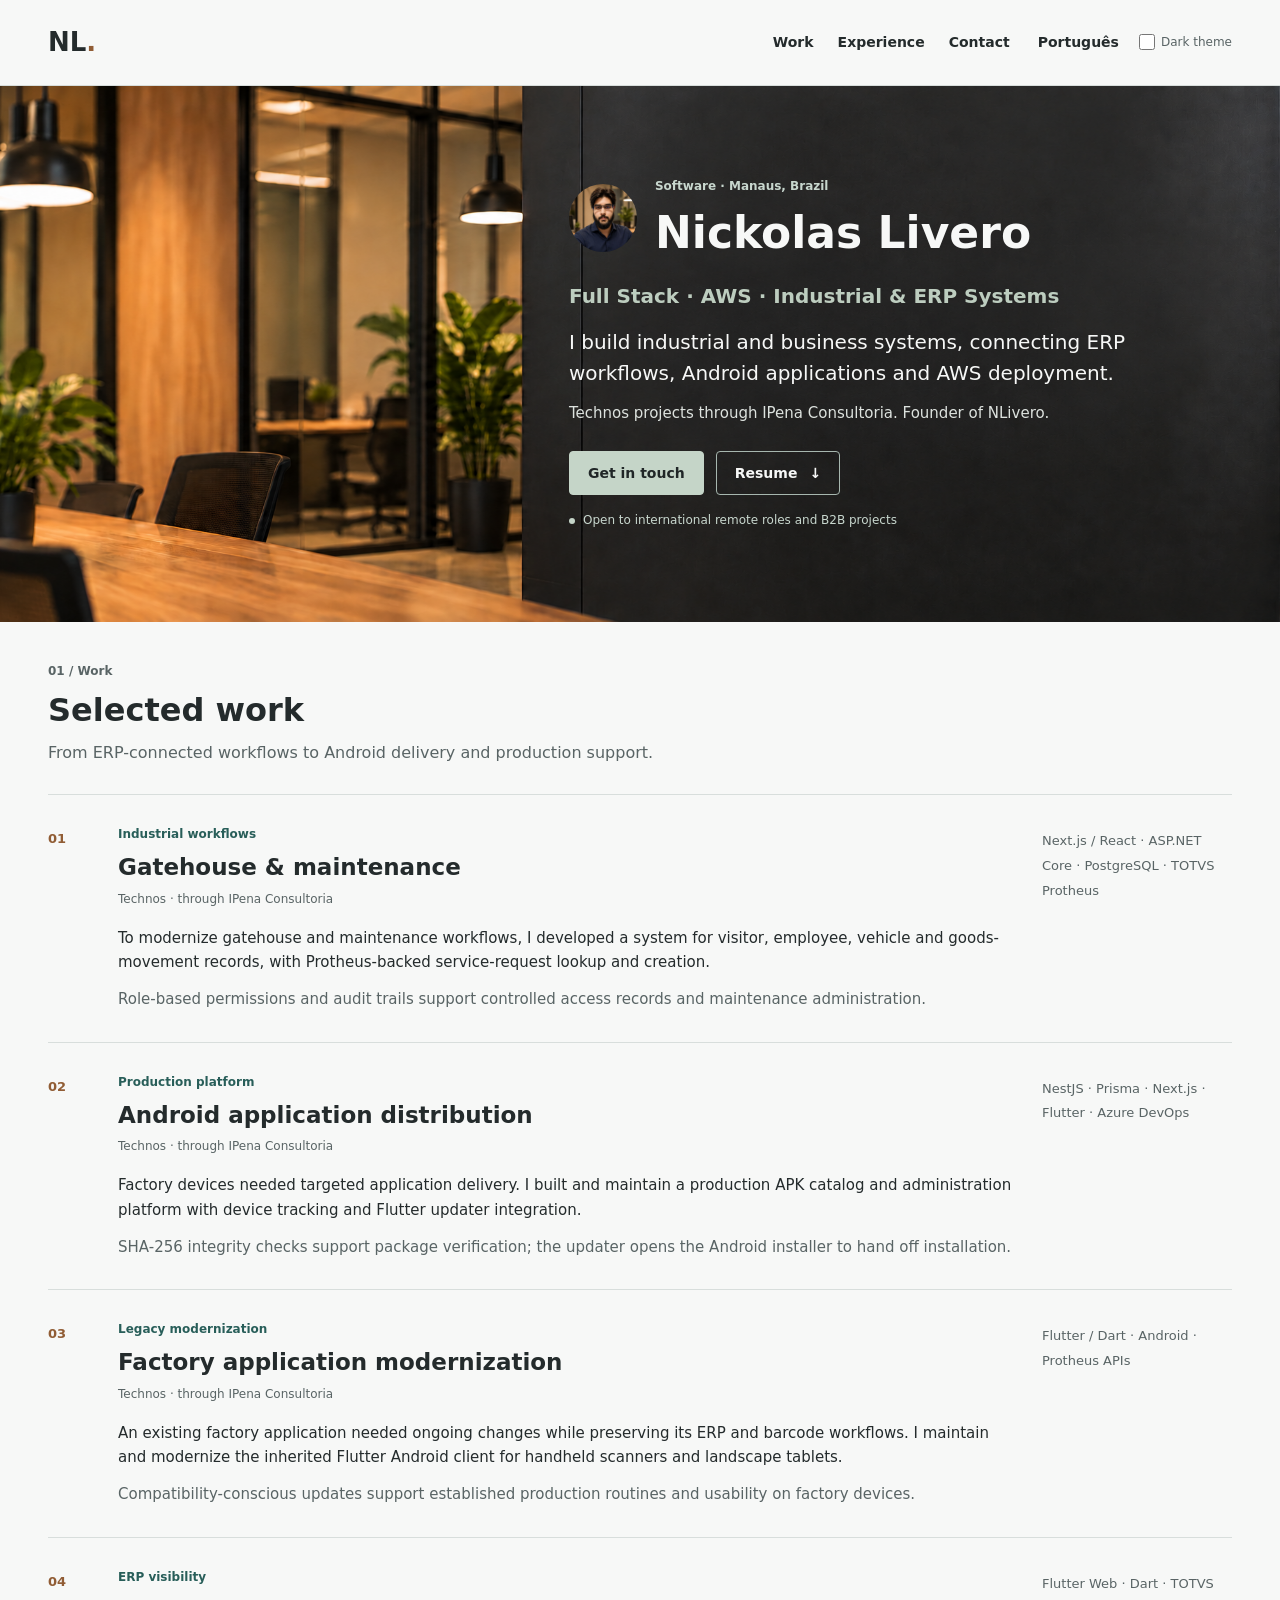
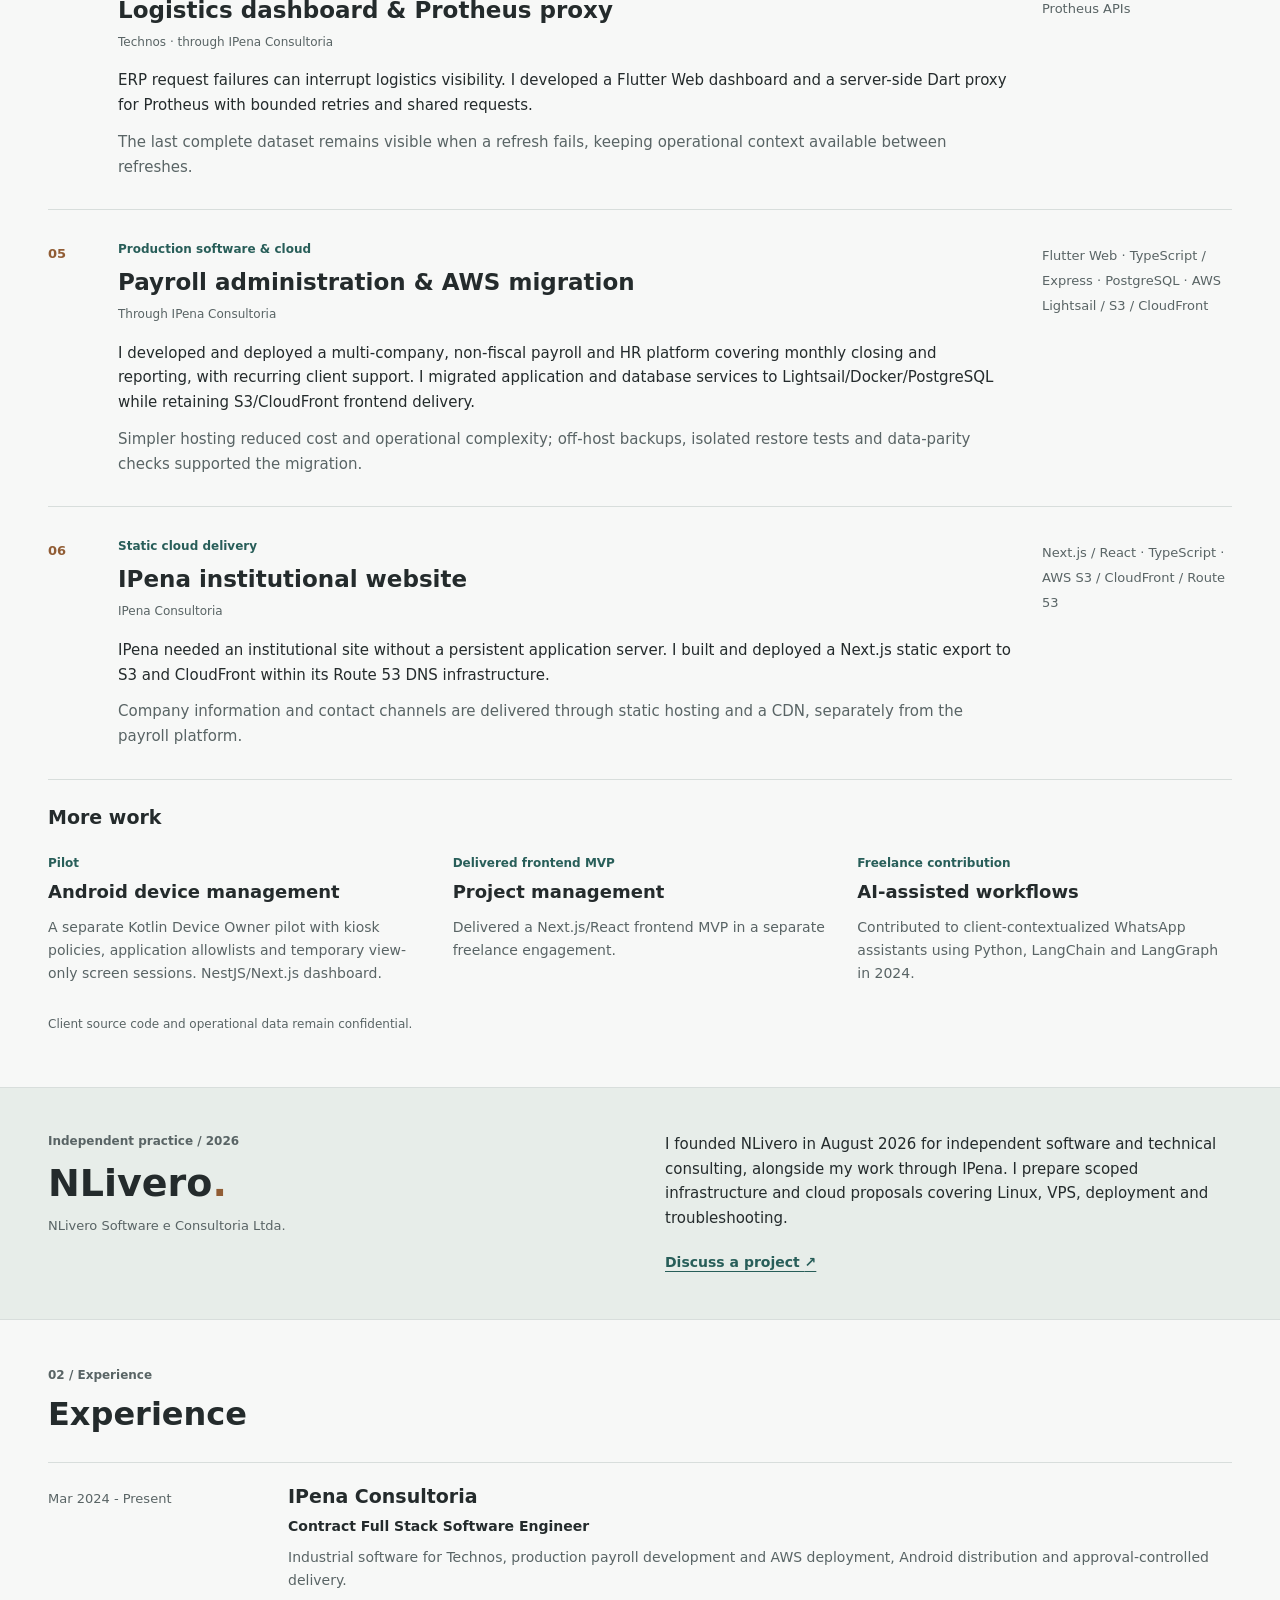
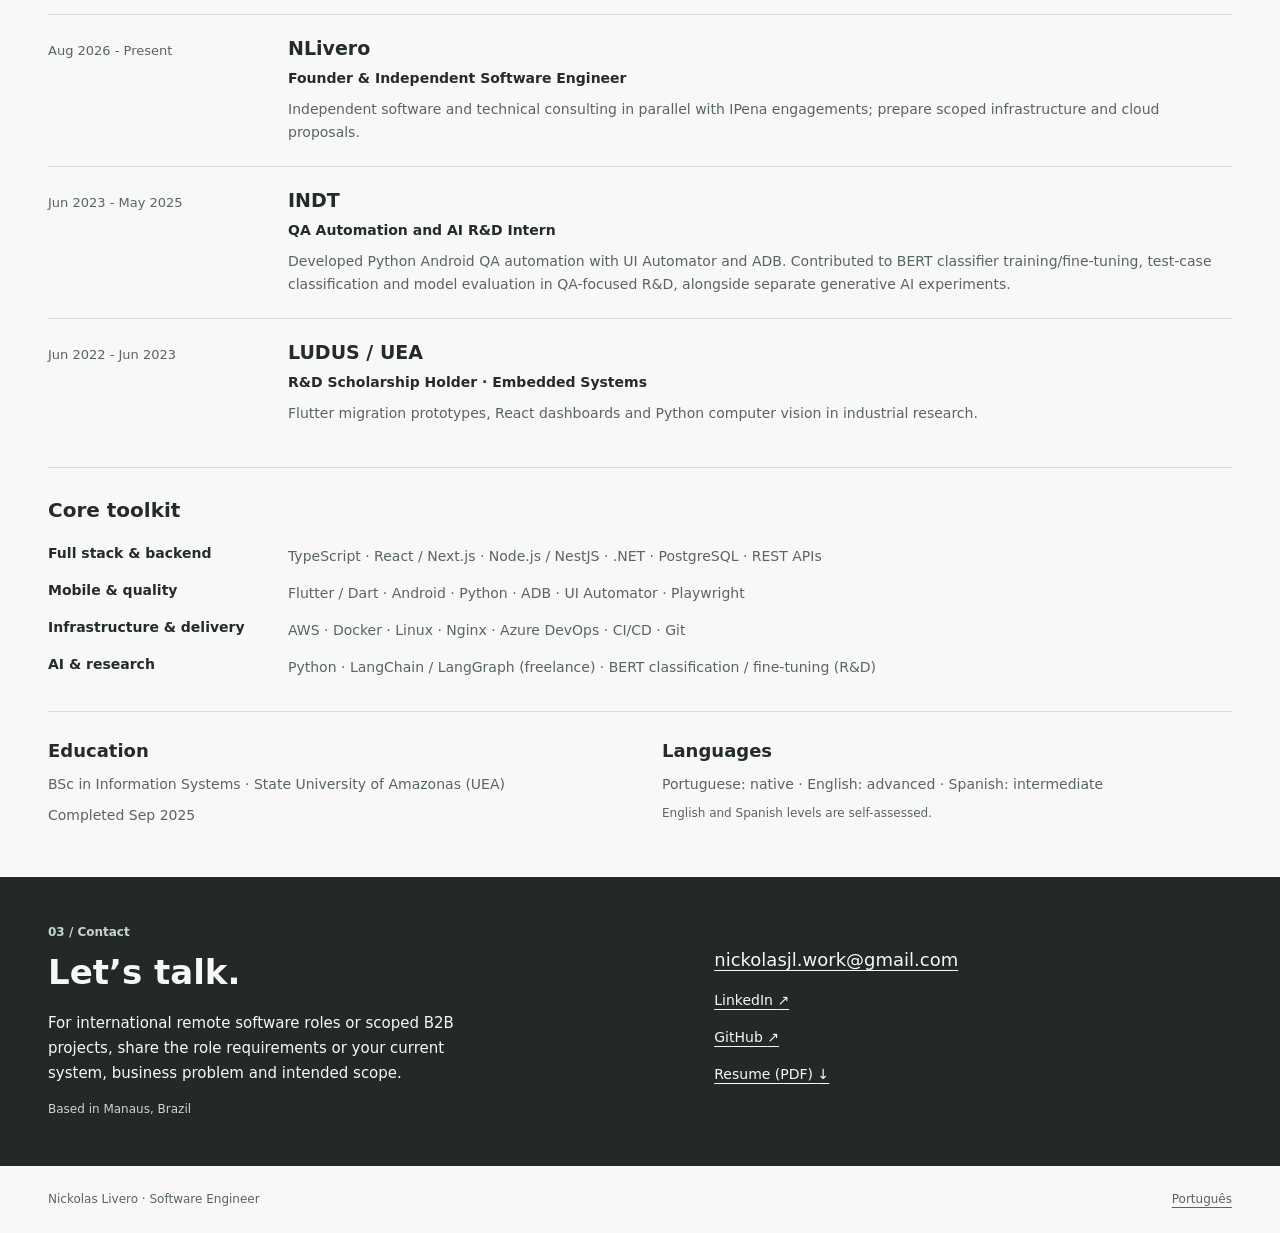
==== commit bd726e1d: "Align bilingual portfolio with reviewed career cases and visual identity" ====
--- a/index.html
+++ b/index.html
@@ -5,7 +5,7 @@
   <meta name="viewport" content="width=device-width, initial-scale=1">
   <title>Nickolas Livero | Software Engineer &amp; NLivero Founder</title>
   <meta name="description" content="Software engineer in Manaus, Brazil. Full-stack systems, industrial integrations, Android application delivery and cloud operations. Founder of NLivero.">
-  <meta name="theme-color" content="#fbfcfc">
+  <meta name="theme-color" content="#f7f8f7">
   <link rel="canonical" href="https://nickolaslivero.github.io/">
   <link rel="alternate" hreflang="en" href="https://nickolaslivero.github.io/">
   <link rel="alternate" hreflang="pt-BR" href="https://nickolaslivero.github.io/pt-br.html">
@@ -42,41 +42,91 @@
     </div>
   </header>
   <main id="main" tabindex="-1">
-    <section class="intro wrap" aria-labelledby="name">
-      <div class="identity">
-        <img class="portrait" src="assets/nickolas-livero-linkedin.jpeg" width="88" height="88" alt="Nickolas Livero">
-        <div><p class="eyebrow">Software engineering · Manaus, Brazil</p><h1 id="name">Nickolas Livero</h1></div>
-      </div>
-      <h2 class="role">Full stack. Backend. Industrial integrations.</h2>
-      <p class="lead">I build and maintain software that connects business workflows, factory operations and cloud infrastructure.</p>
-      <p class="intro-detail">Technos projects delivered through IPena Consultoria. Independent software and technical consulting through NLivero.</p>
-      <div class="intro-actions">
-        <a class="button primary" href="mailto:nickolasjl.work@gmail.com">Get in touch</a>
-        <a class="button" href="cv-en.pdf" download aria-label="Download English resume">Resume <span aria-hidden="true">↓</span></a>
-        <p class="availability"><span aria-hidden="true"></span>Open to remote roles and consulting engagements</p>
+    <section class="intro" aria-labelledby="name">
+      <div class="hero-content wrap">
+        <div class="hero-copy">
+          <div class="identity">
+            <img class="portrait" src="assets/nickolas-livero-linkedin.jpeg" width="88" height="88" alt="Nickolas Livero">
+            <div><p class="eyebrow">Software · Manaus, Brazil</p><h1 id="name">Nickolas Livero</h1></div>
+          </div>
+          <h2 class="role">Full Stack · AWS · Industrial &amp; ERP Systems</h2>
+          <p class="lead">I build industrial and business systems, connecting ERP workflows, Android applications and AWS deployment.</p>
+          <p class="intro-detail">Technos projects through IPena Consultoria. Founder of NLivero.</p>
+          <div class="intro-actions">
+            <a class="button primary" href="mailto:nickolasjl.work@gmail.com">Get in touch</a>
+            <a class="button" href="cv-en.pdf" download aria-label="Download English resume">Resume <span aria-hidden="true">↓</span></a>
+            <p class="availability"><span aria-hidden="true"></span>Open to international remote roles and B2B projects</p>
+          </div>
+        </div>
       </div>
     </section>
     <section class="work wrap" id="work" aria-labelledby="work-heading">
       <div class="section-heading"><p class="eyebrow">01 / Work</p><h2 id="work-heading">Selected work</h2><p>From ERP-connected workflows to Android delivery and production support.</p></div>
       <article class="case">
         <div class="case-number" aria-hidden="true">01</div>
-        <div class="case-body"><p class="case-kind">Industrial workflows</p><h3>Gatehouse & maintenance</h3><p class="attribution">Technos · through IPena</p><p>Developed a gatehouse and maintenance-request system, bringing visitor, vehicle and goods-movement records together with Protheus-backed service workflows.</p><p class="outcome">Role-based permissions, audit trails and ERP integration.</p></div>
+        <div class="case-body">
+          <p class="case-kind">Industrial workflows</p>
+          <h3>Gatehouse &amp; maintenance</h3>
+          <p class="attribution">Technos · through IPena Consultoria</p>
+          <p>To modernize gatehouse and maintenance workflows, I developed a system for visitor, employee, vehicle and goods-movement records, with Protheus-backed service-request lookup and creation.</p>
+          <p class="outcome">Role-based permissions and audit trails support controlled access records and maintenance administration.</p>
+        </div>
         <p class="case-stack">Next.js / React · ASP.NET Core · PostgreSQL · TOTVS Protheus</p>
       </article>
       <article class="case">
         <div class="case-number" aria-hidden="true">02</div>
-        <div class="case-body"><p class="case-kind">Production platform</p><h3>Android application delivery</h3><p class="attribution">Technos · through IPena</p><p>Developed and maintain an APK distribution platform with a release catalog, targeted delivery, device tracking and an administration dashboard.</p><p class="outcome">SHA-256 integrity checks, Android installer handoff, device-count corrections and optional Web/API HTTPS.</p></div>
+        <div class="case-body">
+          <p class="case-kind">Production platform</p>
+          <h3>Android application distribution</h3>
+          <p class="attribution">Technos · through IPena Consultoria</p>
+          <p>Factory devices needed targeted application delivery. I built and maintain a production APK catalog and administration platform with device tracking and Flutter updater integration.</p>
+          <p class="outcome">SHA-256 integrity checks support package verification; the updater opens the Android installer to hand off installation.</p>
+        </div>
         <p class="case-stack">NestJS · Prisma · Next.js · Flutter · Azure DevOps</p>
       </article>
       <article class="case">
         <div class="case-number" aria-hidden="true">03</div>
-        <div class="case-body"><p class="case-kind">Existing systems</p><h3>Factory & logistics software</h3><p class="attribution">Technos · through IPena</p><p>Modernize an inherited Flutter Android factory application for barcode collectors and landscape tablets. Developed a Flutter Web logistics dashboard with a server-side Protheus proxy.</p><p class="outcome">Compatibility-conscious maintenance; bounded retries and the last complete dataset during upstream failures.</p></div>
+        <div class="case-body">
+          <p class="case-kind">Legacy modernization</p>
+          <h3>Factory application modernization</h3>
+          <p class="attribution">Technos · through IPena Consultoria</p>
+          <p>An existing factory application needed ongoing changes while preserving its ERP and barcode workflows. I maintain and modernize the inherited Flutter Android client for handheld scanners and landscape tablets.</p>
+          <p class="outcome">Compatibility-conscious updates support established production routines and usability on factory devices.</p>
+        </div>
         <p class="case-stack">Flutter / Dart · Android · Protheus APIs</p>
       </article>
       <article class="case">
         <div class="case-number" aria-hidden="true">04</div>
-        <div class="case-body"><p class="case-kind">Production support</p><h3>Payroll & HR administration</h3><p class="attribution">Through IPena Consultoria</p><p>Took over and expanded a multi-company, non-fiscal payroll platform: monthly workflows, business rules, reports and recurring client support.</p><p class="outcome">Application maintenance and migration to Lightsail/Docker with S3/CloudFront delivery.</p></div>
-        <p class="case-stack">Flutter Web · TypeScript / Express · PostgreSQL · AWS</p>
+        <div class="case-body">
+          <p class="case-kind">ERP visibility</p>
+          <h3>Logistics dashboard &amp; Protheus proxy</h3>
+          <p class="attribution">Technos · through IPena Consultoria</p>
+          <p>ERP request failures can interrupt logistics visibility. I developed a Flutter Web dashboard and a server-side Dart proxy for Protheus with bounded retries and shared requests.</p>
+          <p class="outcome">The last complete dataset remains visible when a refresh fails, keeping operational context available between refreshes.</p>
+        </div>
+        <p class="case-stack">Flutter Web · Dart · TOTVS Protheus APIs</p>
+      </article>
+      <article class="case">
+        <div class="case-number" aria-hidden="true">05</div>
+        <div class="case-body">
+          <p class="case-kind">Production software &amp; cloud</p>
+          <h3>Payroll administration &amp; AWS migration</h3>
+          <p class="attribution">Through IPena Consultoria</p>
+          <p>I developed and deployed a multi-company, non-fiscal payroll and HR platform covering monthly closing and reporting, with recurring client support. I migrated application and database services to Lightsail/Docker/PostgreSQL while retaining S3/CloudFront frontend delivery.</p>
+          <p class="outcome">Simpler hosting reduced cost and operational complexity; off-host backups, isolated restore tests and data-parity checks supported the migration.</p>
+        </div>
+        <p class="case-stack">Flutter Web · TypeScript / Express · PostgreSQL · AWS Lightsail / S3 / CloudFront</p>
+      </article>
+      <article class="case">
+        <div class="case-number" aria-hidden="true">06</div>
+        <div class="case-body">
+          <p class="case-kind">Static cloud delivery</p>
+          <h3>IPena institutional website</h3>
+          <p class="attribution">IPena Consultoria</p>
+          <p>IPena needed an institutional site without a persistent application server. I built and deployed a Next.js static export to S3 and CloudFront within its Route 53 DNS infrastructure.</p>
+          <p class="outcome">Company information and contact channels are delivered through static hosting and a CDN, separately from the payroll platform.</p>
+        </div>
+        <p class="case-stack">Next.js / React · TypeScript · AWS S3 / CloudFront / Route 53</p>
       </article>
       <div class="more-work"><h3>More work</h3>
         <div class="work-grid"><article><p class="case-kind">Pilot</p><h4>Android device management</h4><p>A separate Kotlin Device Owner pilot with kiosk policies, application allowlists and temporary view-only screen sessions. NestJS/Next.js dashboard.</p></article><article><p class="case-kind">Delivered frontend MVP</p><h4>Project management</h4><p>Delivered a Next.js/React frontend MVP in a separate freelance engagement.</p></article><article><p class="case-kind">Freelance contribution</p><h4>AI-assisted workflows</h4><p>Contributed to client-contextualized WhatsApp assistants using Python, LangChain and LangGraph in 2024.</p></article></div>
@@ -84,16 +134,21 @@
       <p class="confidential">Client source code and operational data remain confidential.</p>
     </section>
     <section class="company-band" aria-labelledby="company-heading">
-      <div class="company wrap"><div><p class="eyebrow">Independent practice / <time datetime="2026-08">2026</time></p><h2 id="company-heading">NLivero<span>.</span></h2><p class="company-legal">NLivero Software e Consultoria Ltda.</p></div><div><p>Software development and technical consulting, founded in August 2026. Scoped work across full-stack systems, cloud deployment, Linux operations and troubleshooting.</p><a class="text-link" href="mailto:nickolasjl.work@gmail.com?subject=NLivero">Discuss a project <span aria-hidden="true">↗</span></a></div></div>
+      <div class="company wrap"><div><p class="eyebrow">Independent practice / <time datetime="2026-08">2026</time></p><h2 id="company-heading">NLivero<span>.</span></h2><p class="company-legal">NLivero Software e Consultoria Ltda.</p></div><div><p>I founded NLivero in August 2026 for independent software and technical consulting, alongside my work through IPena. I prepare scoped infrastructure and cloud proposals covering Linux, VPS, deployment and troubleshooting.</p><a class="text-link" href="mailto:nickolasjl.work@gmail.com?subject=NLivero">Discuss a project <span aria-hidden="true">↗</span></a></div></div>
     </section>
     <section class="experience wrap" id="experience" aria-labelledby="experience-heading">
       <div class="section-heading"><p class="eyebrow">02 / Experience</p><h2 id="experience-heading">Experience</h2></div>
-      <ol class="timeline"><li><time datetime="2026-08">Aug 2026 — Present</time><div><h3>NLivero</h3><p class="position">Founder & Independent Software Engineer</p><p>Independent software and technical consulting alongside B2B work through IPena.</p></div></li><li><time datetime="2024-03">Mar 2024 — Present</time><div><h3>IPena Consultoria</h3><p class="position">Contract Full Stack Software Engineer</p><p>Industrial systems for Technos, production payroll maintenance, Android delivery and cloud operations.</p></div></li><li><time datetime="2023-06">Jun 2023 — May 2025</time><div><h3>INDT</h3><p class="position">Python QA Automation Intern</p><p>Android regression automation, UI Automator, ADB, physical-device debugging and Jenkins/Gerrit workflows.</p></div></li><li><time datetime="2022-06">Jun 2022 — May 2023</time><div><h3>UEA</h3><p class="position">R&D Scholarship Holder · Embedded Systems</p><p>Flutter migration prototypes, React dashboards and Python computer vision in industrial research.</p></div></li></ol>
-      <div class="toolkit"><h3>Core toolkit</h3><div><h4>Application engineering</h4><p>TypeScript · React / Next.js · Node.js / NestJS · .NET · PostgreSQL</p></div><div><h4>Mobile & quality</h4><p>Flutter / Dart · Android · Python · ADB · UI Automator · Playwright</p></div><div><h4>Infrastructure & delivery</h4><p>AWS · Docker · Linux · Nginx · Azure DevOps · CI/CD · Git</p></div></div>
+      <ol class="timeline">
+        <li><time datetime="2024-03">Mar 2024 - Present</time><div><h3>IPena Consultoria</h3><p class="position">Contract Full Stack Software Engineer</p><p>Industrial software for Technos, production payroll development and AWS deployment, Android distribution and approval-controlled delivery.</p></div></li>
+        <li><time datetime="2026-08">Aug 2026 - Present</time><div><h3>NLivero</h3><p class="position">Founder &amp; Independent Software Engineer</p><p>Independent software and technical consulting in parallel with IPena engagements; prepare scoped infrastructure and cloud proposals.</p></div></li>
+        <li><time datetime="2023-06">Jun 2023 - May 2025</time><div><h3>INDT</h3><p class="position">QA Automation and AI R&amp;D Intern</p><p>Developed Python Android QA automation with UI Automator and ADB. Contributed to BERT classifier training/fine-tuning, test-case classification and model evaluation in QA-focused R&amp;D, alongside separate generative AI experiments.</p></div></li>
+        <li><time datetime="2022-06">Jun 2022 - Jun 2023</time><div><h3>LUDUS / UEA</h3><p class="position">R&amp;D Scholarship Holder · Embedded Systems</p><p>Flutter migration prototypes, React dashboards and Python computer vision in industrial research.</p></div></li>
+      </ol>
+      <div class="toolkit"><h3>Core toolkit</h3><div><h4>Full stack &amp; backend</h4><p>TypeScript · React / Next.js · Node.js / NestJS · .NET · PostgreSQL · REST APIs</p></div><div><h4>Mobile &amp; quality</h4><p>Flutter / Dart · Android · Python · ADB · UI Automator · Playwright</p></div><div><h4>Infrastructure &amp; delivery</h4><p>AWS · Docker · Linux · Nginx · Azure DevOps · CI/CD · Git</p></div><div><h4>AI &amp; research</h4><p>Python · LangChain / LangGraph (freelance) · BERT classification / fine-tuning (R&amp;D)</p></div></div>
       <div class="background"><div><h3>Education</h3><p>BSc in Information Systems · State University of Amazonas (UEA)</p><p><time datetime="2025-09">Completed Sep 2025</time></p></div><div><h3>Languages</h3><p>Portuguese: native · English: advanced · Spanish: intermediate</p><p class="small">English and Spanish levels are self-assessed.</p></div></div>
     </section>
     <section class="contact-band" id="contact" aria-labelledby="contact-heading">
-      <div class="wrap contact"><div><p class="eyebrow">03 / Contact</p><h2 id="contact-heading">Let’s talk.</h2><p>Remote software engineering roles, industrial integrations and scoped consulting projects.</p><p class="small">Based in Manaus, Brazil</p></div><div class="contact-links"><a class="email-link" href="mailto:nickolasjl.work@gmail.com">nickolasjl.work@gmail.com</a><a href="https://www.linkedin.com/in/nickolaslivero/">LinkedIn <span aria-hidden="true">↗</span></a><a href="https://github.com/nickolaslivero">GitHub <span aria-hidden="true">↗</span></a><a href="cv-en.pdf" download>Resume (PDF) <span aria-hidden="true">↓</span></a></div></div>
+      <div class="wrap contact"><div><p class="eyebrow">03 / Contact</p><h2 id="contact-heading">Let’s talk.</h2><p>For international remote software roles or scoped B2B projects, share the role requirements or your current system, business problem and intended scope.</p><p class="small">Based in Manaus, Brazil</p></div><div class="contact-links"><a class="email-link" href="mailto:nickolasjl.work@gmail.com">nickolasjl.work@gmail.com</a><a href="https://www.linkedin.com/in/nickolaslivero/">LinkedIn <span aria-hidden="true">↗</span></a><a href="https://github.com/nickolaslivero">GitHub <span aria-hidden="true">↗</span></a><a href="cv-en.pdf" download>Resume (PDF) <span aria-hidden="true">↓</span></a></div></div>
     </section>
   </main>
   <footer class="wrap site-footer"><p>Nickolas Livero · Software Engineer</p><a href="pt-br.html" lang="pt-BR">Português</a></footer>
--- a/assets/site.css
+++ b/assets/site.css
@@ -1,26 +1,26 @@
 :root {
   color-scheme: light;
-  --bg: #fbfcfc;
-  --text: #17201d;
-  --muted: #53635c;
-  --rule: #d7e0da;
-  --accent: #176443;
-  --accent-hover: #104a32;
-  --surface: #eef4f0;
-  --brand: #b44331;
-  --contact: #182820;
-  --contact-text: #f2f7f3;
+  --bg: #f7f8f7;
+  --text: #242b2c;
+  --muted: #596465;
+  --rule: #d8dedc;
+  --accent: #285e59;
+  --accent-hover: #184540;
+  --surface: #e7ede9;
+  --brand: #915d35;
+  --contact: #242829;
+  --contact-text: #f7f8f7;
 }
 html[data-theme="dark"] {
   color-scheme: dark;
-  --bg: #141a17;
-  --text: #edf3ee;
-  --muted: #b5c5ba;
-  --rule: #39463d;
-  --accent: #9adbb9;
-  --accent-hover: #c1f0d4;
-  --surface: #1d2821;
-  --brand: #f2a28c;
+  --bg: #1b2021;
+  --text: #f1f4f2;
+  --muted: #b6c2be;
+  --rule: #414b4b;
+  --accent: #b2cec3;
+  --accent-hover: #d5e5de;
+  --surface: #293234;
+  --brand: #ddb894;
 }
 * { box-sizing: border-box; }
 html { scroll-behavior: smooth; scroll-padding-top: 24px; }
@@ -36,7 +36,7 @@
 h2 { font-size: 2rem; }
 h3 { font-size: 1.4375rem; }
 h4 { font-size: 1.125rem; }
-.wrap { max-width: 1104px; margin: 0 auto; padding-left: 40px; padding-right: 40px; }
+.wrap { max-width: 1280px; margin: 0 auto; padding-left: 48px; padding-right: 48px; }
 .skip-link { position: absolute; top: 10px; left: 12px; z-index: 2; transform: translateY(-160%); background: var(--bg); padding: 8px; }
 .skip-link:focus { transform: none; }
 .site-header { min-height: 86px; display: flex; gap: 28px; align-items: center; justify-content: space-between; border-bottom: 1px solid var(--rule); }
@@ -49,23 +49,35 @@
 .theme-control { font-size: 0.75rem; color: var(--muted); cursor: pointer; display: inline-flex; align-items: center; gap: 6px; }
 .theme-control[hidden] { display: none; }
 .theme-control input { margin: 0; width: 16px; height: 16px; accent-color: var(--accent); cursor: pointer; }
-.intro { padding-top: 52px; padding-bottom: 54px; }
-.identity { display: flex; align-items: center; gap: 22px; margin-bottom: 22px; }
+.intro { background: #242829 url("office-background.png") center / cover no-repeat; color: #f7f8f7; }
+.hero-content { display: flex; align-items: center; min-height: 536px; padding-top: 44px; padding-bottom: 44px; }
+.hero-copy { width: 56%; margin-left: auto; }
+.identity { display: flex; align-items: center; gap: 18px; margin-bottom: 24px; }
 .identity > div { min-width: 0; }
-.portrait { width: 88px; height: 88px; object-fit: cover; border-radius: 50%; flex: 0 0 88px; }
+.portrait { width: 68px; height: 68px; object-fit: cover; border-radius: 50%; flex: 0 0 68px; }
 .eyebrow { font-size: 0.75rem; font-weight: 650; color: var(--muted); margin-bottom: 8px; }
-.role { font-size: 1.5625rem; margin-bottom: 18px; }
-.lead { font-size: 1.3125rem; line-height: 1.55; max-width: 800px; margin-bottom: 12px; }
+.intro .eyebrow { color: #c8d7ce; }
+.intro h1 { font-size: 2.75rem; }
+.role { font-size: 1.25rem; margin-bottom: 18px; color: #bdcdbf; }
+.lead { font-size: 1.25rem; line-height: 1.55; max-width: 800px; margin-bottom: 12px; }
 .intro-detail { color: var(--muted); max-width: 790px; }
+.intro .intro-detail { color: #dde2de; font-size: 0.9375rem; }
 .intro-actions { display: flex; flex-wrap: wrap; align-items: center; gap: 12px; margin-top: 26px; }
 .button { display: inline-flex; min-height: 44px; align-items: center; gap: 12px; justify-content: center; border: 1px solid var(--rule); border-radius: 4px; padding: 8px 18px; text-decoration: none; font-size: 0.875rem; font-weight: 600; }
 .button.primary { color: var(--bg); background: var(--accent); border-color: var(--accent); }
 .button.primary:hover { background: var(--accent-hover); border-color: var(--accent-hover); }
+.intro .button { color: #f7f8f7; border-color: #a7b7af; }
+.intro .button:hover { background: #3a4744; }
+.intro .button.primary { background: #c5d5c8; border-color: #c5d5c8; color: #202627; }
+.intro .button.primary:hover { background: #e0e9e1; }
+.intro :focus-visible { outline-color: #f5c795; }
 .availability { display: flex; align-items: center; gap: 8px; font-size: 0.75rem; color: var(--muted); margin-left: 10px; }
 .availability span { width: 6px; height: 6px; flex: 0 0 6px; background: var(--accent); border-radius: 50%; }
+.intro .availability { color: #c8d7ce; margin-left: 0; flex-basis: 100%; margin-top: 4px; }
+.intro .availability span { background: #c5d5c8; }
 .section-heading { padding-bottom: 28px; }
 .section-heading > p:last-child { margin-top: 10px; color: var(--muted); }
-.work { padding-top: 30px; border-top: 1px solid var(--rule); padding-bottom: 44px; }
+.work { padding-top: 40px; padding-bottom: 52px; }
 .case { display: grid; grid-template-columns: 42px minmax(0, 1fr) 190px; column-gap: 28px; padding: 30px 0; border-top: 1px solid var(--rule); }
 .case-number { color: var(--brand); font-size: 0.8125rem; font-weight: 650; padding-top: 3px; }
 .case-kind { color: var(--accent); font-size: 0.75rem; font-weight: 600; margin-bottom: 8px; }
@@ -108,20 +120,26 @@
 .contact { display: grid; grid-template-columns: 1.2fr 1fr; gap: 45px; padding-top: 46px; padding-bottom: 46px; }
 .contact h2 { font-size: 2.125rem; margin-bottom: 18px; }
 .contact p { max-width: 430px; font-size: 0.9375rem; }
-.contact .eyebrow, .contact .small { color: #b8cabb; font-size: 0.75rem; }
+.contact .eyebrow, .contact .small { color: #c8d7ce; font-size: 0.75rem; }
 .contact .small { margin-top: 14px; }
 .contact-links { display: flex; flex-direction: column; align-items: flex-start; gap: 14px; padding-top: 22px; }
 .contact a { color: var(--contact-text); font-size: 0.875rem; }
+.contact :focus-visible { outline-color: #f5c795; }
 .contact .email-link { font-size: 1.125rem; overflow-wrap: anywhere; }
 .site-footer { display: flex; align-items: center; justify-content: space-between; gap: 18px; padding-top: 24px; padding-bottom: 24px; font-size: 0.75rem; color: var(--muted); }
 .site-footer a { color: var(--muted); }
+@media (max-width: 1000px) {
+  .intro { background-position: right center; }
+  .hero-copy { width: min(100%, 680px); }
+  .hero-content { min-height: 460px; }
+}
 @media (max-width: 800px) {
   .wrap { padding-left: 24px; padding-right: 24px; }
   .site-header { gap: 18px; flex-wrap: wrap; padding-top: 16px; padding-bottom: 16px; }
   .site-header nav { gap: 16px; }
   .header-tools { gap: 12px; }
   .theme-control span { max-width: 76px; line-height: 1.3; }
-  .intro { padding-top: 36px; padding-bottom: 38px; }
+  .hero-content { padding-top: 36px; padding-bottom: 36px; }
   h1 { font-size: 2.375rem; }
   .role { font-size: 1.375rem; }
   .lead { font-size: 1.1875rem; }
@@ -135,20 +153,24 @@
 }
 @media (max-width: 540px) {
   .wrap { padding-left: 20px; padding-right: 20px; }
+  .intro { background-position: 85% center; }
   .site-header .brand { margin-right: auto; }
   .site-header nav { width: 100%; order: 3; margin-left: 0; justify-content: space-between; gap: 12px; }
   .header-tools { gap: 16px; }
   .theme-control span { max-width: none; font-size: 0.75rem; }
-  .intro { padding-top: 24px; padding-bottom: 24px; }
+  .hero-content { min-height: 0; padding-top: 28px; padding-bottom: 32px; }
   .identity { margin-bottom: 16px; }
   .intro-actions { margin-top: 20px; }
+  .intro .button { padding: 8px 12px; gap: 8px; font-size: 0.8125rem; }
   .identity { gap: 14px; align-items: flex-start; }
   .portrait { width: 58px; height: 58px; flex-basis: 58px; }
   h1 { font-size: 1.875rem; }
+  .intro h1 { font-size: 2rem; }
   .identity .eyebrow { font-size: 0.625rem; margin-bottom: 6px; }
   .role { font-size: 1.25rem; margin-bottom: 14px; }
   .lead { font-size: 1.0625rem; line-height: 1.5; }
   .intro-detail { font-size: 0.875rem; }
+  .intro .intro-detail { font-size: 0.875rem; }
   h2 { font-size: 1.6875rem; }
   h3 { font-size: 1.3125rem; }
   .work { padding-top: 26px; }
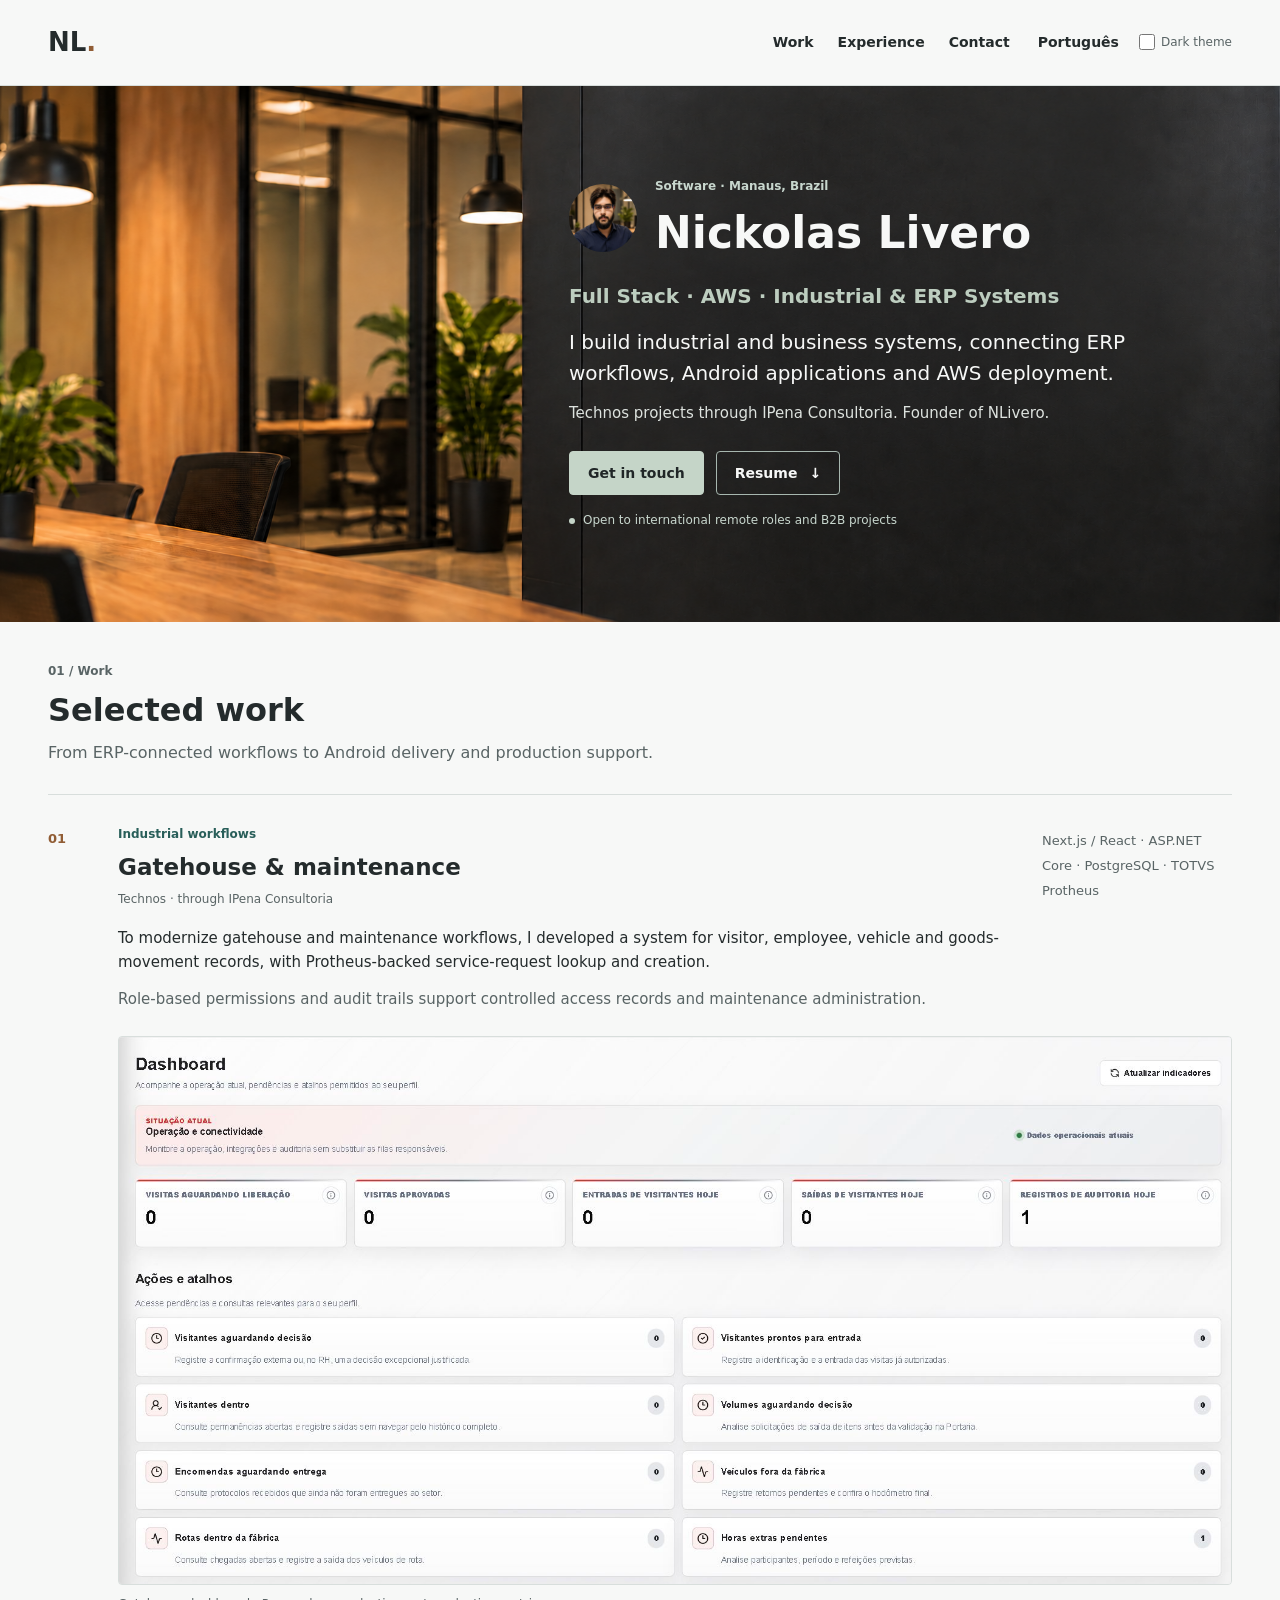
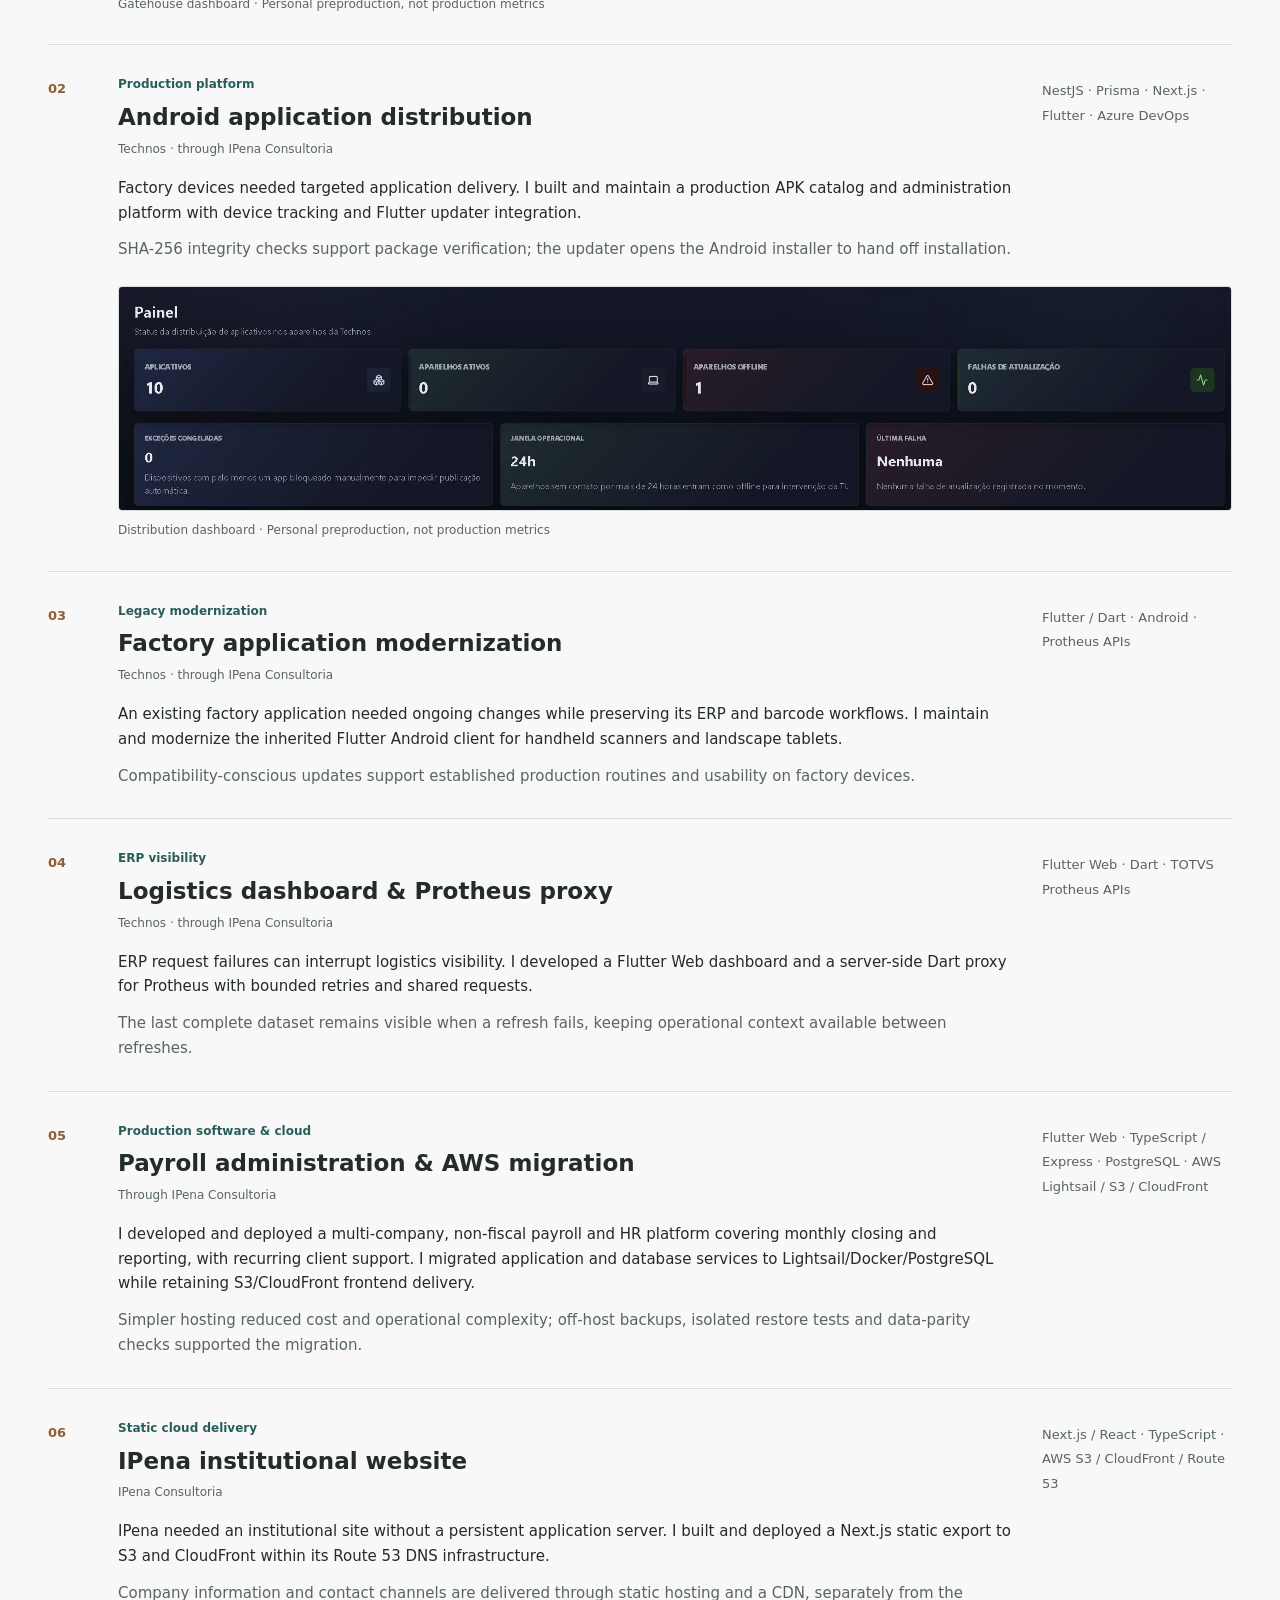
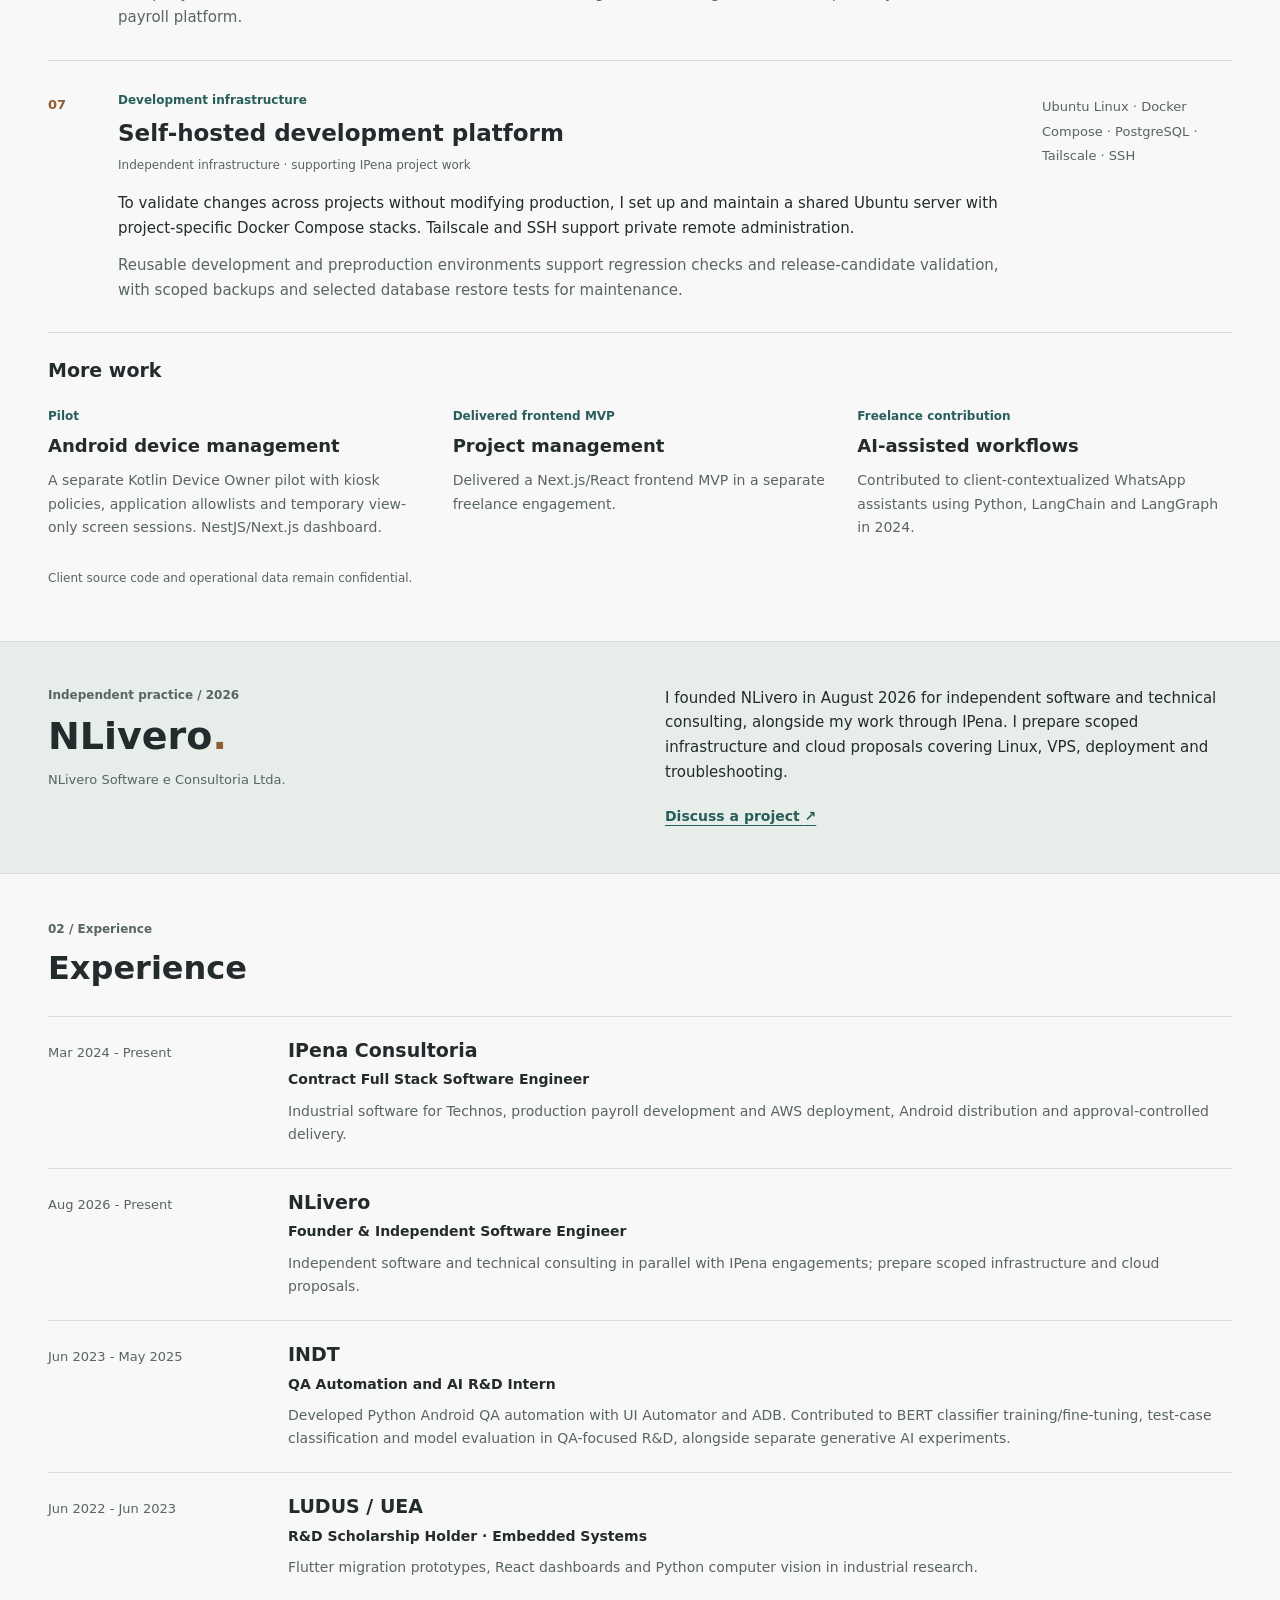
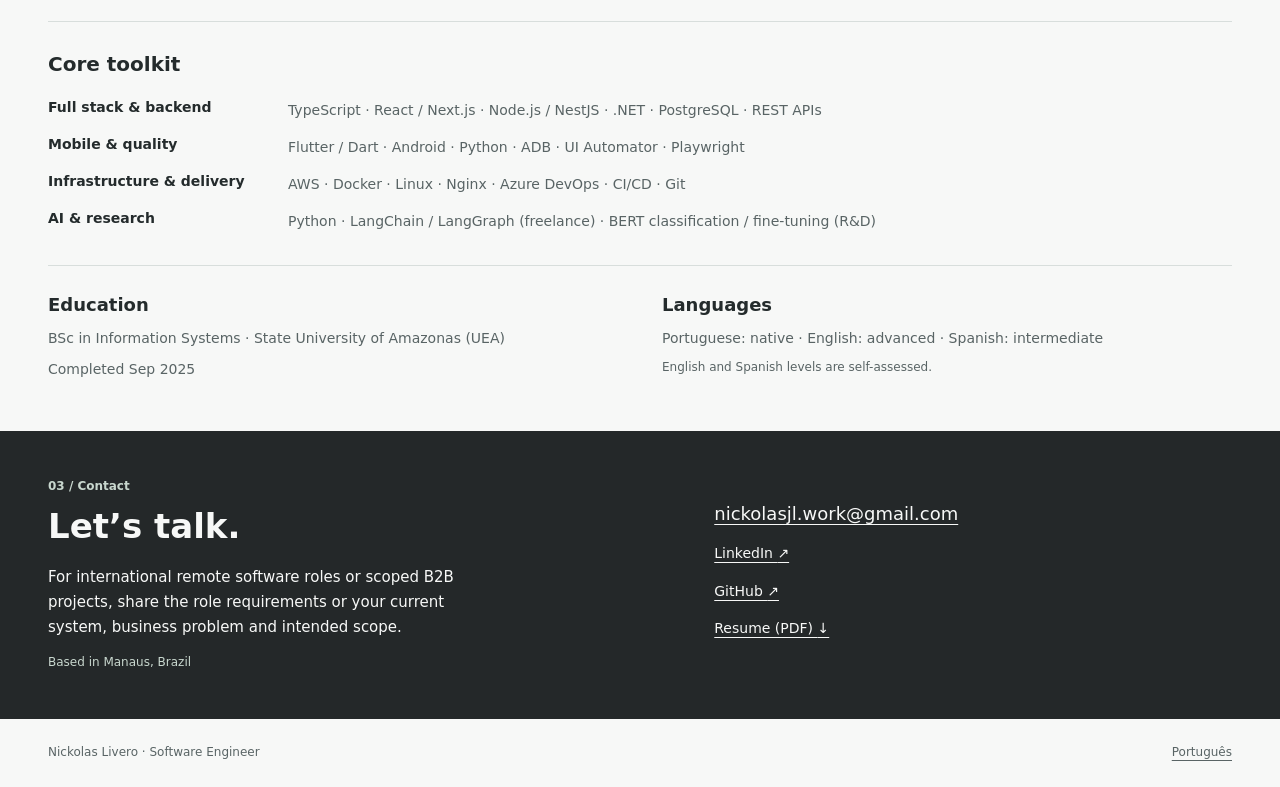
==== commit 43ac3297: "Add preproduction previews and self-hosted infrastructure case" ====
--- a/index.html
+++ b/index.html
@@ -72,6 +72,10 @@
           <p class="outcome">Role-based permissions and audit trails support controlled access records and maintenance administration.</p>
         </div>
         <p class="case-stack">Next.js / React · ASP.NET Core · PostgreSQL · TOTVS Protheus</p>
+        <figure class="case-preview">
+          <a href="assets/previews/gatehouse-dashboard.jpg" aria-label="View gatehouse dashboard preview at full size"><img class="project-preview-image" src="assets/previews/gatehouse-dashboard.jpg" width="1830" height="900" loading="lazy" alt="SisTech gatehouse dashboard showing workflow shortcuts without personal records"></a>
+          <figcaption>Gatehouse dashboard · Personal preproduction, not production metrics</figcaption>
+        </figure>
       </article>
       <article class="case">
         <div class="case-number" aria-hidden="true">02</div>
@@ -83,6 +87,10 @@
           <p class="outcome">SHA-256 integrity checks support package verification; the updater opens the Android installer to hand off installation.</p>
         </div>
         <p class="case-stack">NestJS · Prisma · Next.js · Flutter · Azure DevOps</p>
+        <figure class="case-preview">
+          <a href="assets/previews/android-distribution-dashboard.jpg" aria-label="View Android distribution dashboard preview at full size"><img class="project-preview-image" src="assets/previews/android-distribution-dashboard.jpg" width="2036" height="408" loading="lazy" alt="I-repos distribution dashboard showing application and device-status summaries, without device identifiers"></a>
+          <figcaption>Distribution dashboard · Personal preproduction, not production metrics</figcaption>
+        </figure>
       </article>
       <article class="case">
         <div class="case-number" aria-hidden="true">03</div>
@@ -128,6 +136,17 @@
         </div>
         <p class="case-stack">Next.js / React · TypeScript · AWS S3 / CloudFront / Route 53</p>
       </article>
+      <article class="case">
+        <div class="case-number" aria-hidden="true">07</div>
+        <div class="case-body">
+          <p class="case-kind">Development infrastructure</p>
+          <h3>Self-hosted development platform</h3>
+          <p class="attribution">Independent infrastructure · supporting IPena project work</p>
+          <p>To validate changes across projects without modifying production, I set up and maintain a shared Ubuntu server with project-specific Docker Compose stacks. Tailscale and SSH support private remote administration.</p>
+          <p class="outcome">Reusable development and preproduction environments support regression checks and release-candidate validation, with scoped backups and selected database restore tests for maintenance.</p>
+        </div>
+        <p class="case-stack">Ubuntu Linux · Docker Compose · PostgreSQL · Tailscale · SSH</p>
+      </article>
       <div class="more-work"><h3>More work</h3>
         <div class="work-grid"><article><p class="case-kind">Pilot</p><h4>Android device management</h4><p>A separate Kotlin Device Owner pilot with kiosk policies, application allowlists and temporary view-only screen sessions. NestJS/Next.js dashboard.</p></article><article><p class="case-kind">Delivered frontend MVP</p><h4>Project management</h4><p>Delivered a Next.js/React frontend MVP in a separate freelance engagement.</p></article><article><p class="case-kind">Freelance contribution</p><h4>AI-assisted workflows</h4><p>Contributed to client-contextualized WhatsApp assistants using Python, LangChain and LangGraph in 2024.</p></article></div>
       </div>
--- a/assets/site.css
+++ b/assets/site.css
@@ -87,6 +87,10 @@
 .case-body .outcome { margin-top: 12px; color: var(--muted); }
 .case-stack { font-size: 0.8125rem; color: var(--muted); padding-top: 4px; line-height: 1.9; }
 .case-body, .case-stack, .intro-detail, .availability { overflow-wrap: anywhere; }
+.case-preview { grid-column: 2 / -1; min-width: 0; margin: 24px 0 0; }
+.case-preview a { display: block; border: 1px solid var(--rule); border-radius: 4px; overflow: hidden; }
+.project-preview-image { width: 100%; height: auto; }
+.case-preview figcaption { margin-top: 10px; font-size: 0.75rem; color: var(--muted); overflow-wrap: anywhere; }
 .more-work { border-top: 1px solid var(--rule); padding-top: 26px; }
 .more-work > h3 { font-size: 1.1875rem; margin-bottom: 24px; }
 .work-grid { display: grid; grid-template-columns: repeat(3, minmax(0, 1fr)); gap: 30px; }
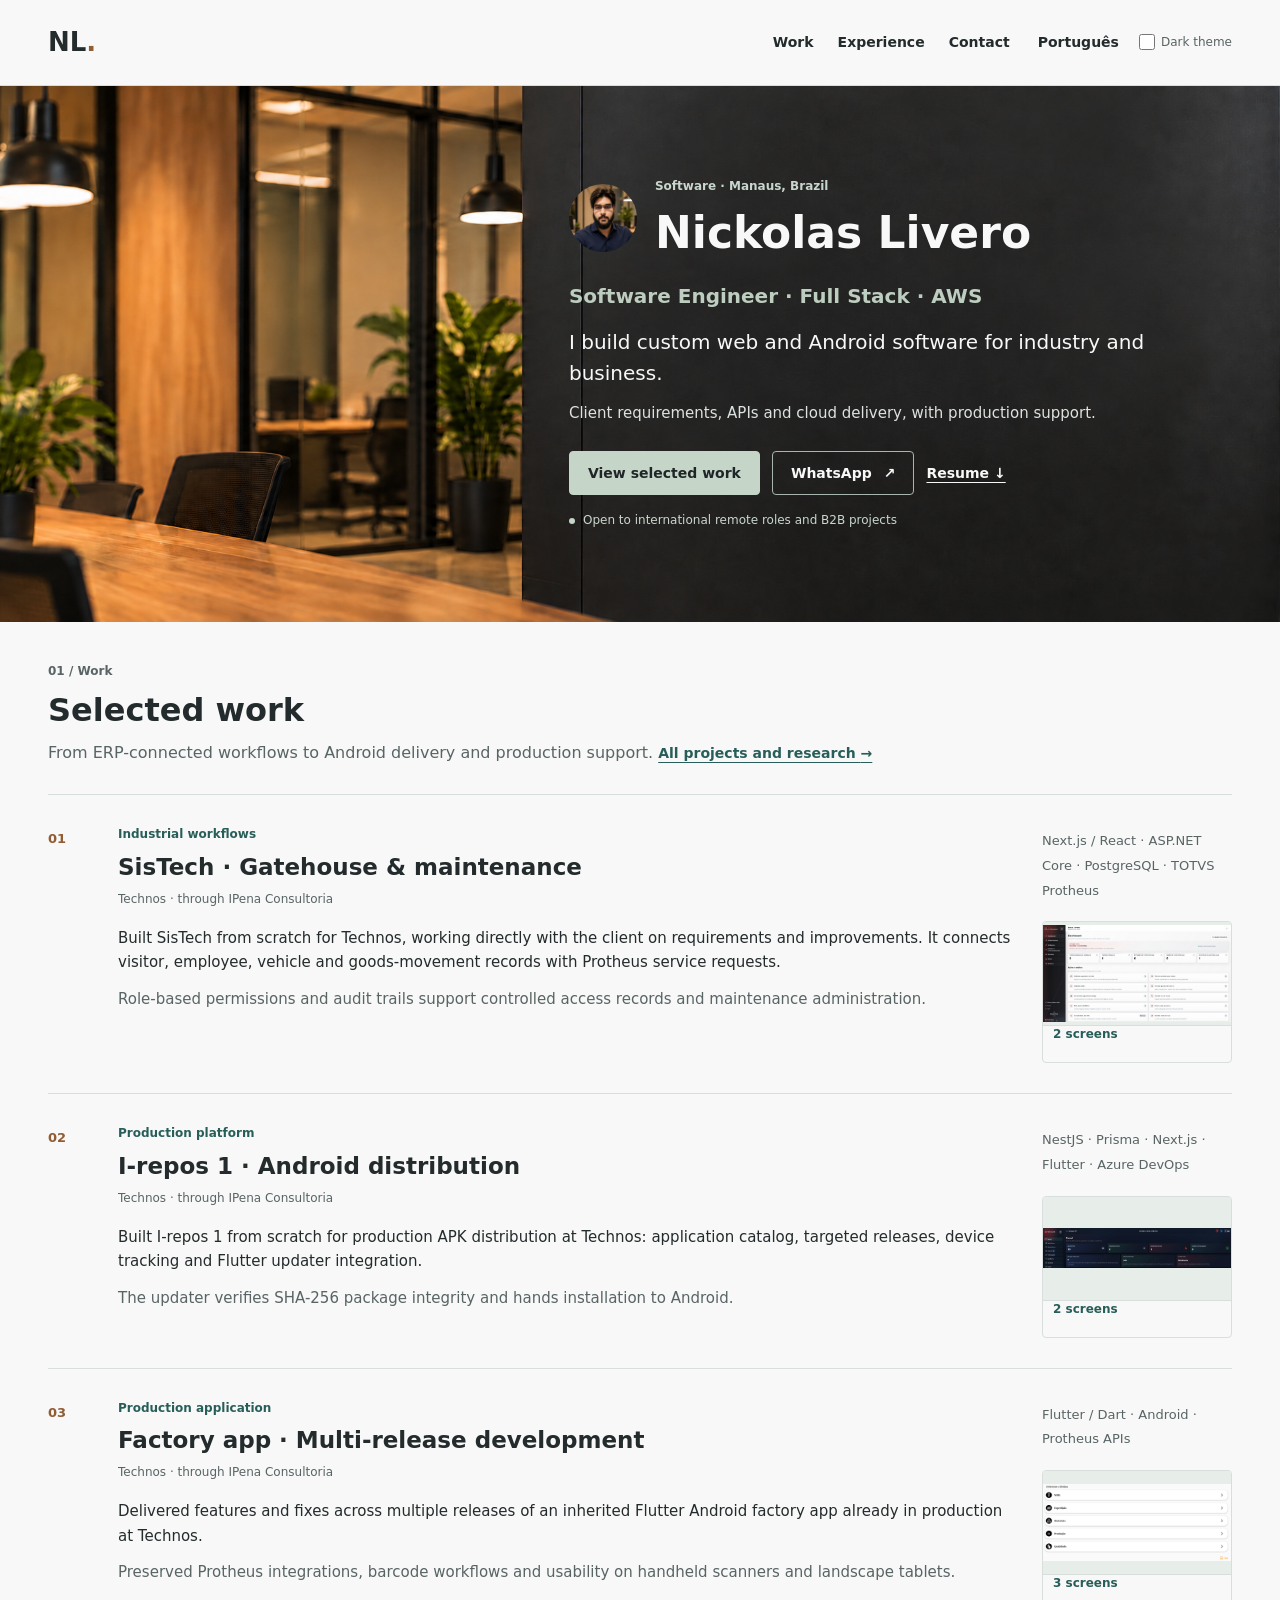
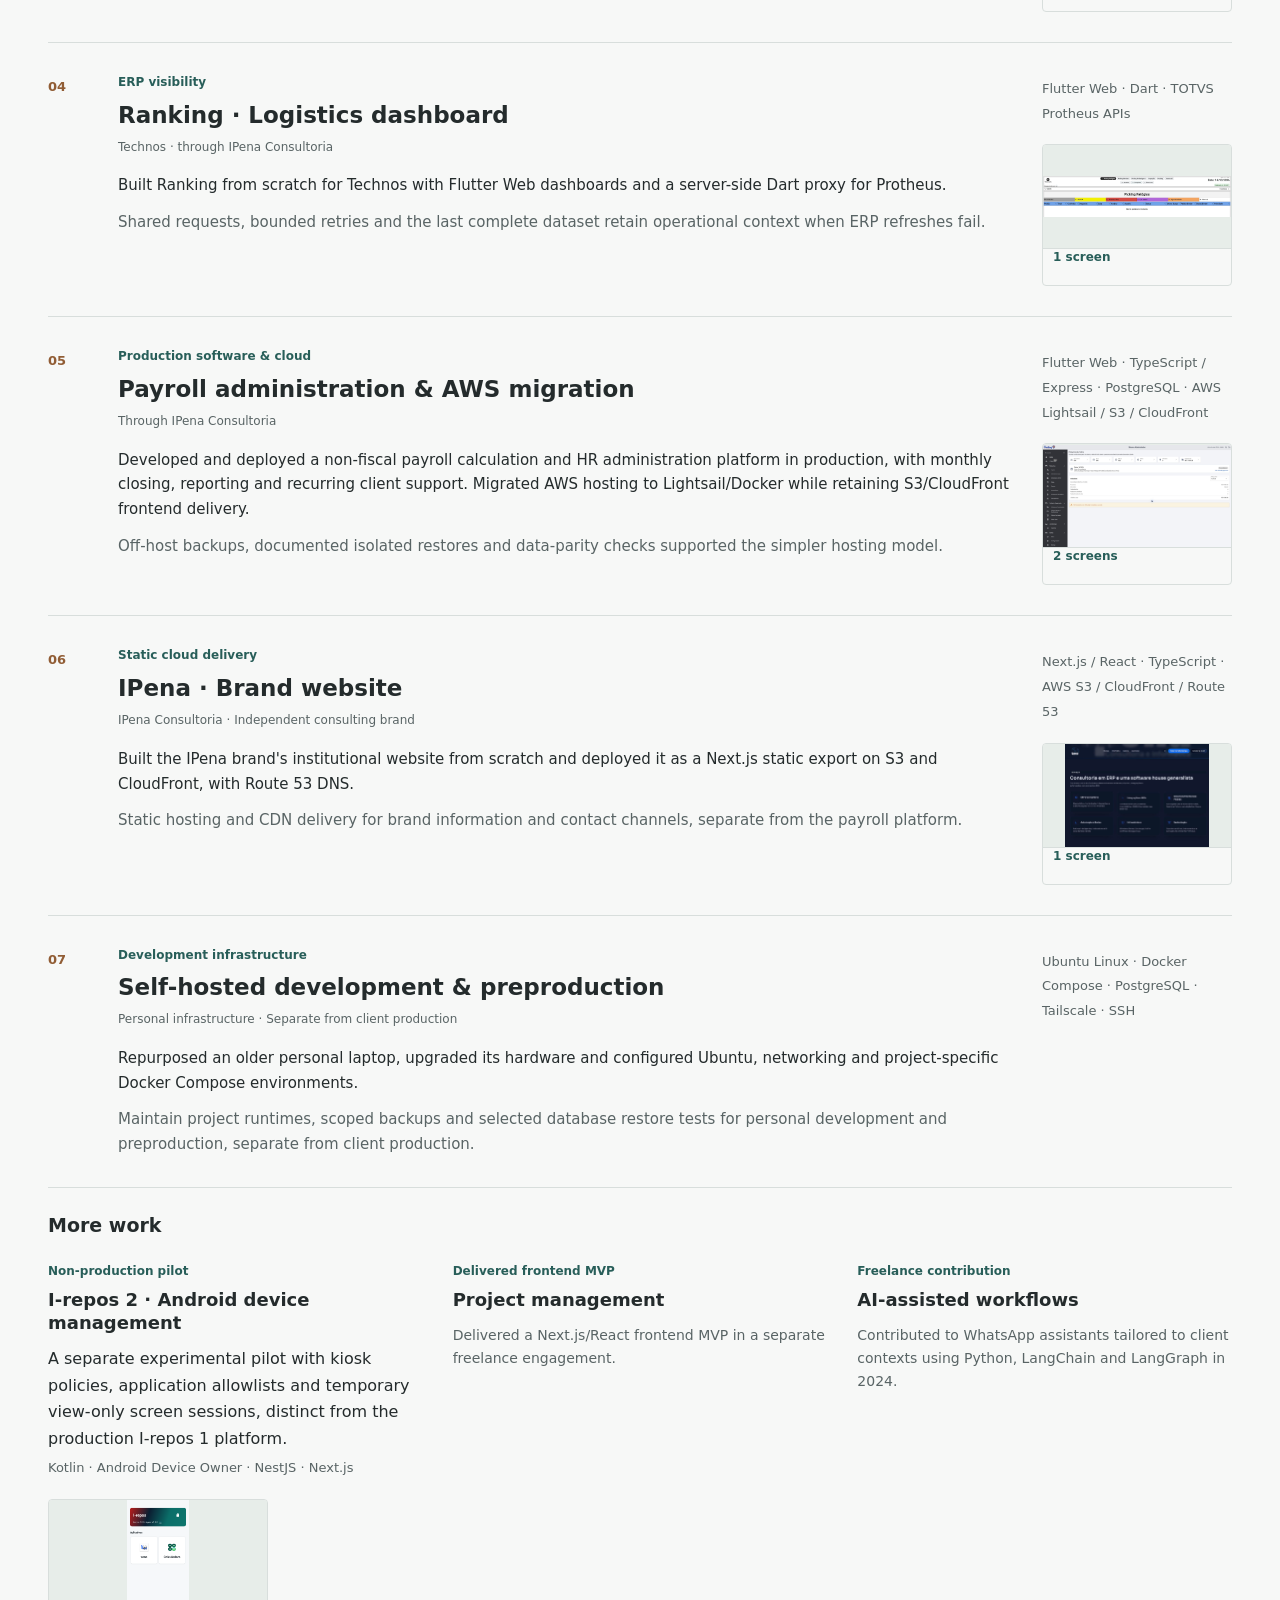
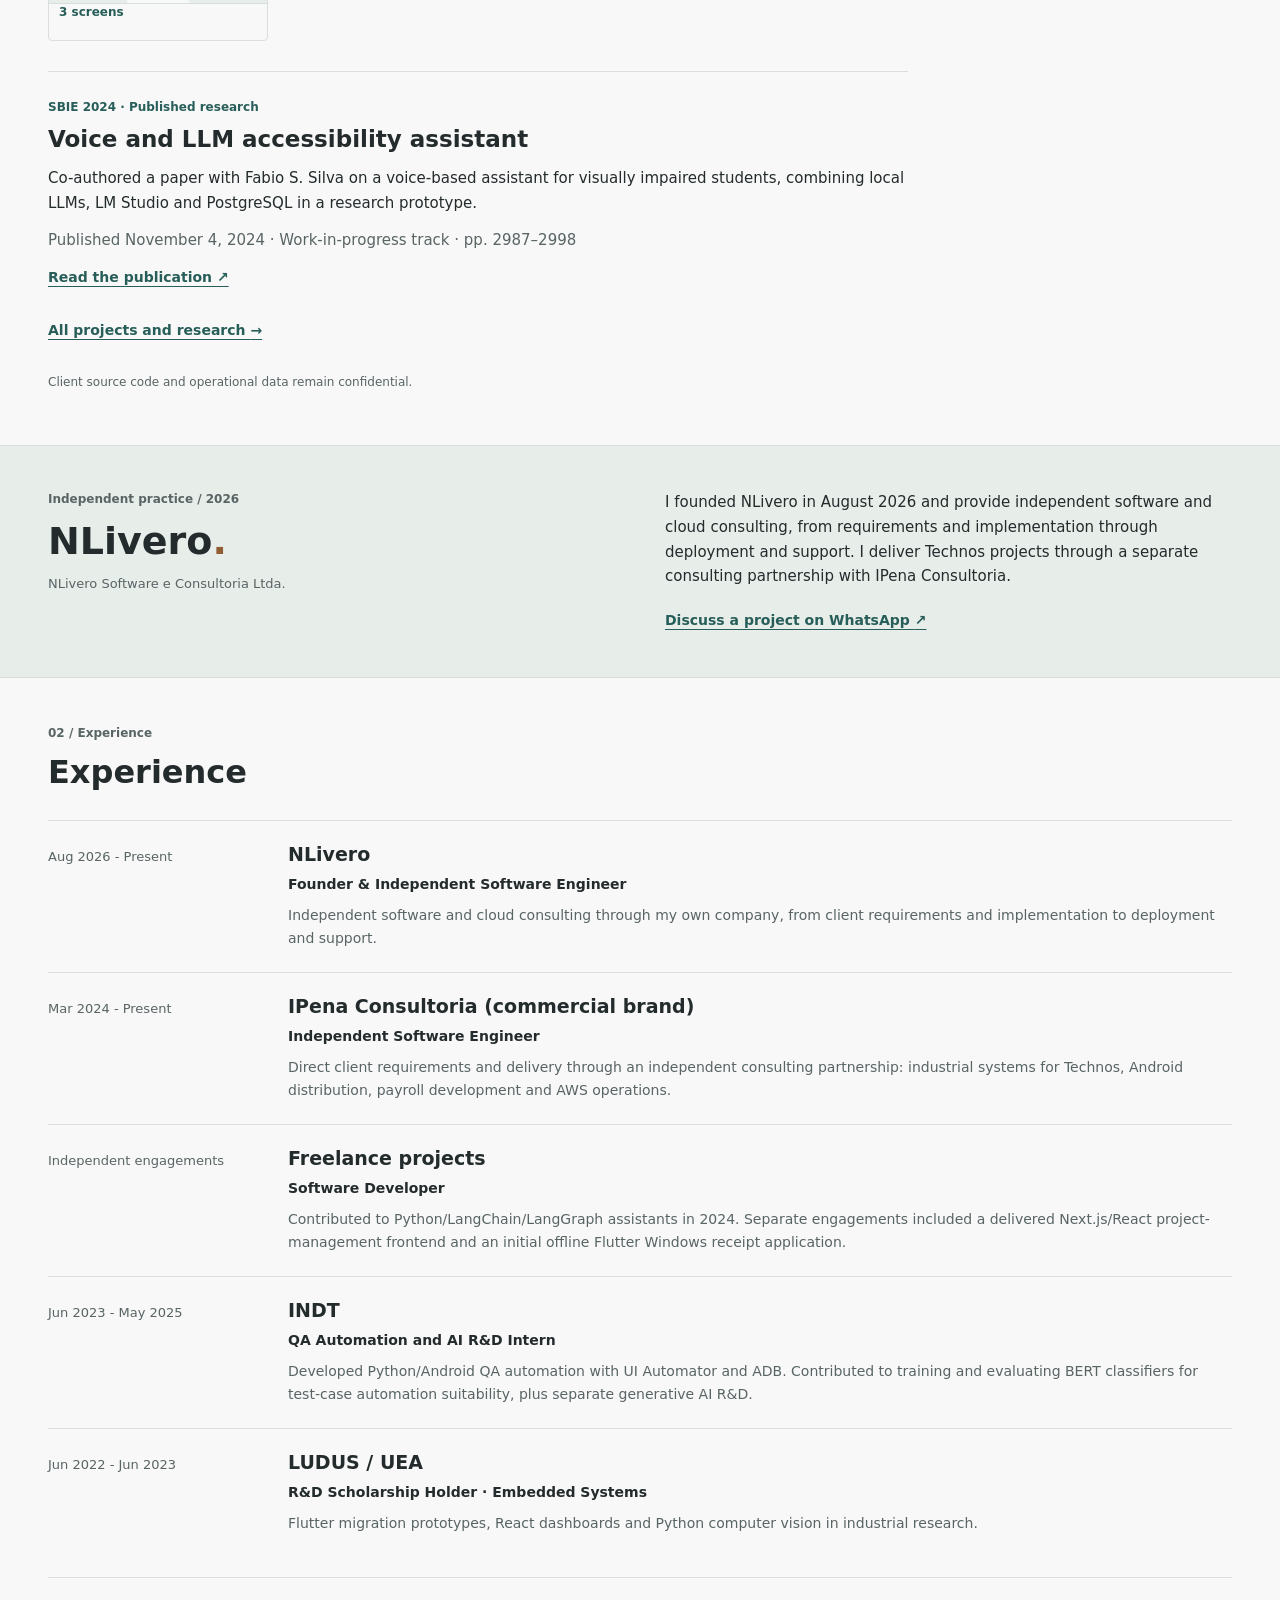
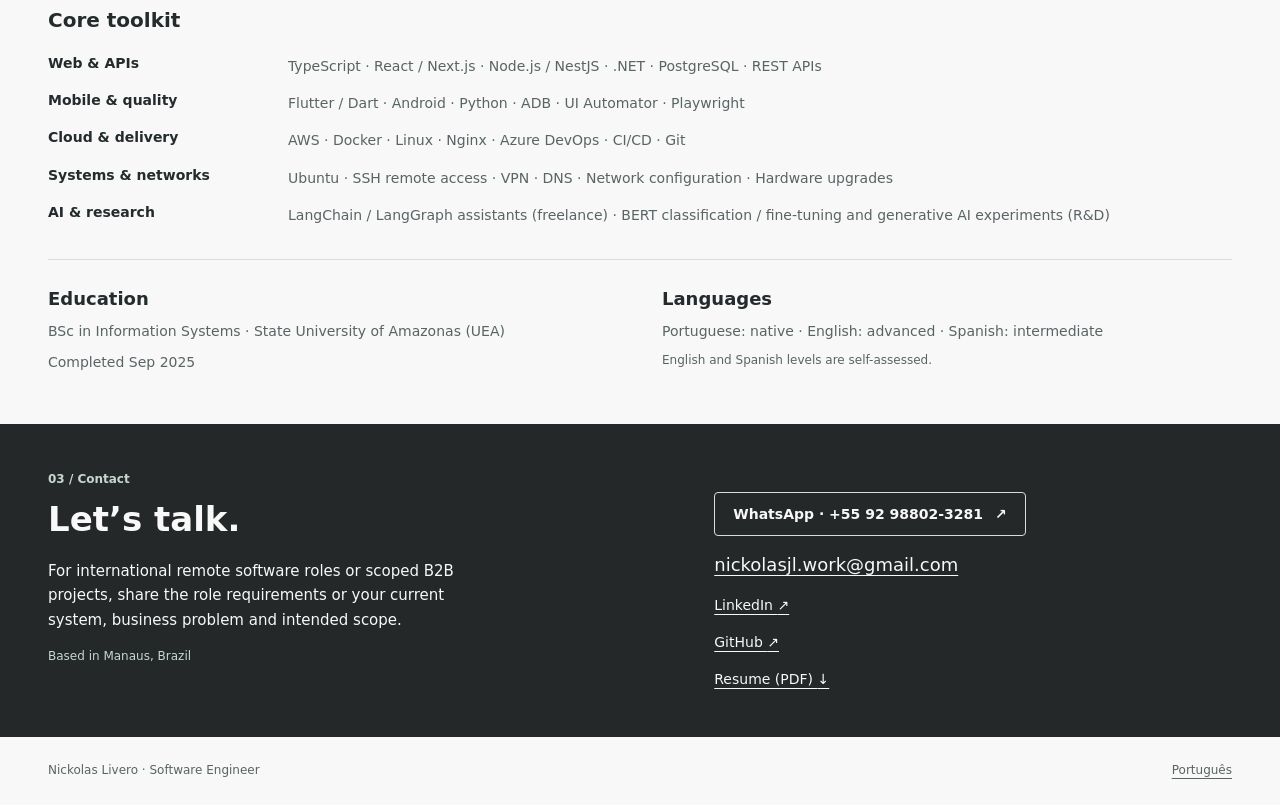
==== commit de32112e: "Complete bilingual project portfolio and reviewed resume downloads" ====
--- a/index.html
+++ b/index.html
@@ -4,7 +4,7 @@
   <meta charset="utf-8">
   <meta name="viewport" content="width=device-width, initial-scale=1">
   <title>Nickolas Livero | Software Engineer &amp; NLivero Founder</title>
-  <meta name="description" content="Software engineer in Manaus, Brazil. Full-stack systems, industrial integrations, Android application delivery and cloud operations. Founder of NLivero.">
+  <meta name="description" content="Custom web and Android software for industrial and business operations. Client requirements, ERP integrations, AWS and production support. Manaus, Brazil.">
   <meta name="theme-color" content="#f7f8f7">
   <link rel="canonical" href="https://nickolaslivero.github.io/">
   <link rel="alternate" hreflang="en" href="https://nickolaslivero.github.io/">
@@ -14,17 +14,18 @@
   <meta property="og:locale" content="en_US">
   <meta property="og:url" content="https://nickolaslivero.github.io/">
   <meta property="og:title" content="Nickolas Livero | Software Engineer &amp; NLivero Founder">
-  <meta property="og:description" content="Software engineer in Manaus, Brazil. Full-stack systems, industrial integrations, Android application delivery and cloud operations. Founder of NLivero.">
+  <meta property="og:description" content="Custom web and Android software for industrial and business operations. Client requirements, ERP integrations, AWS and production support. Manaus, Brazil.">
   <meta property="og:image" content="https://nickolaslivero.github.io/assets/nickolas-livero-linkedin.jpeg">
   <meta name="twitter:card" content="summary">
   <meta name="twitter:title" content="Nickolas Livero | Software Engineer &amp; NLivero Founder">
-  <meta name="twitter:description" content="Software engineer in Manaus, Brazil. Full-stack systems, industrial integrations, Android application delivery and cloud operations. Founder of NLivero.">
+  <meta name="twitter:description" content="Custom web and Android software for industrial and business operations. Client requirements, ERP integrations, AWS and production support. Manaus, Brazil.">
   <meta name="twitter:image" content="https://nickolaslivero.github.io/assets/nickolas-livero-linkedin.jpeg">
   <link rel="icon" href="assets/favicon-32.png" sizes="32x32">
   <link rel="apple-touch-icon" href="assets/apple-touch-icon.png">
   <link rel="manifest" href="site.webmanifest">
   <link rel="stylesheet" href="assets/site.css">
   <script src="assets/site.js" defer></script>
+  <script src="assets/gallery.js?v=20261014" defer></script>
   <script type="application/ld+json">{"@context":"https://schema.org","@type":"Person","name":"Nickolas J. S. Livero","url":"https://nickolaslivero.github.io/","jobTitle":"Software Engineer","image":"https://nickolaslivero.github.io/assets/nickolas-livero-linkedin.jpeg","sameAs":["https://github.com/nickolaslivero","https://www.linkedin.com/in/nickolaslivero/"]}</script>
 </head>
 <body>
@@ -49,70 +50,111 @@
             <img class="portrait" src="assets/nickolas-livero-linkedin.jpeg" width="88" height="88" alt="Nickolas Livero">
             <div><p class="eyebrow">Software · Manaus, Brazil</p><h1 id="name">Nickolas Livero</h1></div>
           </div>
-          <h2 class="role">Full Stack · AWS · Industrial &amp; ERP Systems</h2>
-          <p class="lead">I build industrial and business systems, connecting ERP workflows, Android applications and AWS deployment.</p>
-          <p class="intro-detail">Technos projects through IPena Consultoria. Founder of NLivero.</p>
+          <h2 class="role">Software Engineer · Full Stack · AWS</h2>
+          <p class="lead">I build custom web and Android software for industry and business.</p>
+          <p class="intro-detail">Client requirements, APIs and cloud delivery, with production support.</p>
           <div class="intro-actions">
-            <a class="button primary" href="mailto:nickolasjl.work@gmail.com">Get in touch</a>
-            <a class="button" href="cv-en.pdf" download aria-label="Download English resume">Resume <span aria-hidden="true">↓</span></a>
+            <a class="button primary" href="#work">View selected work</a>
+            <a class="button" href="https://wa.me/5592988023281" target="_blank" rel="noopener noreferrer" aria-label="Contact Nickolas on WhatsApp">WhatsApp <span aria-hidden="true">↗</span></a>
+            <a class="text-link" href="cv-en.pdf" download aria-label="Download English resume">Resume <span aria-hidden="true">↓</span></a>
             <p class="availability"><span aria-hidden="true"></span>Open to international remote roles and B2B projects</p>
           </div>
         </div>
       </div>
     </section>
     <section class="work wrap" id="work" aria-labelledby="work-heading">
-      <div class="section-heading"><p class="eyebrow">01 / Work</p><h2 id="work-heading">Selected work</h2><p>From ERP-connected workflows to Android delivery and production support.</p></div>
+      <div class="section-heading"><p class="eyebrow">01 / Work</p><h2 id="work-heading">Selected work</h2><p>From ERP-connected workflows to Android delivery and production support. <a class="text-link" href="projects.html">All projects and research <span aria-hidden="true">→</span></a></p></div>
       <article class="case">
         <div class="case-number" aria-hidden="true">01</div>
         <div class="case-body">
           <p class="case-kind">Industrial workflows</p>
-          <h3>Gatehouse &amp; maintenance</h3>
-          <p class="attribution">Technos · through IPena Consultoria</p>
-          <p>To modernize gatehouse and maintenance workflows, I developed a system for visitor, employee, vehicle and goods-movement records, with Protheus-backed service-request lookup and creation.</p>
+          <h3>SisTech · Gatehouse &amp; maintenance</h3>
+          <p class="attribution">Technos · through IPena Consultoria</p>
+          <p>Built SisTech from scratch for Technos, working directly with the client on requirements and improvements. It connects visitor, employee, vehicle and goods-movement records with Protheus service requests.</p>
           <p class="outcome">Role-based permissions and audit trails support controlled access records and maintenance administration.</p>
         </div>
-        <p class="case-stack">Next.js / React · ASP.NET Core · PostgreSQL · TOTVS Protheus</p>
-        <figure class="case-preview">
-          <a href="assets/previews/gatehouse-dashboard.jpg" aria-label="View gatehouse dashboard preview at full size"><img class="project-preview-image" src="assets/previews/gatehouse-dashboard.jpg" width="1830" height="900" loading="lazy" alt="SisTech gatehouse dashboard showing workflow shortcuts without personal records"></a>
-          <figcaption>Gatehouse dashboard · Personal preproduction, not production metrics</figcaption>
-        </figure>
+        <div class="case-tools">
+          <p class="case-stack">Next.js / React · ASP.NET Core · PostgreSQL · TOTVS Protheus</p>
+          <div class="project-gallery" data-gallery-title="SisTech · Gatehouse &amp; maintenance">
+            <button type="button" class="gallery-trigger" hidden aria-label="View 2 SisTech screens" aria-haspopup="dialog" aria-controls="project-gallery-dialog">
+              <img class="project-preview-image" src="assets/previews/gatehouse-overview.jpg" width="2095" height="1082" loading="lazy" alt="SisTech gatehouse overview with workflow shortcuts and no personal records">
+              <span>2 screens</span>
+            </button>
+            <ul class="gallery-links">
+              <li><a href="assets/previews/gatehouse-overview.jpg" data-caption="Gatehouse overview · Personal preproduction (HML), not production metrics">Gatehouse overview (HML)</a></li>
+              <li><a href="assets/previews/gatehouse-login.jpg" data-caption="SisTech sign-in · Personal preproduction (HML), not production metrics">SisTech sign-in (HML)</a></li>
+            </ul>
+          </div>
+        </div>
       </article>
       <article class="case">
         <div class="case-number" aria-hidden="true">02</div>
         <div class="case-body">
           <p class="case-kind">Production platform</p>
-          <h3>Android application distribution</h3>
-          <p class="attribution">Technos · through IPena Consultoria</p>
-          <p>Factory devices needed targeted application delivery. I built and maintain a production APK catalog and administration platform with device tracking and Flutter updater integration.</p>
-          <p class="outcome">SHA-256 integrity checks support package verification; the updater opens the Android installer to hand off installation.</p>
-        </div>
-        <p class="case-stack">NestJS · Prisma · Next.js · Flutter · Azure DevOps</p>
-        <figure class="case-preview">
-          <a href="assets/previews/android-distribution-dashboard.jpg" aria-label="View Android distribution dashboard preview at full size"><img class="project-preview-image" src="assets/previews/android-distribution-dashboard.jpg" width="2036" height="408" loading="lazy" alt="I-repos distribution dashboard showing application and device-status summaries, without device identifiers"></a>
-          <figcaption>Distribution dashboard · Personal preproduction, not production metrics</figcaption>
-        </figure>
+          <h3>I-repos 1 · Android distribution</h3>
+          <p class="attribution">Technos · through IPena Consultoria</p>
+          <p>Built I-repos 1 from scratch for production APK distribution at Technos: application catalog, targeted releases, device tracking and Flutter updater integration.</p>
+          <p class="outcome">The updater verifies SHA-256 package integrity and hands installation to Android.</p>
+        </div>
+        <div class="case-tools">
+          <p class="case-stack">NestJS · Prisma · Next.js · Flutter · Azure DevOps</p>
+          <div class="project-gallery" data-gallery-title="I-repos 1 · Android distribution">
+            <button type="button" class="gallery-trigger" hidden aria-label="View 2 I-repos 1 screens" aria-haspopup="dialog" aria-controls="project-gallery-dialog">
+              <img class="project-preview-image" src="assets/previews/android-distribution-overview.jpg" width="2280" height="490" loading="lazy" alt="I-repos 1 application and device-status overview without device identifiers">
+              <span>2 screens</span>
+            </button>
+            <ul class="gallery-links">
+              <li><a href="assets/previews/android-distribution-overview.jpg" data-caption="Distribution overview · Personal preproduction (HML), not production metrics">Distribution overview (HML)</a></li>
+              <li><a href="assets/previews/android-distribution-login.jpg" data-caption="I-repos 1 sign-in · Personal preproduction (HML), not production metrics">I-repos 1 sign-in (HML)</a></li>
+            </ul>
+          </div>
+        </div>
       </article>
       <article class="case">
         <div class="case-number" aria-hidden="true">03</div>
         <div class="case-body">
-          <p class="case-kind">Legacy modernization</p>
-          <h3>Factory application modernization</h3>
-          <p class="attribution">Technos · through IPena Consultoria</p>
-          <p>An existing factory application needed ongoing changes while preserving its ERP and barcode workflows. I maintain and modernize the inherited Flutter Android client for handheld scanners and landscape tablets.</p>
-          <p class="outcome">Compatibility-conscious updates support established production routines and usability on factory devices.</p>
-        </div>
-        <p class="case-stack">Flutter / Dart · Android · Protheus APIs</p>
+          <p class="case-kind">Production application</p>
+          <h3>Factory app · Multi-release development</h3>
+          <p class="attribution">Technos · through IPena Consultoria</p>
+          <p>Delivered features and fixes across multiple releases of an inherited Flutter Android factory app already in production at Technos.</p>
+          <p class="outcome">Preserved Protheus integrations, barcode workflows and usability on handheld scanners and landscape tablets.</p>
+        </div>
+        <div class="case-tools">
+          <p class="case-stack">Flutter / Dart · Android · Protheus APIs</p>
+          <div class="project-gallery" data-gallery-title="Factory app · Android">
+            <button type="button" class="gallery-trigger" hidden aria-label="View 3 factory app screens" aria-haspopup="dialog" aria-controls="project-gallery-dialog">
+              <img class="project-preview-image" src="assets/previews/factory-app-menu.png" width="1920" height="792" loading="lazy" alt="Factory app routine menu in an Android emulator, with the account header cropped out">
+              <span>3 screens</span>
+            </button>
+            <ul class="gallery-links">
+              <li><a href="assets/previews/factory-app-menu.png" data-caption="Candidate 2.4.2 · Emulator menu, account header cropped; not production acceptance">Routine menu (candidate, emulator)</a></li>
+              <li><a href="assets/previews/factory-app-wms-menu.png" data-caption="Candidate 2.4.2 · Emulator WMS menu, account header cropped; no ERP transaction performed">WMS menu (candidate, emulator)</a></li>
+              <li><a href="assets/previews/factory-app-login.png" data-caption="Factory app sign-in · Candidate 2.4.2 in an emulator">Application login (candidate, emulator)</a></li>
+            </ul>
+          </div>
+        </div>
       </article>
       <article class="case">
         <div class="case-number" aria-hidden="true">04</div>
         <div class="case-body">
           <p class="case-kind">ERP visibility</p>
-          <h3>Logistics dashboard &amp; Protheus proxy</h3>
-          <p class="attribution">Technos · through IPena Consultoria</p>
-          <p>ERP request failures can interrupt logistics visibility. I developed a Flutter Web dashboard and a server-side Dart proxy for Protheus with bounded retries and shared requests.</p>
-          <p class="outcome">The last complete dataset remains visible when a refresh fails, keeping operational context available between refreshes.</p>
-        </div>
-        <p class="case-stack">Flutter Web · Dart · TOTVS Protheus APIs</p>
+          <h3>Ranking · Logistics dashboard</h3>
+          <p class="attribution">Technos · through IPena Consultoria</p>
+          <p>Built Ranking from scratch for Technos with Flutter Web dashboards and a server-side Dart proxy for Protheus.</p>
+          <p class="outcome">Shared requests, bounded retries and the last complete dataset retain operational context when ERP refreshes fail.</p>
+        </div>
+        <div class="case-tools">
+          <p class="case-stack">Flutter Web · Dart · TOTVS Protheus APIs</p>
+          <div class="project-gallery" data-gallery-title="Ranking · Logistics dashboard">
+            <button type="button" class="gallery-trigger" hidden aria-label="View 1 Ranking screen" aria-haspopup="dialog" aria-controls="project-gallery-dialog">
+              <img class="project-preview-image" src="assets/previews/logistics-dashboard.jpg" width="2304" height="500" loading="lazy" alt="Ranking logistics dashboard with no orders displayed">
+              <span>1 screen</span>
+            </button>
+            <ul class="gallery-links">
+              <li><a href="assets/previews/logistics-dashboard.jpg" data-caption="Personal preproduction (HML) · Filtered query with no orders to protect data; not production metrics">Filtered logistics view (HML)</a></li>
+            </ul>
+          </div>
+        </div>
       </article>
       <article class="case">
         <div class="case-number" aria-hidden="true">05</div>
@@ -120,56 +162,134 @@
           <p class="case-kind">Production software &amp; cloud</p>
           <h3>Payroll administration &amp; AWS migration</h3>
           <p class="attribution">Through IPena Consultoria</p>
-          <p>I developed and deployed a multi-company, non-fiscal payroll and HR platform covering monthly closing and reporting, with recurring client support. I migrated application and database services to Lightsail/Docker/PostgreSQL while retaining S3/CloudFront frontend delivery.</p>
-          <p class="outcome">Simpler hosting reduced cost and operational complexity; off-host backups, isolated restore tests and data-parity checks supported the migration.</p>
-        </div>
-        <p class="case-stack">Flutter Web · TypeScript / Express · PostgreSQL · AWS Lightsail / S3 / CloudFront</p>
+          <p>Developed and deployed a non-fiscal payroll calculation and HR administration platform in production, with monthly closing, reporting and recurring client support. Migrated AWS hosting to Lightsail/Docker while retaining S3/CloudFront frontend delivery.</p>
+          <p class="outcome">Off-host backups, documented isolated restores and data-parity checks supported the simpler hosting model.</p>
+        </div>
+        <div class="case-tools">
+          <p class="case-stack">Flutter Web · TypeScript / Express · PostgreSQL · AWS Lightsail / S3 / CloudFront</p>
+          <div class="project-gallery" data-gallery-title="ICheck · Payroll administration">
+            <button type="button" class="gallery-trigger" hidden aria-label="View 2 ICheck screens" aria-haspopup="dialog" aria-controls="project-gallery-dialog">
+              <img class="project-preview-image" src="assets/previews/payroll-dashboard.jpg" width="2304" height="1250" loading="lazy" alt="Full ICheck payroll-administration dashboard using a test database">
+              <span>2 screens</span>
+            </button>
+            <ul class="gallery-links">
+              <li><a href="assets/previews/payroll-dashboard.jpg" data-caption="ICheck dashboard · HML test database">Payroll dashboard (test data)</a></li>
+              <li><a href="assets/previews/payroll-login.jpg" data-caption="ICheck sign-in · HML, empty credential fields">Payroll sign-in (HML)</a></li>
+            </ul>
+          </div>
+        </div>
       </article>
       <article class="case">
         <div class="case-number" aria-hidden="true">06</div>
         <div class="case-body">
           <p class="case-kind">Static cloud delivery</p>
-          <h3>IPena institutional website</h3>
-          <p class="attribution">IPena Consultoria</p>
-          <p>IPena needed an institutional site without a persistent application server. I built and deployed a Next.js static export to S3 and CloudFront within its Route 53 DNS infrastructure.</p>
-          <p class="outcome">Company information and contact channels are delivered through static hosting and a CDN, separately from the payroll platform.</p>
-        </div>
-        <p class="case-stack">Next.js / React · TypeScript · AWS S3 / CloudFront / Route 53</p>
+          <h3>IPena · Brand website</h3>
+          <p class="attribution">IPena Consultoria · Independent consulting brand</p>
+          <p>Built the IPena brand's institutional website from scratch and deployed it as a Next.js static export on S3 and CloudFront, with Route 53 DNS.</p>
+          <p class="outcome">Static hosting and CDN delivery for brand information and contact channels, separate from the payroll platform.</p>
+        </div>
+        <div class="case-tools">
+          <p class="case-stack">Next.js / React · TypeScript · AWS S3 / CloudFront / Route 53</p>
+          <div class="project-gallery" data-gallery-title="IPena · Brand website">
+            <button type="button" class="gallery-trigger" hidden aria-label="View 1 IPena website screen" aria-haspopup="dialog" aria-controls="project-gallery-dialog">
+              <img class="project-preview-image" src="assets/previews/ipena-website-services.jpg" width="1160" height="830" loading="lazy" alt="IPena consulting website services section and main navigation">
+              <span>1 screen</span>
+            </button>
+            <ul class="gallery-links">
+              <li><a href="assets/previews/ipena-website-services.jpg" data-caption="IPena brand website · Public services section">IPena website (public)</a></li>
+            </ul>
+          </div>
+        </div>
       </article>
       <article class="case">
         <div class="case-number" aria-hidden="true">07</div>
         <div class="case-body">
           <p class="case-kind">Development infrastructure</p>
-          <h3>Self-hosted development platform</h3>
-          <p class="attribution">Independent infrastructure · supporting IPena project work</p>
-          <p>To validate changes across projects without modifying production, I set up and maintain a shared Ubuntu server with project-specific Docker Compose stacks. Tailscale and SSH support private remote administration.</p>
-          <p class="outcome">Reusable development and preproduction environments support regression checks and release-candidate validation, with scoped backups and selected database restore tests for maintenance.</p>
-        </div>
-        <p class="case-stack">Ubuntu Linux · Docker Compose · PostgreSQL · Tailscale · SSH</p>
+          <h3>Self-hosted development &amp; preproduction</h3>
+          <p class="attribution">Personal infrastructure · Separate from client production</p>
+          <p>Repurposed an older personal laptop, upgraded its hardware and configured Ubuntu, networking and project-specific Docker Compose environments.</p>
+          <p class="outcome">Maintain project runtimes, scoped backups and selected database restore tests for personal development and preproduction, separate from client production.</p>
+        </div>
+        <div class="case-tools">
+          <p class="case-stack">Ubuntu Linux · Docker Compose · PostgreSQL · Tailscale · SSH</p>
+        </div>
       </article>
       <div class="more-work"><h3>More work</h3>
-        <div class="work-grid"><article><p class="case-kind">Pilot</p><h4>Android device management</h4><p>A separate Kotlin Device Owner pilot with kiosk policies, application allowlists and temporary view-only screen sessions. NestJS/Next.js dashboard.</p></article><article><p class="case-kind">Delivered frontend MVP</p><h4>Project management</h4><p>Delivered a Next.js/React frontend MVP in a separate freelance engagement.</p></article><article><p class="case-kind">Freelance contribution</p><h4>AI-assisted workflows</h4><p>Contributed to client-contextualized WhatsApp assistants using Python, LangChain and LangGraph in 2024.</p></article></div>
-      </div>
+        <div class="work-grid">
+          <article>
+            <p class="case-kind">Non-production pilot</p>
+            <h4>I-repos 2 · Android device management</h4>
+            <p>A separate experimental pilot with kiosk policies, application allowlists and temporary view-only screen sessions, distinct from the production I-repos 1 platform.</p>
+            <div class="case-tools">
+              <p class="case-stack">Kotlin · Android Device Owner · NestJS · Next.js</p>
+              <div class="project-gallery" data-gallery-title="I-repos 2 · Device-management pilot">
+                <button type="button" class="gallery-trigger" hidden aria-label="View 3 I-repos 2 pilot screens" aria-haspopup="dialog" aria-controls="project-gallery-dialog">
+                  <img class="project-preview-image" src="assets/previews/android-management-handheld.png" width="480" height="800" loading="lazy" alt="I-repos 2 pilot launcher on a physical Android handheld, showing the application allowlist">
+                  <span>3 screens</span>
+                </button>
+                <ul class="gallery-links">
+                  <li><a href="assets/previews/android-management-handheld.png" data-caption="I-repos 2 pilot · Physical Android handheld launcher with permitted applications">Physical handheld launcher (pilot)</a></li>
+                  <li><a href="assets/previews/android-management-pilot.jpg" data-caption="Device-management pilot · Personal preproduction (HML), not production metrics">Device-management pilot (HML)</a></li>
+                  <li><a href="assets/previews/android-management-login.jpg" data-caption="I-repos 2 pilot sign-in · Personal preproduction (HML), not production metrics">Pilot sign-in (HML)</a></li>
+                </ul>
+              </div>
+            </div>
+          </article>
+          <article><p class="case-kind">Delivered frontend MVP</p><h4>Project management</h4><p>Delivered a Next.js/React frontend MVP in a separate freelance engagement.</p></article>
+          <article><p class="case-kind">Freelance contribution</p><h4>AI-assisted workflows</h4><p>Contributed to WhatsApp assistants tailored to client contexts using Python, LangChain and LangGraph in 2024.</p></article>
+        </div>
+      </div>
+      <div class="research-highlight" aria-labelledby="research-heading">
+        <p class="case-kind">SBIE 2024 · Published research</p>
+        <h3 id="research-heading">Voice and LLM accessibility assistant</h3>
+        <p>Co-authored a paper with Fabio S. Silva on a voice-based assistant for visually impaired students, combining local LLMs, LM Studio and PostgreSQL in a research prototype.</p>
+        <p class="research-meta">Published <time datetime="2024-11-04">November 4, 2024</time> · Work-in-progress track · pp. 2987–2998</p>
+        <a class="text-link" href="https://sol.sbc.org.br/index.php/sbie/article/view/31461">Read the publication <span aria-hidden="true">↗</span></a>
+      </div>
+      <p class="collection-link"><a class="text-link" href="projects.html">All projects and research <span aria-hidden="true">→</span></a></p>
       <p class="confidential">Client source code and operational data remain confidential.</p>
     </section>
     <section class="company-band" aria-labelledby="company-heading">
-      <div class="company wrap"><div><p class="eyebrow">Independent practice / <time datetime="2026-08">2026</time></p><h2 id="company-heading">NLivero<span>.</span></h2><p class="company-legal">NLivero Software e Consultoria Ltda.</p></div><div><p>I founded NLivero in August 2026 for independent software and technical consulting, alongside my work through IPena. I prepare scoped infrastructure and cloud proposals covering Linux, VPS, deployment and troubleshooting.</p><a class="text-link" href="mailto:nickolasjl.work@gmail.com?subject=NLivero">Discuss a project <span aria-hidden="true">↗</span></a></div></div>
+      <div class="company wrap"><div><p class="eyebrow">Independent practice / <time datetime="2026-08">2026</time></p><h2 id="company-heading">NLivero<span>.</span></h2><p class="company-legal">NLivero Software e Consultoria Ltda.</p></div><div><p>I founded NLivero in August 2026 and provide independent software and cloud consulting, from requirements and implementation through deployment and support. I deliver Technos projects through a separate consulting partnership with IPena Consultoria.</p><a class="text-link" href="https://wa.me/5592988023281" target="_blank" rel="noopener noreferrer">Discuss a project on WhatsApp <span aria-hidden="true">↗</span></a></div></div>
     </section>
     <section class="experience wrap" id="experience" aria-labelledby="experience-heading">
       <div class="section-heading"><p class="eyebrow">02 / Experience</p><h2 id="experience-heading">Experience</h2></div>
       <ol class="timeline">
-        <li><time datetime="2024-03">Mar 2024 - Present</time><div><h3>IPena Consultoria</h3><p class="position">Contract Full Stack Software Engineer</p><p>Industrial software for Technos, production payroll development and AWS deployment, Android distribution and approval-controlled delivery.</p></div></li>
-        <li><time datetime="2026-08">Aug 2026 - Present</time><div><h3>NLivero</h3><p class="position">Founder &amp; Independent Software Engineer</p><p>Independent software and technical consulting in parallel with IPena engagements; prepare scoped infrastructure and cloud proposals.</p></div></li>
-        <li><time datetime="2023-06">Jun 2023 - May 2025</time><div><h3>INDT</h3><p class="position">QA Automation and AI R&amp;D Intern</p><p>Developed Python Android QA automation with UI Automator and ADB. Contributed to BERT classifier training/fine-tuning, test-case classification and model evaluation in QA-focused R&amp;D, alongside separate generative AI experiments.</p></div></li>
+        <li><time datetime="2026-08">Aug 2026 - Present</time><div><h3>NLivero</h3><p class="position">Founder &amp; Independent Software Engineer</p><p>Independent software and cloud consulting through my own company, from client requirements and implementation to deployment and support.</p></div></li>
+        <li><time datetime="2024-03">Mar 2024 - Present</time><div><h3>IPena Consultoria (commercial brand)</h3><p class="position">Independent Software Engineer</p><p>Direct client requirements and delivery through an independent consulting partnership: industrial systems for Technos, Android distribution, payroll development and AWS operations.</p></div></li>
+        <li><span class="timeline-period">Independent engagements</span><div><h3>Freelance projects</h3><p class="position">Software Developer</p><p>Contributed to Python/LangChain/LangGraph assistants in 2024. Separate engagements included a delivered Next.js/React project-management frontend and an initial offline Flutter Windows receipt application.</p></div></li>
+        <li><time datetime="2023-06">Jun 2023 - May 2025</time><div><h3>INDT</h3><p class="position">QA Automation and AI R&amp;D Intern</p><p>Developed Python/Android QA automation with UI Automator and ADB. Contributed to training and evaluating BERT classifiers for test-case automation suitability, plus separate generative AI R&amp;D.</p></div></li>
         <li><time datetime="2022-06">Jun 2022 - Jun 2023</time><div><h3>LUDUS / UEA</h3><p class="position">R&amp;D Scholarship Holder · Embedded Systems</p><p>Flutter migration prototypes, React dashboards and Python computer vision in industrial research.</p></div></li>
       </ol>
-      <div class="toolkit"><h3>Core toolkit</h3><div><h4>Full stack &amp; backend</h4><p>TypeScript · React / Next.js · Node.js / NestJS · .NET · PostgreSQL · REST APIs</p></div><div><h4>Mobile &amp; quality</h4><p>Flutter / Dart · Android · Python · ADB · UI Automator · Playwright</p></div><div><h4>Infrastructure &amp; delivery</h4><p>AWS · Docker · Linux · Nginx · Azure DevOps · CI/CD · Git</p></div><div><h4>AI &amp; research</h4><p>Python · LangChain / LangGraph (freelance) · BERT classification / fine-tuning (R&amp;D)</p></div></div>
+      <div class="toolkit"><h3>Core toolkit</h3><div><h4>Web &amp; APIs</h4><p>TypeScript · React / Next.js · Node.js / NestJS · .NET · PostgreSQL · REST APIs</p></div><div><h4>Mobile &amp; quality</h4><p>Flutter / Dart · Android · Python · ADB · UI Automator · Playwright</p></div><div><h4>Cloud &amp; delivery</h4><p>AWS · Docker · Linux · Nginx · Azure DevOps · CI/CD · Git</p></div><div><h4>Systems &amp; networks</h4><p>Ubuntu · SSH remote access · VPN · DNS · Network configuration · Hardware upgrades</p></div><div><h4>AI &amp; research</h4><p>LangChain / LangGraph assistants (freelance) · BERT classification / fine-tuning and generative AI experiments (R&amp;D)</p></div></div>
       <div class="background"><div><h3>Education</h3><p>BSc in Information Systems · State University of Amazonas (UEA)</p><p><time datetime="2025-09">Completed Sep 2025</time></p></div><div><h3>Languages</h3><p>Portuguese: native · English: advanced · Spanish: intermediate</p><p class="small">English and Spanish levels are self-assessed.</p></div></div>
     </section>
     <section class="contact-band" id="contact" aria-labelledby="contact-heading">
-      <div class="wrap contact"><div><p class="eyebrow">03 / Contact</p><h2 id="contact-heading">Let’s talk.</h2><p>For international remote software roles or scoped B2B projects, share the role requirements or your current system, business problem and intended scope.</p><p class="small">Based in Manaus, Brazil</p></div><div class="contact-links"><a class="email-link" href="mailto:nickolasjl.work@gmail.com">nickolasjl.work@gmail.com</a><a href="https://www.linkedin.com/in/nickolaslivero/">LinkedIn <span aria-hidden="true">↗</span></a><a href="https://github.com/nickolaslivero">GitHub <span aria-hidden="true">↗</span></a><a href="cv-en.pdf" download>Resume (PDF) <span aria-hidden="true">↓</span></a></div></div>
+      <div class="wrap contact"><div><p class="eyebrow">03 / Contact</p><h2 id="contact-heading">Let’s talk.</h2><p>For international remote software roles or scoped B2B projects, share the role requirements or your current system, business problem and intended scope.</p><p class="small">Based in Manaus, Brazil</p></div><div class="contact-links"><a class="button" href="https://wa.me/5592988023281" target="_blank" rel="noopener noreferrer">WhatsApp · +55 92 98802-3281 <span aria-hidden="true">↗</span></a><a class="email-link" href="mailto:nickolasjl.work@gmail.com">nickolasjl.work@gmail.com</a><a href="https://www.linkedin.com/in/nickolaslivero/">LinkedIn <span aria-hidden="true">↗</span></a><a href="https://github.com/nickolaslivero">GitHub <span aria-hidden="true">↗</span></a><a href="cv-en.pdf" download>Resume (PDF) <span aria-hidden="true">↓</span></a></div></div>
     </section>
   </main>
+  <dialog id="project-gallery-dialog" aria-labelledby="gallery-title">
+    <header class="gallery-heading">
+      <h2 id="gallery-title"></h2>
+      <div class="gallery-controls">
+        <a id="gallery-original" class="icon-button" target="_blank" rel="noopener" title="Open full-size image" aria-label="Open full-size image"><img class="icon" src="assets/icons/zoom-in.svg" width="20" height="20" alt=""></a>
+        <button id="gallery-close" type="button" class="icon-button" title="Close gallery" aria-label="Close gallery"><img class="icon" src="assets/icons/x.svg" width="20" height="20" alt=""></button>
+      </div>
+    </header>
+    <div class="gallery-stage">
+      <img id="gallery-image" hidden alt="">
+      <p id="gallery-error" hidden role="alert">The image could not be loaded.</p>
+    </div>
+    <div class="gallery-footer">
+      <p id="gallery-caption"></p>
+      <div class="gallery-navigation">
+        <button id="gallery-prev" type="button" class="icon-button" disabled title="Previous image" aria-label="Previous image"><img class="icon" src="assets/icons/chevron-left.svg" width="20" height="20" alt=""></button>
+        <p id="gallery-count"></p>
+        <button id="gallery-next" type="button" class="icon-button" disabled title="Next image" aria-label="Next image"><img class="icon" src="assets/icons/chevron-right.svg" width="20" height="20" alt=""></button>
+      </div>
+    </div>
+    <p id="gallery-status" class="sr-only" role="status" aria-live="polite" aria-atomic="true"></p>
+  </dialog>
   <footer class="wrap site-footer"><p>Nickolas Livero · Software Engineer</p><a href="pt-br.html" lang="pt-BR">Português</a></footer>
 </body>
 </html>
--- a/assets/site.css
+++ b/assets/site.css
@@ -30,6 +30,7 @@
 a, button, input { -webkit-tap-highlight-color: transparent; }
 :focus-visible { outline: 3px solid var(--brand); outline-offset: 5px; }
 img { display: block; max-width: 100%; }
+.sr-only { position: absolute; width: 1px; height: 1px; margin: -1px; padding: 0; overflow: hidden; clip-path: inset(50%); white-space: nowrap; border: 0; }
 h1, h2, h3, h4, p { margin: 0; }
 h1, h2, h3, h4 { line-height: 1.25; font-weight: 650; overflow-wrap: anywhere; }
 h1 { font-size: 3rem; }
@@ -63,6 +64,7 @@
 .intro-detail { color: var(--muted); max-width: 790px; }
 .intro .intro-detail { color: #dde2de; font-size: 0.9375rem; }
 .intro-actions { display: flex; flex-wrap: wrap; align-items: center; gap: 12px; margin-top: 26px; }
+.intro-actions .text-link { color: #f7f8f7; }
 .button { display: inline-flex; min-height: 44px; align-items: center; gap: 12px; justify-content: center; border: 1px solid var(--rule); border-radius: 4px; padding: 8px 18px; text-decoration: none; font-size: 0.875rem; font-weight: 600; }
 .button.primary { color: var(--bg); background: var(--accent); border-color: var(--accent); }
 .button.primary:hover { background: var(--accent-hover); border-color: var(--accent-hover); }
@@ -86,17 +88,45 @@
 .case-body > p:not(.case-kind):not(.attribution) { font-size: 0.9375rem; }
 .case-body .outcome { margin-top: 12px; color: var(--muted); }
 .case-stack { font-size: 0.8125rem; color: var(--muted); padding-top: 4px; line-height: 1.9; }
-.case-body, .case-stack, .intro-detail, .availability { overflow-wrap: anywhere; }
-.case-preview { grid-column: 2 / -1; min-width: 0; margin: 24px 0 0; }
-.case-preview a { display: block; border: 1px solid var(--rule); border-radius: 4px; overflow: hidden; }
-.project-preview-image { width: 100%; height: auto; }
-.case-preview figcaption { margin-top: 10px; font-size: 0.75rem; color: var(--muted); overflow-wrap: anywhere; }
+.case-body, .case-tools, .case-stack, .intro-detail, .availability { min-width: 0; overflow-wrap: anywhere; }
+.project-gallery { margin-top: 18px; }
+.gallery-trigger { width: 100%; max-width: 220px; padding: 0; overflow: hidden; display: grid; grid-template-rows: 104px 36px; border: 1px solid var(--rule); border-radius: 4px; color: var(--accent); background: var(--bg); font: inherit; font-size: 0.75rem; font-weight: 600; line-height: 1.4; text-align: left; cursor: zoom-in; }
+.gallery-trigger[hidden], .gallery-links[hidden], #gallery-image[hidden], #gallery-error[hidden] { display: none; }
+.gallery-trigger:hover { border-color: var(--accent); }
+.gallery-trigger img { width: 100%; height: 104px; object-fit: contain; object-position: center; background: var(--surface); border-bottom: 1px solid var(--rule); }
+.gallery-trigger > span { display: flex; align-items: center; padding: 0 10px; }
+.gallery-links { margin: 0; padding-left: 18px; font-size: 0.8125rem; }
+.gallery-links li + li { margin-top: 6px; }
+#project-gallery-dialog { width: min(1360px, calc(100% - 32px)); max-width: none; max-height: calc(100dvh - 32px); padding: 18px; border: 1px solid var(--rule); border-radius: 6px; background: var(--bg); color: var(--text); }
+#project-gallery-dialog::backdrop { background: rgb(10 15 15 / 82%); }
+.gallery-heading { display: flex; align-items: center; justify-content: space-between; gap: 20px; margin-bottom: 14px; }
+.gallery-heading h2 { font-size: 1.125rem; }
+.gallery-controls { display: flex; flex-shrink: 0; gap: 8px; }
+.icon-button { width: 44px; height: 44px; flex: 0 0 44px; display: inline-grid; place-items: center; padding: 0; border: 1px solid var(--rule); border-radius: 4px; background: var(--bg); color: var(--text); cursor: pointer; }
+.icon-button[hidden] { display: none; }
+.icon-button:hover:not(:disabled) { color: var(--accent); background: var(--surface); border-color: var(--accent); }
+.icon-button:disabled { opacity: .35; cursor: default; }
+.icon { display: block; width: 20px; height: 20px; }
+html[data-theme="dark"] .icon { filter: invert(1); }
+.gallery-stage { display: grid; grid-template-columns: minmax(0, 1fr); grid-template-rows: minmax(0, 1fr); place-items: center; height: min(68dvh, 780px); min-height: 180px; background: var(--surface); border: 1px solid var(--rule); overflow: hidden; }
+#gallery-image { width: 100%; height: 100%; min-width: 0; min-height: 0; object-fit: contain; }
+#gallery-error { padding: 24px; text-align: center; }
+.gallery-footer { display: flex; align-items: center; justify-content: space-between; gap: 20px; margin-top: 14px; }
+#gallery-caption { font-size: 0.8125rem; color: var(--muted); overflow-wrap: anywhere; }
+.gallery-navigation { display: flex; align-items: center; gap: 10px; flex-shrink: 0; }
+#gallery-count { min-width: 42px; text-align: center; font-size: 0.8125rem; font-variant-numeric: tabular-nums; }
+body:has(#project-gallery-dialog[open]) { overflow: hidden; }
 .more-work { border-top: 1px solid var(--rule); padding-top: 26px; }
 .more-work > h3 { font-size: 1.1875rem; margin-bottom: 24px; }
 .work-grid { display: grid; grid-template-columns: repeat(3, minmax(0, 1fr)); gap: 30px; }
 .work-grid h4 { margin-bottom: 12px; }
 .work-grid article > p:last-child { font-size: 0.875rem; color: var(--muted); }
 .confidential { font-size: 0.75rem; color: var(--muted); margin-top: 30px; }
+.research-highlight { border-top: 1px solid var(--rule); margin-top: 30px; padding-top: 26px; max-width: 860px; }
+.research-highlight h3 { margin-bottom: 12px; }
+.research-highlight > p:not(.case-kind) { font-size: 0.9375rem; }
+.research-highlight .research-meta { color: var(--muted); margin-top: 12px; margin-bottom: 12px; }
+.collection-link { margin-top: 26px; }
 .company-band { background: var(--surface); border-top: 1px solid var(--rule); border-bottom: 1px solid var(--rule); }
 .company { display: grid; grid-template-columns: 1fr 1fr; gap: 50px; padding-top: 44px; padding-bottom: 44px; }
 .company h2 { font-size: 2.375rem; margin-bottom: 8px; }
@@ -106,7 +136,7 @@
 .experience { padding-top: 46px; padding-bottom: 50px; }
 .timeline { list-style: none; padding: 0; margin: 0; }
 .timeline li { display: grid; grid-template-columns: 210px minmax(0, 1fr); gap: 30px; padding: 22px 0; border-top: 1px solid var(--rule); }
-.timeline time { font-size: 0.8125rem; color: var(--muted); padding-top: 3px; }
+.timeline time, .timeline-period { font-size: 0.8125rem; color: var(--muted); padding-top: 3px; }
 .timeline h3 { font-size: 1.1875rem; margin-bottom: 6px; }
 .position { font-size: 0.875rem; font-weight: 600; margin-bottom: 8px; }
 .timeline li > div > p:last-child { font-size: 0.875rem; color: var(--muted); }
@@ -149,7 +179,8 @@
   .lead { font-size: 1.1875rem; }
   .availability { margin-left: 0; flex-basis: 100%; margin-top: 5px; }
   .case { grid-template-columns: 28px minmax(0, 1fr); gap: 20px; }
-  .case-stack { grid-column: 2; padding-top: 14px; line-height: 1.6; }
+  .case-tools { grid-column: 2; padding-top: 14px; }
+  .case-stack { line-height: 1.6; }
   .work-grid { grid-template-columns: 1fr; gap: 24px; }
   .company { gap: 30px; }
   .timeline li, .toolkit > div { grid-template-columns: 160px minmax(0, 1fr); gap: 22px; }
@@ -162,9 +193,9 @@
   .site-header nav { width: 100%; order: 3; margin-left: 0; justify-content: space-between; gap: 12px; }
   .header-tools { gap: 16px; }
   .theme-control span { max-width: none; font-size: 0.75rem; }
-  .hero-content { min-height: 0; padding-top: 28px; padding-bottom: 32px; }
-  .identity { margin-bottom: 16px; }
-  .intro-actions { margin-top: 20px; }
+  .hero-content { min-height: 0; padding-top: 24px; padding-bottom: 24px; }
+  .identity { margin-bottom: 12px; }
+  .intro-actions { margin-top: 16px; }
   .intro .button { padding: 8px 12px; gap: 8px; font-size: 0.8125rem; }
   .identity { gap: 14px; align-items: flex-start; }
   .portrait { width: 58px; height: 58px; flex-basis: 58px; }
@@ -189,5 +220,11 @@
   .contact h2 { font-size: 1.875rem; }
   .contact .email-link { font-size: 1.0625rem; }
   .site-footer { align-items: flex-start; }
+  #project-gallery-dialog { width: calc(100% - 16px); max-height: calc(100dvh - 16px); padding: 12px; }
+  .gallery-heading { gap: 12px; }
+  .gallery-heading h2 { font-size: 1rem; }
+  .gallery-stage { height: min(55dvh, 480px); min-height: 0; }
+  .gallery-footer { flex-direction: column; align-items: stretch; gap: 12px; }
+  .gallery-navigation { justify-content: center; }
 }
 @media (prefers-reduced-motion: reduce) { html { scroll-behavior: auto; } }
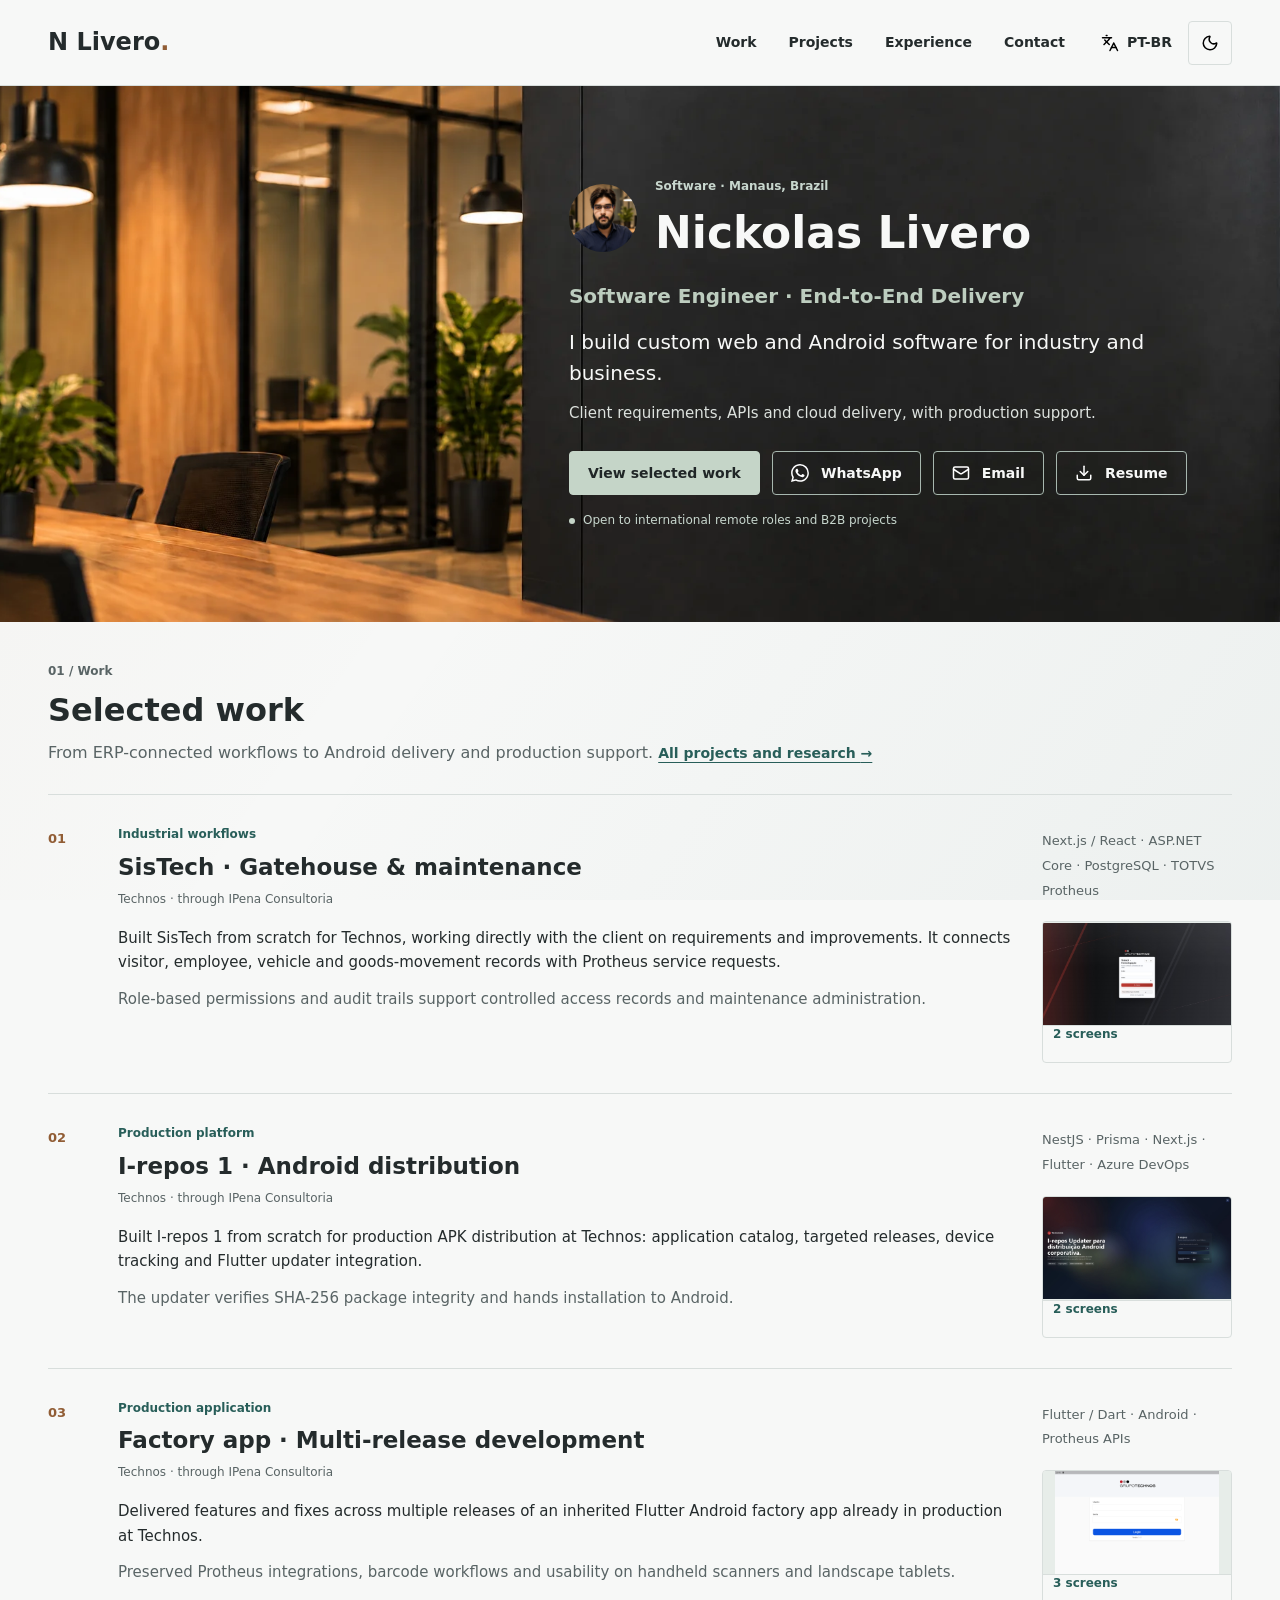
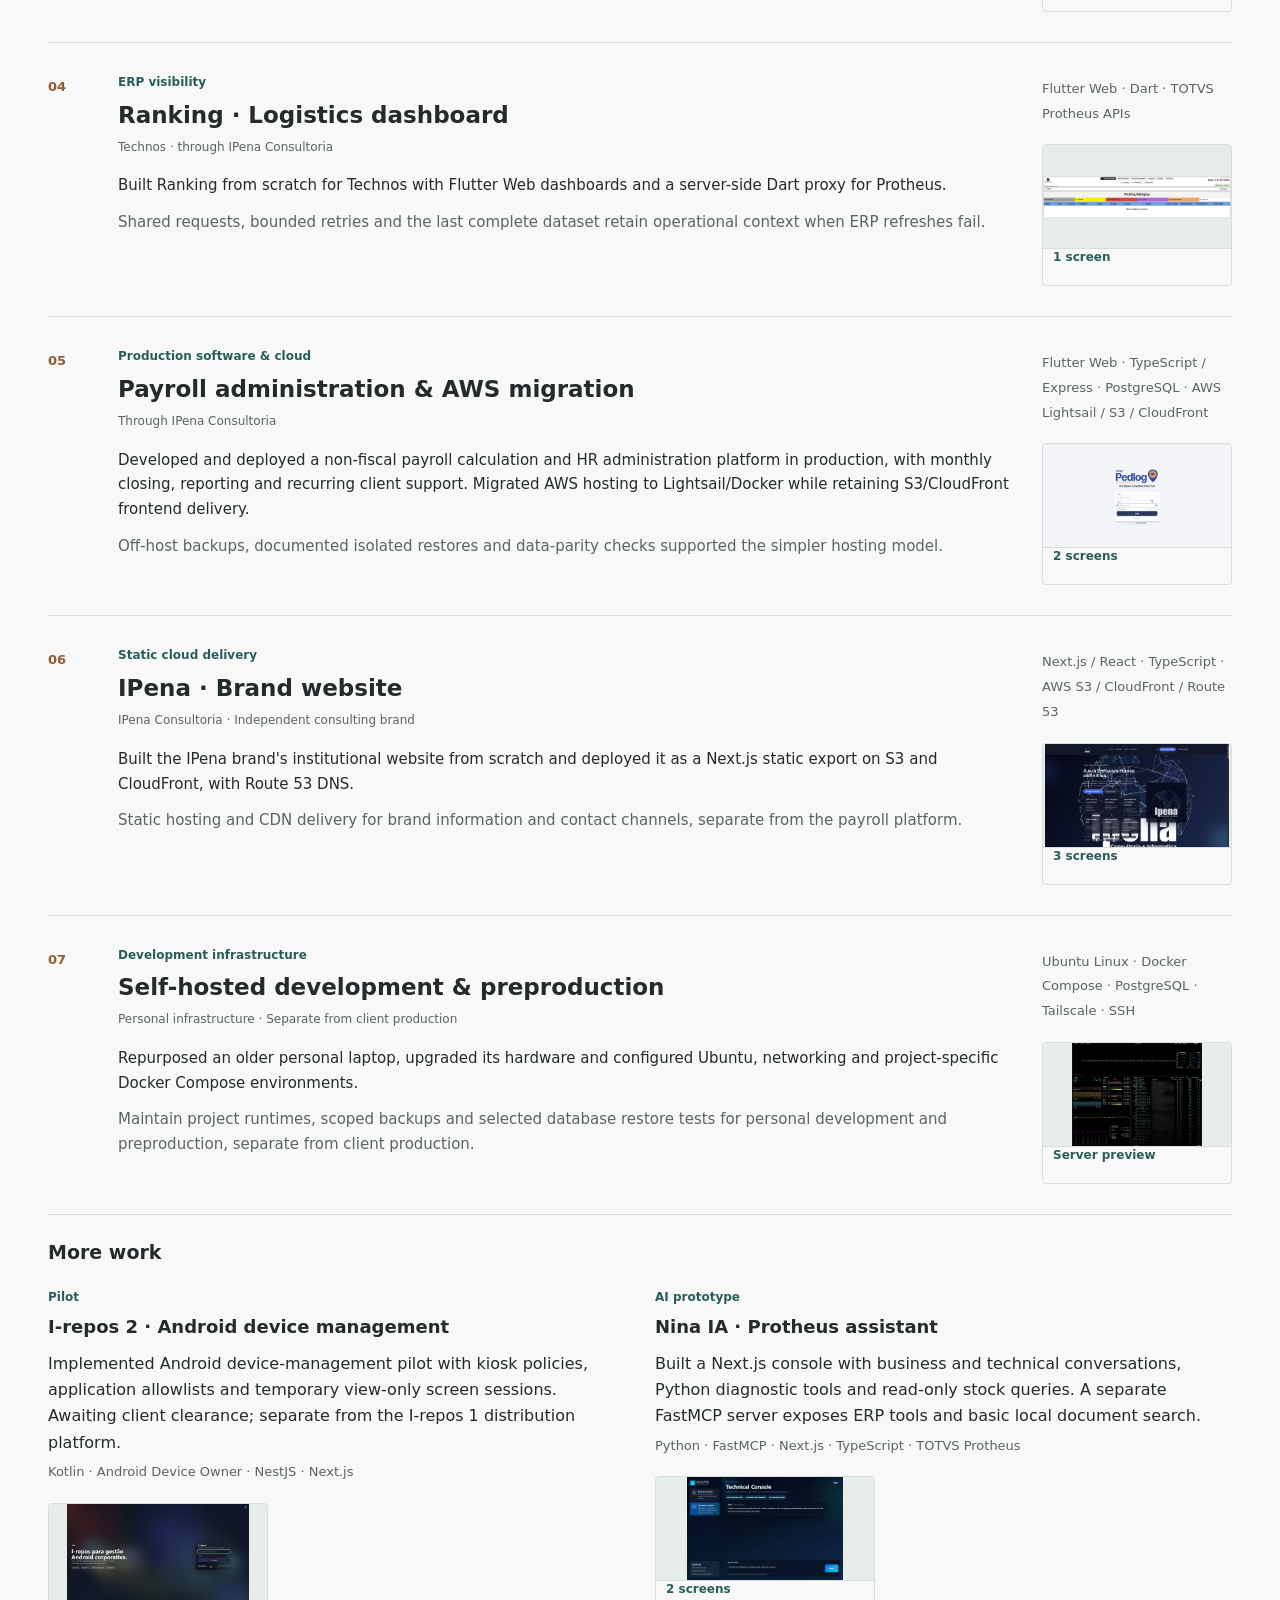
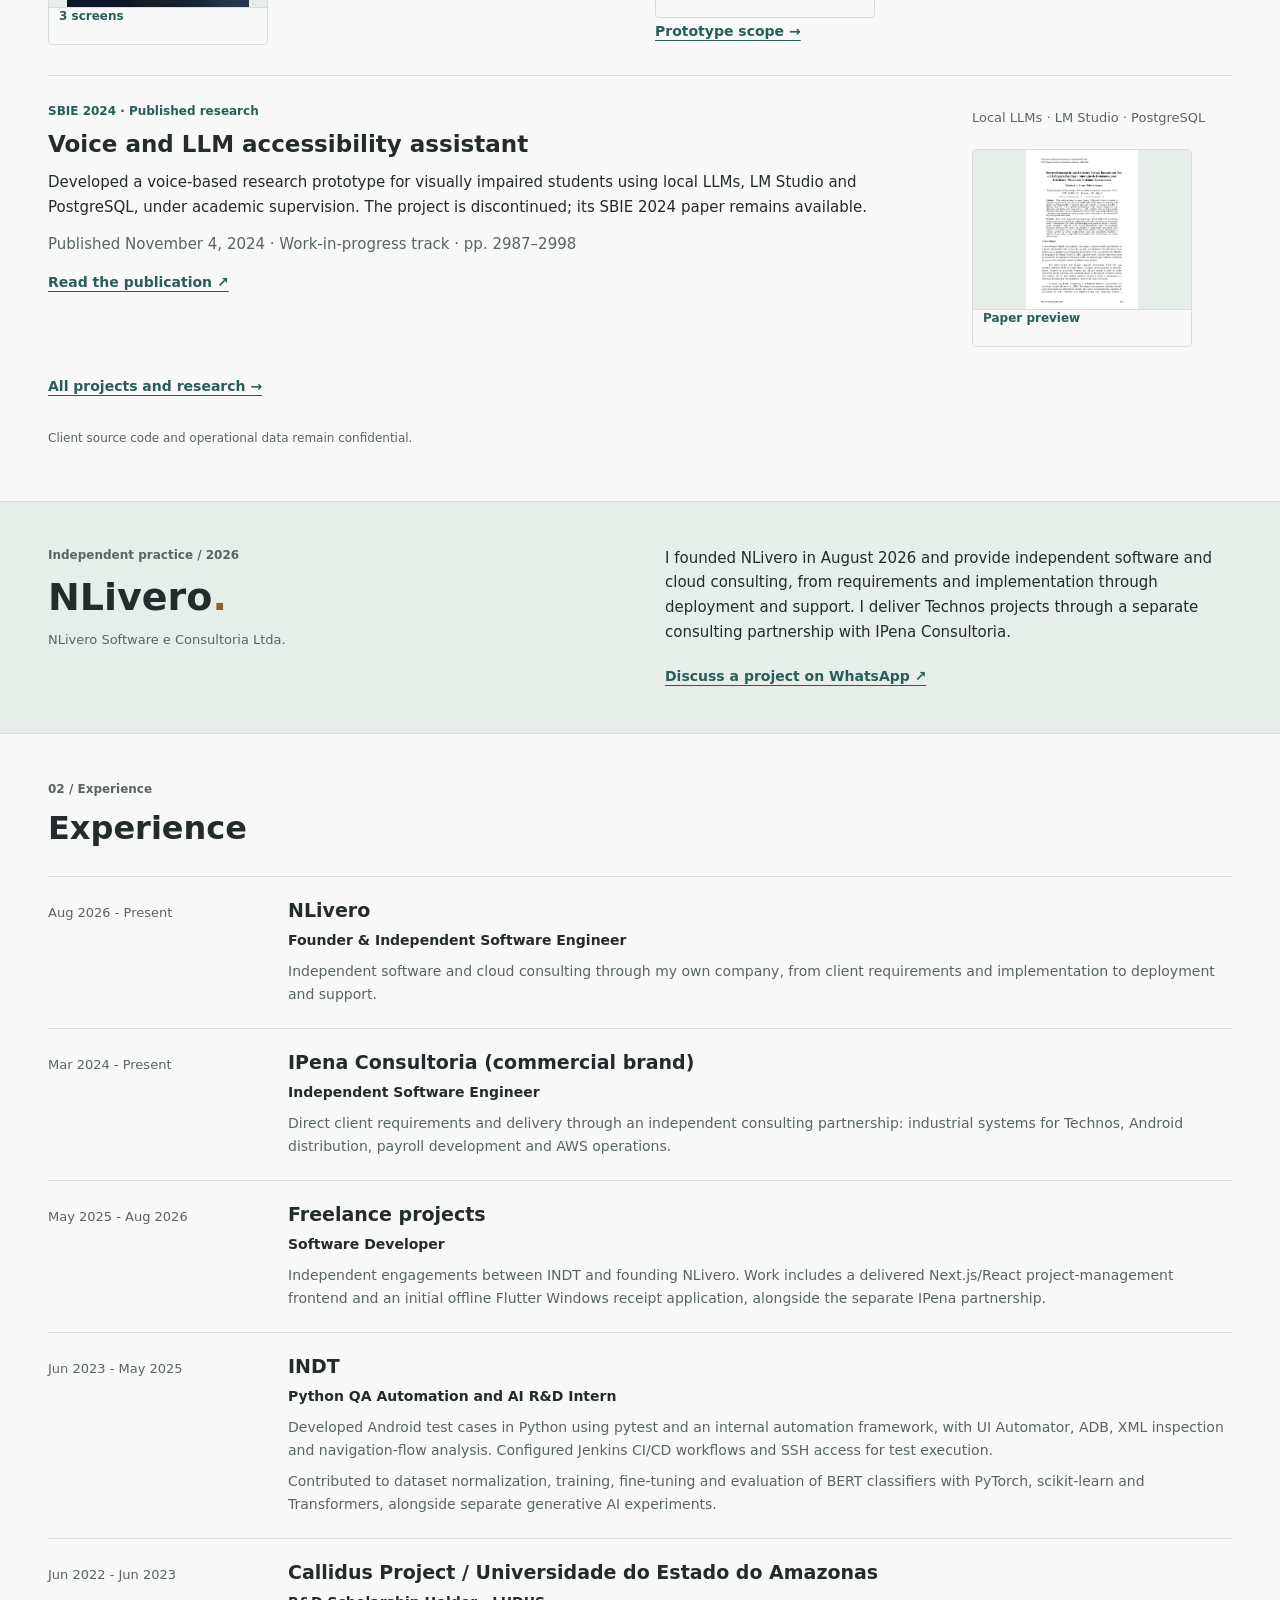
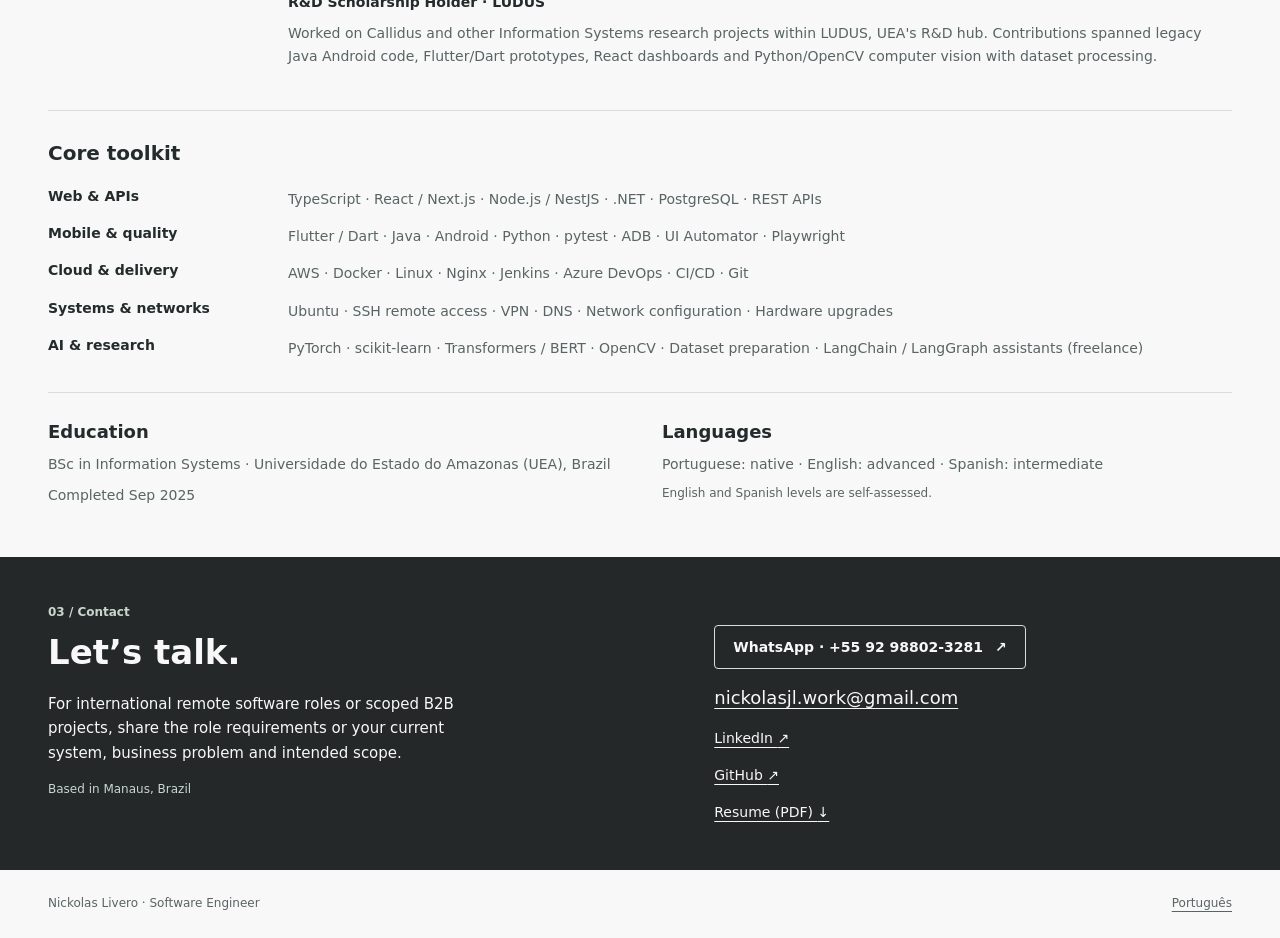
==== commit 086afa8f: "Refine portfolio navigation, evidence and project previews" ====
--- a/index.html
+++ b/index.html
@@ -23,23 +23,24 @@
   <link rel="icon" href="assets/favicon-32.png" sizes="32x32">
   <link rel="apple-touch-icon" href="assets/apple-touch-icon.png">
   <link rel="manifest" href="site.webmanifest">
-  <link rel="stylesheet" href="assets/site.css">
-  <script src="assets/site.js" defer></script>
+  <link rel="stylesheet" href="assets/site.css?v=20261015">
+  <script src="assets/site.js?v=20261015" defer></script>
   <script src="assets/gallery.js?v=20261014" defer></script>
   <script type="application/ld+json">{"@context":"https://schema.org","@type":"Person","name":"Nickolas J. S. Livero","url":"https://nickolaslivero.github.io/","jobTitle":"Software Engineer","image":"https://nickolaslivero.github.io/assets/nickolas-livero-linkedin.jpeg","sameAs":["https://github.com/nickolaslivero","https://www.linkedin.com/in/nickolaslivero/"]}</script>
 </head>
 <body>
   <a class="skip-link" href="#main">Skip to content</a>
   <header class="site-header wrap">
-    <a class="brand" href="index.html" aria-label="Nickolas Livero">NL<span>.</span></a>
+    <a class="brand" href="index.html" aria-label="Nickolas Livero">N Livero<span>.</span></a>
     <nav aria-label="Main navigation">
       <a href="#work">Work</a>
+      <a href="projects.html">Projects</a>
       <a href="#experience">Experience</a>
       <a href="#contact">Contact</a>
     </nav>
     <div class="header-tools">
-      <a class="language" href="pt-br.html" lang="pt-BR">Português</a>
-      <label class="theme-control" hidden><input id="theme-toggle" type="checkbox" role="switch"><span>Dark theme</span></label>
+      <a class="language" href="pt-br.html" lang="pt-BR" aria-label="PT-BR: Ler em português" title="Ler em português"><img class="icon" src="assets/icons/languages.svg" width="18" height="18" alt="">PT-BR</a>
+      <button id="theme-toggle" class="icon-button theme-control" type="button" hidden aria-label="Dark theme" aria-pressed="false" data-dark-label="Switch to dark theme" data-light-label="Switch to light theme" title="Switch to dark theme"><img class="icon theme-moon" src="assets/icons/moon.svg" width="18" height="18" alt=""><img class="icon theme-sun" src="assets/icons/sun.svg" width="18" height="18" alt=""></button>
     </div>
   </header>
   <main id="main" tabindex="-1">
@@ -50,13 +51,14 @@
             <img class="portrait" src="assets/nickolas-livero-linkedin.jpeg" width="88" height="88" alt="Nickolas Livero">
             <div><p class="eyebrow">Software · Manaus, Brazil</p><h1 id="name">Nickolas Livero</h1></div>
           </div>
-          <h2 class="role">Software Engineer · Full Stack · AWS</h2>
+          <h2 class="role">Software Engineer · End-to-End Delivery</h2>
           <p class="lead">I build custom web and Android software for industry and business.</p>
           <p class="intro-detail">Client requirements, APIs and cloud delivery, with production support.</p>
           <div class="intro-actions">
             <a class="button primary" href="#work">View selected work</a>
-            <a class="button" href="https://wa.me/5592988023281" target="_blank" rel="noopener noreferrer" aria-label="Contact Nickolas on WhatsApp">WhatsApp <span aria-hidden="true">↗</span></a>
-            <a class="text-link" href="cv-en.pdf" download aria-label="Download English resume">Resume <span aria-hidden="true">↓</span></a>
+            <a class="button" href="https://wa.me/5592988023281" target="_blank" rel="noopener noreferrer" aria-label="Contact Nickolas on WhatsApp"><img class="button-icon" src="assets/icons/whatsapp.svg" width="18" height="18" alt="">WhatsApp</a>
+            <a class="button" href="mailto:nickolasjl.work@gmail.com" aria-label="Email Nickolas"><img class="button-icon" src="assets/icons/mail.svg" width="18" height="18" alt="">Email</a>
+            <a class="button" href="cv-en.pdf" download aria-label="Download English resume"><img class="button-icon" src="assets/icons/download.svg" width="18" height="18" alt="">Resume</a>
             <p class="availability"><span aria-hidden="true"></span>Open to international remote roles and B2B projects</p>
           </div>
         </div>
@@ -76,13 +78,13 @@
         <div class="case-tools">
           <p class="case-stack">Next.js / React · ASP.NET Core · PostgreSQL · TOTVS Protheus</p>
           <div class="project-gallery" data-gallery-title="SisTech · Gatehouse &amp; maintenance">
-            <button type="button" class="gallery-trigger" hidden aria-label="View 2 SisTech screens" aria-haspopup="dialog" aria-controls="project-gallery-dialog">
-              <img class="project-preview-image" src="assets/previews/gatehouse-overview.jpg" width="2095" height="1082" loading="lazy" alt="SisTech gatehouse overview with workflow shortcuts and no personal records">
+            <button type="button" class="gallery-trigger" hidden aria-label="2 screens: SisTech" aria-haspopup="dialog" aria-controls="project-gallery-dialog">
+              <img class="project-preview-image" src="assets/previews/gatehouse-login.jpg" width="2304" height="1250" loading="lazy" alt="SisTech sign-in in personal preproduction">
               <span>2 screens</span>
             </button>
             <ul class="gallery-links">
+              <li><a href="assets/previews/gatehouse-login.jpg" data-caption="SisTech sign-in · Personal preproduction (HML), not production metrics">SisTech sign-in (HML)</a></li>
               <li><a href="assets/previews/gatehouse-overview.jpg" data-caption="Gatehouse overview · Personal preproduction (HML), not production metrics">Gatehouse overview (HML)</a></li>
-              <li><a href="assets/previews/gatehouse-login.jpg" data-caption="SisTech sign-in · Personal preproduction (HML), not production metrics">SisTech sign-in (HML)</a></li>
             </ul>
           </div>
         </div>
@@ -99,13 +101,13 @@
         <div class="case-tools">
           <p class="case-stack">NestJS · Prisma · Next.js · Flutter · Azure DevOps</p>
           <div class="project-gallery" data-gallery-title="I-repos 1 · Android distribution">
-            <button type="button" class="gallery-trigger" hidden aria-label="View 2 I-repos 1 screens" aria-haspopup="dialog" aria-controls="project-gallery-dialog">
-              <img class="project-preview-image" src="assets/previews/android-distribution-overview.jpg" width="2280" height="490" loading="lazy" alt="I-repos 1 application and device-status overview without device identifiers">
+            <button type="button" class="gallery-trigger" hidden aria-label="2 screens: I-repos 1" aria-haspopup="dialog" aria-controls="project-gallery-dialog">
+              <img class="project-preview-image" src="assets/previews/android-distribution-login.jpg" width="2304" height="1250" loading="lazy" alt="I-repos 1 sign-in in personal preproduction">
               <span>2 screens</span>
             </button>
             <ul class="gallery-links">
+              <li><a href="assets/previews/android-distribution-login.jpg" data-caption="I-repos 1 sign-in · Personal preproduction (HML), not production metrics">I-repos 1 sign-in (HML)</a></li>
               <li><a href="assets/previews/android-distribution-overview.jpg" data-caption="Distribution overview · Personal preproduction (HML), not production metrics">Distribution overview (HML)</a></li>
-              <li><a href="assets/previews/android-distribution-login.jpg" data-caption="I-repos 1 sign-in · Personal preproduction (HML), not production metrics">I-repos 1 sign-in (HML)</a></li>
             </ul>
           </div>
         </div>
@@ -122,14 +124,14 @@
         <div class="case-tools">
           <p class="case-stack">Flutter / Dart · Android · Protheus APIs</p>
           <div class="project-gallery" data-gallery-title="Factory app · Android">
-            <button type="button" class="gallery-trigger" hidden aria-label="View 3 factory app screens" aria-haspopup="dialog" aria-controls="project-gallery-dialog">
-              <img class="project-preview-image" src="assets/previews/factory-app-menu.png" width="1920" height="792" loading="lazy" alt="Factory app routine menu in an Android emulator, with the account header cropped out">
+            <button type="button" class="gallery-trigger" hidden aria-label="3 screens: factory app" aria-haspopup="dialog" aria-controls="project-gallery-dialog">
+              <img class="project-preview-image" src="assets/previews/factory-app-login.png" width="1920" height="1200" loading="lazy" alt="Factory app candidate sign-in in an Android emulator">
               <span>3 screens</span>
             </button>
             <ul class="gallery-links">
+              <li><a href="assets/previews/factory-app-login.png" data-caption="Factory app sign-in · Candidate 2.4.2 in an emulator">Application login (candidate, emulator)</a></li>
               <li><a href="assets/previews/factory-app-menu.png" data-caption="Candidate 2.4.2 · Emulator menu, account header cropped; not production acceptance">Routine menu (candidate, emulator)</a></li>
               <li><a href="assets/previews/factory-app-wms-menu.png" data-caption="Candidate 2.4.2 · Emulator WMS menu, account header cropped; no ERP transaction performed">WMS menu (candidate, emulator)</a></li>
-              <li><a href="assets/previews/factory-app-login.png" data-caption="Factory app sign-in · Candidate 2.4.2 in an emulator">Application login (candidate, emulator)</a></li>
             </ul>
           </div>
         </div>
@@ -146,7 +148,7 @@
         <div class="case-tools">
           <p class="case-stack">Flutter Web · Dart · TOTVS Protheus APIs</p>
           <div class="project-gallery" data-gallery-title="Ranking · Logistics dashboard">
-            <button type="button" class="gallery-trigger" hidden aria-label="View 1 Ranking screen" aria-haspopup="dialog" aria-controls="project-gallery-dialog">
+            <button type="button" class="gallery-trigger" hidden aria-label="1 screen: Ranking" aria-haspopup="dialog" aria-controls="project-gallery-dialog">
               <img class="project-preview-image" src="assets/previews/logistics-dashboard.jpg" width="2304" height="500" loading="lazy" alt="Ranking logistics dashboard with no orders displayed">
               <span>1 screen</span>
             </button>
@@ -168,13 +170,13 @@
         <div class="case-tools">
           <p class="case-stack">Flutter Web · TypeScript / Express · PostgreSQL · AWS Lightsail / S3 / CloudFront</p>
           <div class="project-gallery" data-gallery-title="ICheck · Payroll administration">
-            <button type="button" class="gallery-trigger" hidden aria-label="View 2 ICheck screens" aria-haspopup="dialog" aria-controls="project-gallery-dialog">
-              <img class="project-preview-image" src="assets/previews/payroll-dashboard.jpg" width="2304" height="1250" loading="lazy" alt="Full ICheck payroll-administration dashboard using a test database">
+            <button type="button" class="gallery-trigger" hidden aria-label="2 screens: ICheck" aria-haspopup="dialog" aria-controls="project-gallery-dialog">
+              <img class="project-preview-image" src="assets/previews/payroll-login.jpg" width="2304" height="1250" loading="lazy" alt="ICheck sign-in in preproduction with empty credential fields">
               <span>2 screens</span>
             </button>
             <ul class="gallery-links">
+              <li><a href="assets/previews/payroll-login.jpg" data-caption="ICheck sign-in · HML, empty credential fields">Payroll sign-in (HML)</a></li>
               <li><a href="assets/previews/payroll-dashboard.jpg" data-caption="ICheck dashboard · HML test database">Payroll dashboard (test data)</a></li>
-              <li><a href="assets/previews/payroll-login.jpg" data-caption="ICheck sign-in · HML, empty credential fields">Payroll sign-in (HML)</a></li>
             </ul>
           </div>
         </div>
@@ -191,12 +193,14 @@
         <div class="case-tools">
           <p class="case-stack">Next.js / React · TypeScript · AWS S3 / CloudFront / Route 53</p>
           <div class="project-gallery" data-gallery-title="IPena · Brand website">
-            <button type="button" class="gallery-trigger" hidden aria-label="View 1 IPena website screen" aria-haspopup="dialog" aria-controls="project-gallery-dialog">
-              <img class="project-preview-image" src="assets/previews/ipena-website-services.jpg" width="1160" height="830" loading="lazy" alt="IPena consulting website services section and main navigation">
-              <span>1 screen</span>
-            </button>
-            <ul class="gallery-links">
-              <li><a href="assets/previews/ipena-website-services.jpg" data-caption="IPena brand website · Public services section">IPena website (public)</a></li>
+            <button type="button" class="gallery-trigger" hidden aria-label="3 screens: IPena website" aria-haspopup="dialog" aria-controls="project-gallery-dialog">
+              <img class="project-preview-image" src="assets/previews/ipena-website-hero.jpg" width="1905" height="1072" loading="lazy" alt="Public homepage and hero of the IPena institutional website">
+              <span>3 screens</span>
+            </button>
+            <ul class="gallery-links">
+              <li><a href="assets/previews/ipena-website-hero.jpg" data-caption="IPena institutional website · Public homepage and brand presentation">Website homepage (public)</a></li>
+              <li><a href="assets/previews/ipena-website-services.jpg" data-caption="IPena brand website · Public services section">Website services (public)</a></li>
+              <li><a href="assets/previews/ipena-website-about.jpg" data-caption="IPena institutional website · Public About page and brand content">About IPena (public)</a></li>
             </ul>
           </div>
         </div>
@@ -212,39 +216,79 @@
         </div>
         <div class="case-tools">
           <p class="case-stack">Ubuntu Linux · Docker Compose · PostgreSQL · Tailscale · SSH</p>
+          <div class="project-gallery" data-gallery-title="Self-hosted · Server monitoring">
+            <button type="button" class="gallery-trigger" hidden aria-label="Server preview: btop on the personal development server" aria-haspopup="dialog" aria-controls="project-gallery-dialog">
+              <img class="project-preview-image" src="assets/previews/self-hosted-btop.png" width="1680" height="1329" loading="lazy" alt="Real btop capture of personal server CPU, memory and disk usage; sensitive text blurred">
+              <span>Server preview</span>
+            </button>
+            <ul class="gallery-links">
+              <li><a href="assets/previews/self-hosted-btop.png" data-caption="Real btop capture · Personal development/preproduction server; sensitive text blurred">Server monitoring (btop)</a></li>
+            </ul>
+          </div>
         </div>
       </article>
       <div class="more-work"><h3>More work</h3>
         <div class="work-grid">
           <article>
-            <p class="case-kind">Non-production pilot</p>
+            <p class="case-kind">Pilot</p>
             <h4>I-repos 2 · Android device management</h4>
-            <p>A separate experimental pilot with kiosk policies, application allowlists and temporary view-only screen sessions, distinct from the production I-repos 1 platform.</p>
+            <p>Implemented Android device-management pilot with kiosk policies, application allowlists and temporary view-only screen sessions. Awaiting client clearance; separate from the I-repos 1 distribution platform.</p>
             <div class="case-tools">
               <p class="case-stack">Kotlin · Android Device Owner · NestJS · Next.js</p>
               <div class="project-gallery" data-gallery-title="I-repos 2 · Device-management pilot">
-                <button type="button" class="gallery-trigger" hidden aria-label="View 3 I-repos 2 pilot screens" aria-haspopup="dialog" aria-controls="project-gallery-dialog">
-                  <img class="project-preview-image" src="assets/previews/android-management-handheld.png" width="480" height="800" loading="lazy" alt="I-repos 2 pilot launcher on a physical Android handheld, showing the application allowlist">
+                <button type="button" class="gallery-trigger" hidden aria-label="3 screens: I-repos 2 pilot" aria-haspopup="dialog" aria-controls="project-gallery-dialog">
+                  <img class="project-preview-image" src="assets/previews/android-management-login.jpg" width="2304" height="1306" loading="lazy" alt="I-repos 2 device-management pilot sign-in in personal preproduction">
                   <span>3 screens</span>
                 </button>
                 <ul class="gallery-links">
+                  <li><a href="assets/previews/android-management-login.jpg" data-caption="I-repos 2 pilot sign-in · Personal preproduction (HML), not production metrics">Pilot sign-in (HML)</a></li>
+                  <li><a href="assets/previews/android-management-pilot.jpg" data-caption="Device-management pilot · Personal preproduction (HML), not production metrics">Device-management pilot (HML)</a></li>
                   <li><a href="assets/previews/android-management-handheld.png" data-caption="I-repos 2 pilot · Physical Android handheld launcher with permitted applications">Physical handheld launcher (pilot)</a></li>
-                  <li><a href="assets/previews/android-management-pilot.jpg" data-caption="Device-management pilot · Personal preproduction (HML), not production metrics">Device-management pilot (HML)</a></li>
-                  <li><a href="assets/previews/android-management-login.jpg" data-caption="I-repos 2 pilot sign-in · Personal preproduction (HML), not production metrics">Pilot sign-in (HML)</a></li>
                 </ul>
               </div>
             </div>
           </article>
-          <article><p class="case-kind">Delivered frontend MVP</p><h4>Project management</h4><p>Delivered a Next.js/React frontend MVP in a separate freelance engagement.</p></article>
-          <article><p class="case-kind">Freelance contribution</p><h4>AI-assisted workflows</h4><p>Contributed to WhatsApp assistants tailored to client contexts using Python, LangChain and LangGraph in 2024.</p></article>
+          <article>
+            <p class="case-kind">AI prototype</p>
+            <h4>Nina IA · Protheus assistant</h4>
+            <p>Built a Next.js console with business and technical conversations, Python diagnostic tools and read-only stock queries. A separate FastMCP server exposes ERP tools and basic local document search.</p>
+            <div class="case-tools">
+              <p class="case-stack">Python · FastMCP · Next.js · TypeScript · TOTVS Protheus</p>
+              <div class="project-gallery" data-gallery-title="Nina IA · Protheus assistant prototype">
+                <button type="button" class="gallery-trigger" hidden aria-label="2 screens: Nina IA prototype" aria-haspopup="dialog" aria-controls="project-gallery-dialog">
+                  <img class="project-preview-image" src="assets/previews/nina-technical-console.jpg" width="1366" height="900" loading="lazy" alt="Historical Nina IA technical-console interface with no client records">
+                  <span>2 screens</span>
+                </button>
+                <ul class="gallery-links">
+                  <li><a href="assets/previews/nina-technical-console.jpg" data-caption="Nina IA prototype · Archived interface; not evidence of tool execution or a production connection">Technical console (prototype)</a></li>
+                  <li><a href="assets/previews/nina-mobile-console.jpg" data-caption="Nina IA prototype · Archived mobile interface; not evidence of tool execution or a production connection">Mobile console (prototype)</a></li>
+                </ul>
+              </div>
+            </div>
+            <a class="text-link" href="projects.html#erp-assistance">Prototype scope <span aria-hidden="true">→</span></a>
+          </article>
         </div>
       </div>
       <div class="research-highlight" aria-labelledby="research-heading">
-        <p class="case-kind">SBIE 2024 · Published research</p>
-        <h3 id="research-heading">Voice and LLM accessibility assistant</h3>
-        <p>Co-authored a paper with Fabio S. Silva on a voice-based assistant for visually impaired students, combining local LLMs, LM Studio and PostgreSQL in a research prototype.</p>
-        <p class="research-meta">Published <time datetime="2024-11-04">November 4, 2024</time> · Work-in-progress track · pp. 2987–2998</p>
-        <a class="text-link" href="https://sol.sbc.org.br/index.php/sbie/article/view/31461">Read the publication <span aria-hidden="true">↗</span></a>
+        <div>
+          <p class="case-kind">SBIE 2024 · Published research</p>
+          <h3 id="research-heading">Voice and LLM accessibility assistant</h3>
+          <p>Developed a voice-based research prototype for visually impaired students using local LLMs, LM Studio and PostgreSQL, under academic supervision. The project is discontinued; its SBIE 2024 paper remains available.</p>
+          <p class="research-meta">Published <time datetime="2024-11-04">November 4, 2024</time> · Work-in-progress track · pp. 2987–2998</p>
+          <a class="text-link" href="https://sol.sbc.org.br/index.php/sbie/article/view/31461">Read the publication <span aria-hidden="true">↗</span></a>
+        </div>
+        <div class="case-tools">
+          <p class="case-stack">Local LLMs · LM Studio · PostgreSQL</p>
+          <div class="project-gallery" data-gallery-title="SBIE 2024 · Published paper">
+            <button type="button" class="gallery-trigger" hidden aria-label="Paper preview: first page of the SBIE paper" aria-haspopup="dialog" aria-controls="project-gallery-dialog">
+              <img class="project-preview-image" src="assets/previews/sbie-paper-first-page.jpg" width="1133" height="1600" loading="lazy" alt="First page of the published SBIE 2024 paper, with its original title and author credits">
+              <span>Paper preview</span>
+            </button>
+            <ul class="gallery-links">
+              <li><a href="assets/previews/sbie-paper-first-page.jpg" data-caption="SBIE 2024 paper · First page rendered from the official PDF, original credits preserved">Paper first page</a></li>
+            </ul>
+          </div>
+        </div>
       </div>
       <p class="collection-link"><a class="text-link" href="projects.html">All projects and research <span aria-hidden="true">→</span></a></p>
       <p class="confidential">Client source code and operational data remain confidential.</p>
@@ -257,12 +301,12 @@
       <ol class="timeline">
         <li><time datetime="2026-08">Aug 2026 - Present</time><div><h3>NLivero</h3><p class="position">Founder &amp; Independent Software Engineer</p><p>Independent software and cloud consulting through my own company, from client requirements and implementation to deployment and support.</p></div></li>
         <li><time datetime="2024-03">Mar 2024 - Present</time><div><h3>IPena Consultoria (commercial brand)</h3><p class="position">Independent Software Engineer</p><p>Direct client requirements and delivery through an independent consulting partnership: industrial systems for Technos, Android distribution, payroll development and AWS operations.</p></div></li>
-        <li><span class="timeline-period">Independent engagements</span><div><h3>Freelance projects</h3><p class="position">Software Developer</p><p>Contributed to Python/LangChain/LangGraph assistants in 2024. Separate engagements included a delivered Next.js/React project-management frontend and an initial offline Flutter Windows receipt application.</p></div></li>
-        <li><time datetime="2023-06">Jun 2023 - May 2025</time><div><h3>INDT</h3><p class="position">QA Automation and AI R&amp;D Intern</p><p>Developed Python/Android QA automation with UI Automator and ADB. Contributed to training and evaluating BERT classifiers for test-case automation suitability, plus separate generative AI R&amp;D.</p></div></li>
-        <li><time datetime="2022-06">Jun 2022 - Jun 2023</time><div><h3>LUDUS / UEA</h3><p class="position">R&amp;D Scholarship Holder · Embedded Systems</p><p>Flutter migration prototypes, React dashboards and Python computer vision in industrial research.</p></div></li>
+        <li><div class="timeline-period"><time datetime="2025-05">May 2025</time> - <time datetime="2026-08">Aug 2026</time></div><div><h3>Freelance projects</h3><p class="position">Software Developer</p><p>Independent engagements between INDT and founding NLivero. Work includes a delivered Next.js/React project-management frontend and an initial offline Flutter Windows receipt application, alongside the separate IPena partnership.</p></div></li>
+        <li><time datetime="2023-06">Jun 2023 - May 2025</time><div><h3>INDT</h3><p class="position">Python QA Automation and AI R&amp;D Intern</p><p>Developed Android test cases in Python using pytest and an internal automation framework, with UI Automator, ADB, XML inspection and navigation-flow analysis. Configured Jenkins CI/CD workflows and SSH access for test execution.</p><p>Contributed to dataset normalization, training, fine-tuning and evaluation of BERT classifiers with PyTorch, scikit-learn and Transformers, alongside separate generative AI experiments.</p></div></li>
+        <li><time datetime="2022-06">Jun 2022 - Jun 2023</time><div><h3>Callidus Project / Universidade do Estado do Amazonas</h3><p class="position">R&amp;D Scholarship Holder · LUDUS</p><p>Worked on Callidus and other Information Systems research projects within LUDUS, UEA's R&amp;D hub. Contributions spanned legacy Java Android code, Flutter/Dart prototypes, React dashboards and Python/OpenCV computer vision with dataset processing.</p></div></li>
       </ol>
-      <div class="toolkit"><h3>Core toolkit</h3><div><h4>Web &amp; APIs</h4><p>TypeScript · React / Next.js · Node.js / NestJS · .NET · PostgreSQL · REST APIs</p></div><div><h4>Mobile &amp; quality</h4><p>Flutter / Dart · Android · Python · ADB · UI Automator · Playwright</p></div><div><h4>Cloud &amp; delivery</h4><p>AWS · Docker · Linux · Nginx · Azure DevOps · CI/CD · Git</p></div><div><h4>Systems &amp; networks</h4><p>Ubuntu · SSH remote access · VPN · DNS · Network configuration · Hardware upgrades</p></div><div><h4>AI &amp; research</h4><p>LangChain / LangGraph assistants (freelance) · BERT classification / fine-tuning and generative AI experiments (R&amp;D)</p></div></div>
-      <div class="background"><div><h3>Education</h3><p>BSc in Information Systems · State University of Amazonas (UEA)</p><p><time datetime="2025-09">Completed Sep 2025</time></p></div><div><h3>Languages</h3><p>Portuguese: native · English: advanced · Spanish: intermediate</p><p class="small">English and Spanish levels are self-assessed.</p></div></div>
+      <div class="toolkit"><h3>Core toolkit</h3><div><h4>Web &amp; APIs</h4><p>TypeScript · React / Next.js · Node.js / NestJS · .NET · PostgreSQL · REST APIs</p></div><div><h4>Mobile &amp; quality</h4><p>Flutter / Dart · Java · Android · Python · pytest · ADB · UI Automator · Playwright</p></div><div><h4>Cloud &amp; delivery</h4><p>AWS · Docker · Linux · Nginx · Jenkins · Azure DevOps · CI/CD · Git</p></div><div><h4>Systems &amp; networks</h4><p>Ubuntu · SSH remote access · VPN · DNS · Network configuration · Hardware upgrades</p></div><div><h4>AI &amp; research</h4><p>PyTorch · scikit-learn · Transformers / BERT · OpenCV · Dataset preparation · LangChain / LangGraph assistants (freelance)</p></div></div>
+      <div class="background"><div><h3>Education</h3><p>BSc in Information Systems · Universidade do Estado do Amazonas (UEA), Brazil</p><p><time datetime="2025-09">Completed Sep 2025</time></p></div><div><h3>Languages</h3><p>Portuguese: native · English: advanced · Spanish: intermediate</p><p class="small">English and Spanish levels are self-assessed.</p></div></div>
     </section>
     <section class="contact-band" id="contact" aria-labelledby="contact-heading">
       <div class="wrap contact"><div><p class="eyebrow">03 / Contact</p><h2 id="contact-heading">Let’s talk.</h2><p>For international remote software roles or scoped B2B projects, share the role requirements or your current system, business problem and intended scope.</p><p class="small">Based in Manaus, Brazil</p></div><div class="contact-links"><a class="button" href="https://wa.me/5592988023281" target="_blank" rel="noopener noreferrer">WhatsApp · +55 92 98802-3281 <span aria-hidden="true">↗</span></a><a class="email-link" href="mailto:nickolasjl.work@gmail.com">nickolasjl.work@gmail.com</a><a href="https://www.linkedin.com/in/nickolaslivero/">LinkedIn <span aria-hidden="true">↗</span></a><a href="https://github.com/nickolaslivero">GitHub <span aria-hidden="true">↗</span></a><a href="cv-en.pdf" download>Resume (PDF) <span aria-hidden="true">↓</span></a></div></div>
--- a/assets/site.css
+++ b/assets/site.css
@@ -10,6 +10,9 @@
   --brand: #915d35;
   --contact: #242829;
   --contact-text: #f7f8f7;
+  --wash-warm: rgb(145 93 53 / 4%);
+  --wash-green: rgb(40 94 89 / 5%);
+  --header-height: 86px;
 }
 html[data-theme="dark"] {
   color-scheme: dark;
@@ -21,14 +24,16 @@
   --accent-hover: #d5e5de;
   --surface: #293234;
   --brand: #ddb894;
+  --wash-warm: rgb(173 119 76 / 6%);
+  --wash-green: rgb(72 125 99 / 8%);
 }
 * { box-sizing: border-box; }
-html { scroll-behavior: smooth; scroll-padding-top: 24px; }
-body { margin: 0; background: var(--bg); color: var(--text); font: 1rem/1.65 system-ui, -apple-system, "Segoe UI", sans-serif; letter-spacing: 0; }
+html { scroll-behavior: smooth; scroll-padding-top: calc(var(--header-height) + 16px); }
+body { margin: 0; background: linear-gradient(125deg, var(--wash-warm), transparent 45%, var(--wash-green)), var(--bg); background-attachment: fixed; color: var(--text); font: 1rem/1.65 system-ui, -apple-system, "Segoe UI", sans-serif; letter-spacing: 0; }
 a { color: var(--accent); text-underline-offset: 4px; }
 a:hover { color: var(--accent-hover); }
 a, button, input { -webkit-tap-highlight-color: transparent; }
-:focus-visible { outline: 3px solid var(--brand); outline-offset: 5px; }
+:focus-visible { outline: 3px solid var(--brand); outline-offset: 5px; scroll-margin-top: calc(var(--header-height) + 16px); }
 img { display: block; max-width: 100%; }
 .sr-only { position: absolute; width: 1px; height: 1px; margin: -1px; padding: 0; overflow: hidden; clip-path: inset(50%); white-space: nowrap; border: 0; }
 h1, h2, h3, h4, p { margin: 0; }
@@ -38,19 +43,21 @@
 h3 { font-size: 1.4375rem; }
 h4 { font-size: 1.125rem; }
 .wrap { max-width: 1280px; margin: 0 auto; padding-left: 48px; padding-right: 48px; }
-.skip-link { position: absolute; top: 10px; left: 12px; z-index: 2; transform: translateY(-160%); background: var(--bg); padding: 8px; }
+.skip-link { position: fixed; top: 10px; left: 12px; z-index: 20; transform: translateY(-160%); background: var(--bg); padding: 8px; }
 .skip-link:focus { transform: none; }
-.site-header { min-height: 86px; display: flex; gap: 28px; align-items: center; justify-content: space-between; border-bottom: 1px solid var(--rule); }
-.brand { font-size: 1.625rem; font-weight: 750; color: var(--text); text-decoration: none; }
+.site-header { position: sticky; top: 0; z-index: 10; min-height: 86px; display: flex; gap: 28px; align-items: center; justify-content: space-between; background: var(--bg); border-bottom: 1px solid var(--rule); }
+.brand { font-size: 1.5rem; font-weight: 750; color: var(--text); text-decoration: none; white-space: nowrap; }
 .brand span, .company h2 span { color: var(--brand); }
 .site-header nav { display: flex; flex-wrap: wrap; gap: 24px; margin-left: auto; }
-.site-header nav a, .language { color: var(--text); text-decoration: none; font-size: 0.875rem; font-weight: 600; }
+.site-header nav a, .language { display: inline-flex; align-items: center; justify-content: center; min-height: 44px; min-width: 44px; padding: 8px 4px; color: var(--text); text-decoration: none; font-size: 0.875rem; font-weight: 600; }
 .site-header nav a:hover, .language:hover { text-decoration: underline; }
-.header-tools { display: flex; align-items: center; flex-wrap: wrap; gap: 20px; }
-.theme-control { font-size: 0.75rem; color: var(--muted); cursor: pointer; display: inline-flex; align-items: center; gap: 6px; }
-.theme-control[hidden] { display: none; }
-.theme-control input { margin: 0; width: 16px; height: 16px; accent-color: var(--accent); cursor: pointer; }
-.intro { background: #242829 url("office-background.png") center / cover no-repeat; color: #f7f8f7; }
+.language { gap: 8px; white-space: nowrap; }
+.header-tools { display: flex; align-items: center; gap: 12px; }
+.header-tools .icon { width: 18px; height: 18px; }
+.theme-control .theme-sun { display: none; }
+html[data-theme="dark"] .theme-control .theme-moon { display: none; }
+html[data-theme="dark"] .theme-control .theme-sun { display: block; }
+.intro { background: #242829 url("office-background.webp") center / cover no-repeat; color: #f7f8f7; }
 .hero-content { display: flex; align-items: center; min-height: 536px; padding-top: 44px; padding-bottom: 44px; }
 .hero-copy { width: 56%; margin-left: auto; }
 .identity { display: flex; align-items: center; gap: 18px; margin-bottom: 24px; }
@@ -68,6 +75,8 @@
 .button { display: inline-flex; min-height: 44px; align-items: center; gap: 12px; justify-content: center; border: 1px solid var(--rule); border-radius: 4px; padding: 8px 18px; text-decoration: none; font-size: 0.875rem; font-weight: 600; }
 .button.primary { color: var(--bg); background: var(--accent); border-color: var(--accent); }
 .button.primary:hover { background: var(--accent-hover); border-color: var(--accent-hover); }
+.button-icon { width: 18px; height: 18px; flex: 0 0 18px; }
+.intro .button-icon { filter: invert(1); }
 .intro .button { color: #f7f8f7; border-color: #a7b7af; }
 .intro .button:hover { background: #3a4744; }
 .intro .button.primary { background: #c5d5c8; border-color: #c5d5c8; color: #202627; }
@@ -118,14 +127,17 @@
 body:has(#project-gallery-dialog[open]) { overflow: hidden; }
 .more-work { border-top: 1px solid var(--rule); padding-top: 26px; }
 .more-work > h3 { font-size: 1.1875rem; margin-bottom: 24px; }
-.work-grid { display: grid; grid-template-columns: repeat(3, minmax(0, 1fr)); gap: 30px; }
+.work-grid { display: grid; grid-template-columns: repeat(2, minmax(0, 1fr)); gap: 30px; }
 .work-grid h4 { margin-bottom: 12px; }
 .work-grid article > p:last-child { font-size: 0.875rem; color: var(--muted); }
 .confidential { font-size: 0.75rem; color: var(--muted); margin-top: 30px; }
-.research-highlight { border-top: 1px solid var(--rule); margin-top: 30px; padding-top: 26px; max-width: 860px; }
+.research-highlight { display: grid; grid-template-columns: minmax(0, 1fr) 260px; gap: 40px; border-top: 1px solid var(--rule); margin-top: 30px; padding-top: 26px; }
 .research-highlight h3 { margin-bottom: 12px; }
-.research-highlight > p:not(.case-kind) { font-size: 0.9375rem; }
+.research-highlight > div > p:not(.case-kind):not(.case-stack) { font-size: 0.9375rem; }
 .research-highlight .research-meta { color: var(--muted); margin-top: 12px; margin-bottom: 12px; }
+.research-highlight > .case-tools { grid-column: auto; }
+.research-highlight .gallery-trigger { grid-template-rows: 160px 36px; }
+.research-highlight .gallery-trigger img { height: 160px; }
 .collection-link { margin-top: 26px; }
 .company-band { background: var(--surface); border-top: 1px solid var(--rule); border-bottom: 1px solid var(--rule); }
 .company { display: grid; grid-template-columns: 1fr 1fr; gap: 50px; padding-top: 44px; padding-bottom: 44px; }
@@ -139,7 +151,8 @@
 .timeline time, .timeline-period { font-size: 0.8125rem; color: var(--muted); padding-top: 3px; }
 .timeline h3 { font-size: 1.1875rem; margin-bottom: 6px; }
 .position { font-size: 0.875rem; font-weight: 600; margin-bottom: 8px; }
-.timeline li > div > p:last-child { font-size: 0.875rem; color: var(--muted); }
+.timeline li > div > p:not(.position) { font-size: 0.875rem; color: var(--muted); }
+.timeline li > div > p:not(.position) + p { margin-top: 8px; }
 .toolkit { border-top: 1px solid var(--rule); margin-top: 20px; padding-top: 30px; }
 .toolkit h3 { font-size: 1.25rem; margin-bottom: 22px; }
 .toolkit > div { display: grid; grid-template-columns: 210px minmax(0, 1fr); gap: 30px; margin-bottom: 14px; }
@@ -168,11 +181,11 @@
   .hero-content { min-height: 460px; }
 }
 @media (max-width: 800px) {
+  :root { --header-height: 120px; }
   .wrap { padding-left: 24px; padding-right: 24px; }
   .site-header { gap: 18px; flex-wrap: wrap; padding-top: 16px; padding-bottom: 16px; }
   .site-header nav { gap: 16px; }
   .header-tools { gap: 12px; }
-  .theme-control span { max-width: 76px; line-height: 1.3; }
   .hero-content { padding-top: 36px; padding-bottom: 36px; }
   h1 { font-size: 2.375rem; }
   .role { font-size: 1.375rem; }
@@ -182,6 +195,7 @@
   .case-tools { grid-column: 2; padding-top: 14px; }
   .case-stack { line-height: 1.6; }
   .work-grid { grid-template-columns: 1fr; gap: 24px; }
+  .research-highlight { grid-template-columns: minmax(0, 1fr); gap: 16px; }
   .company { gap: 30px; }
   .timeline li, .toolkit > div { grid-template-columns: 160px minmax(0, 1fr); gap: 22px; }
   .contact { gap: 24px; }
@@ -190,9 +204,10 @@
   .wrap { padding-left: 20px; padding-right: 20px; }
   .intro { background-position: 85% center; }
   .site-header .brand { margin-right: auto; }
-  .site-header nav { width: 100%; order: 3; margin-left: 0; justify-content: space-between; gap: 12px; }
-  .header-tools { gap: 16px; }
-  .theme-control span { max-width: none; font-size: 0.75rem; }
+  .brand { font-size: 1.375rem; }
+  .site-header nav { width: 100%; order: 3; margin-left: 0; justify-content: space-between; gap: 4px; }
+  .site-header nav a { font-size: 0.8125rem; }
+  .header-tools { gap: 8px; }
   .hero-content { min-height: 0; padding-top: 24px; padding-bottom: 24px; }
   .identity { margin-bottom: 12px; }
   .intro-actions { margin-top: 16px; }
@@ -223,8 +238,14 @@
   #project-gallery-dialog { width: calc(100% - 16px); max-height: calc(100dvh - 16px); padding: 12px; }
   .gallery-heading { gap: 12px; }
   .gallery-heading h2 { font-size: 1rem; }
-  .gallery-stage { height: min(55dvh, 480px); min-height: 0; }
+  .gallery-stage { height: auto; min-height: 160px; }
+  #gallery-image { height: auto; max-height: min(55dvh, 480px); }
   .gallery-footer { flex-direction: column; align-items: stretch; gap: 12px; }
   .gallery-navigation { justify-content: center; }
 }
+@media (max-width: 360px) {
+  .intro-actions { gap: 6px; }
+  .intro-actions .button { gap: 6px; padding: 8px 4px; font-size: 0.75rem; }
+  .intro-actions .button.primary { flex-basis: 100%; }
+}
 @media (prefers-reduced-motion: reduce) { html { scroll-behavior: auto; } }
